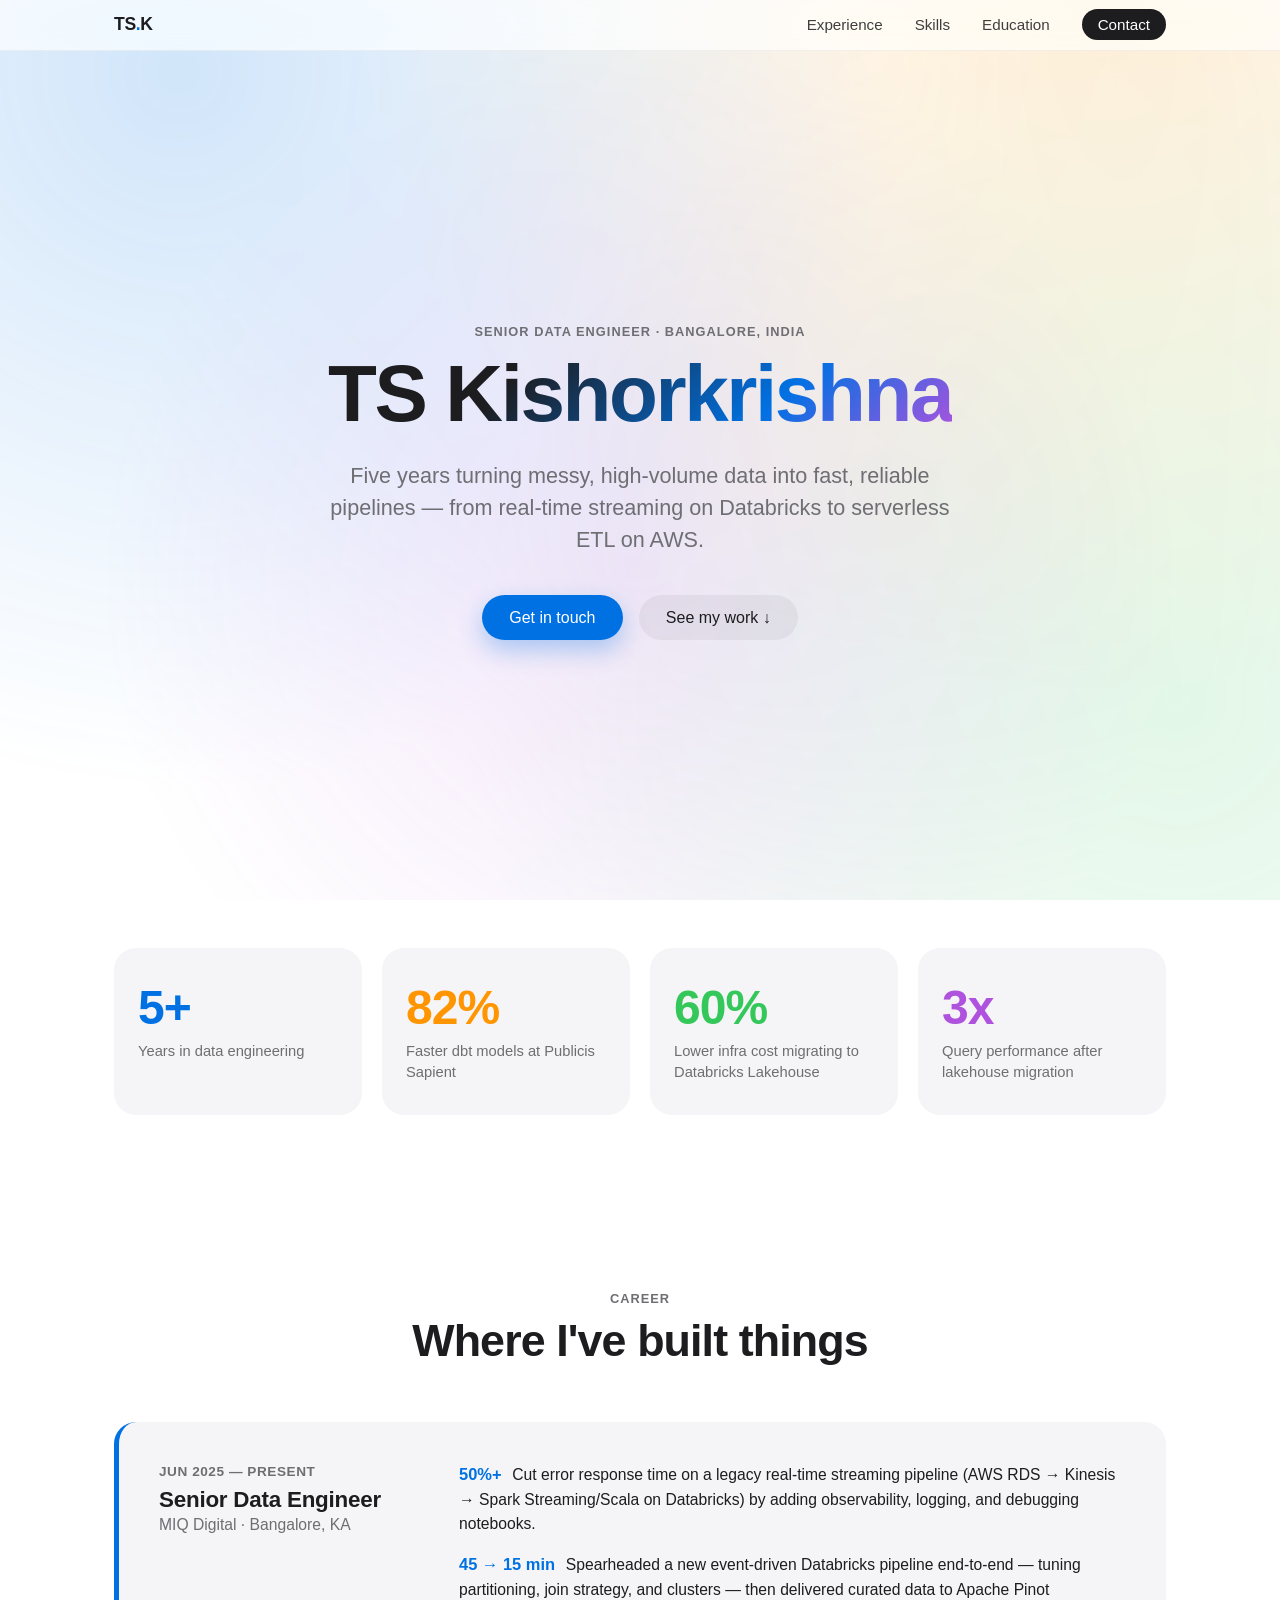
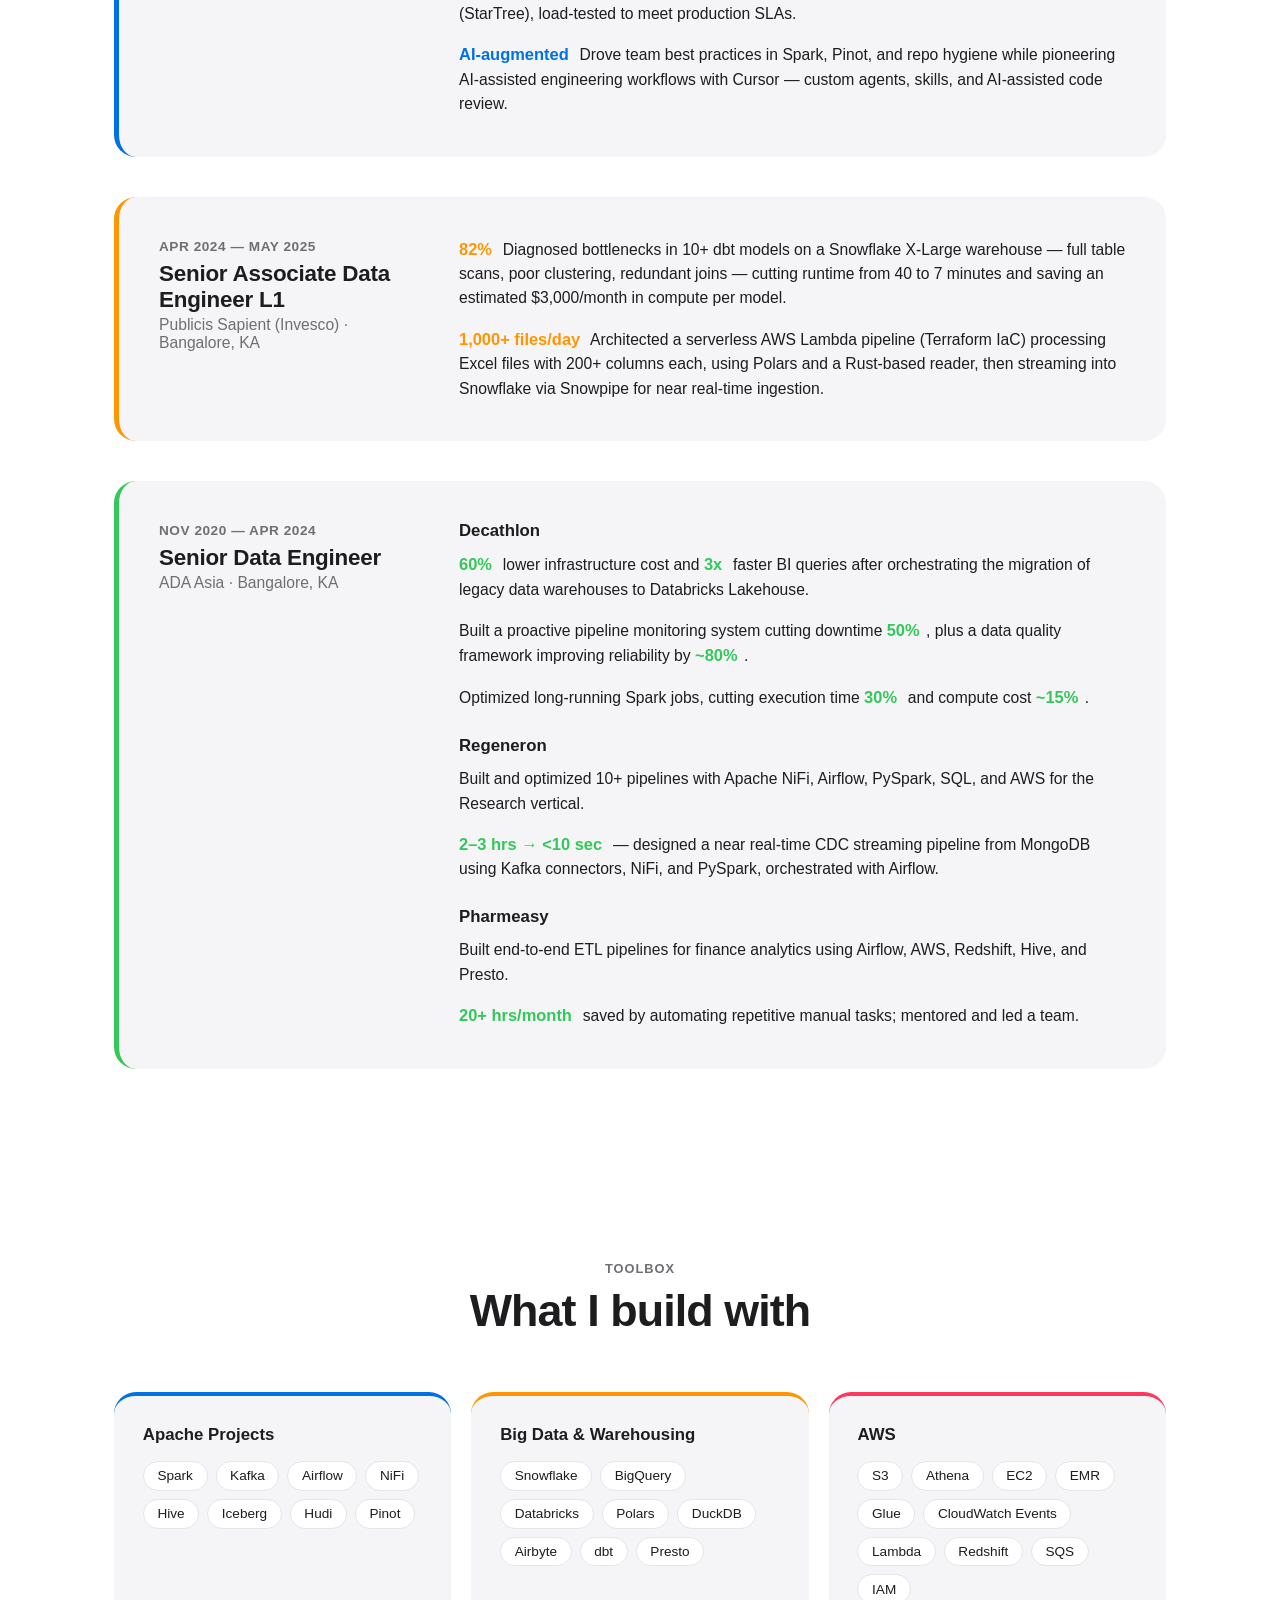
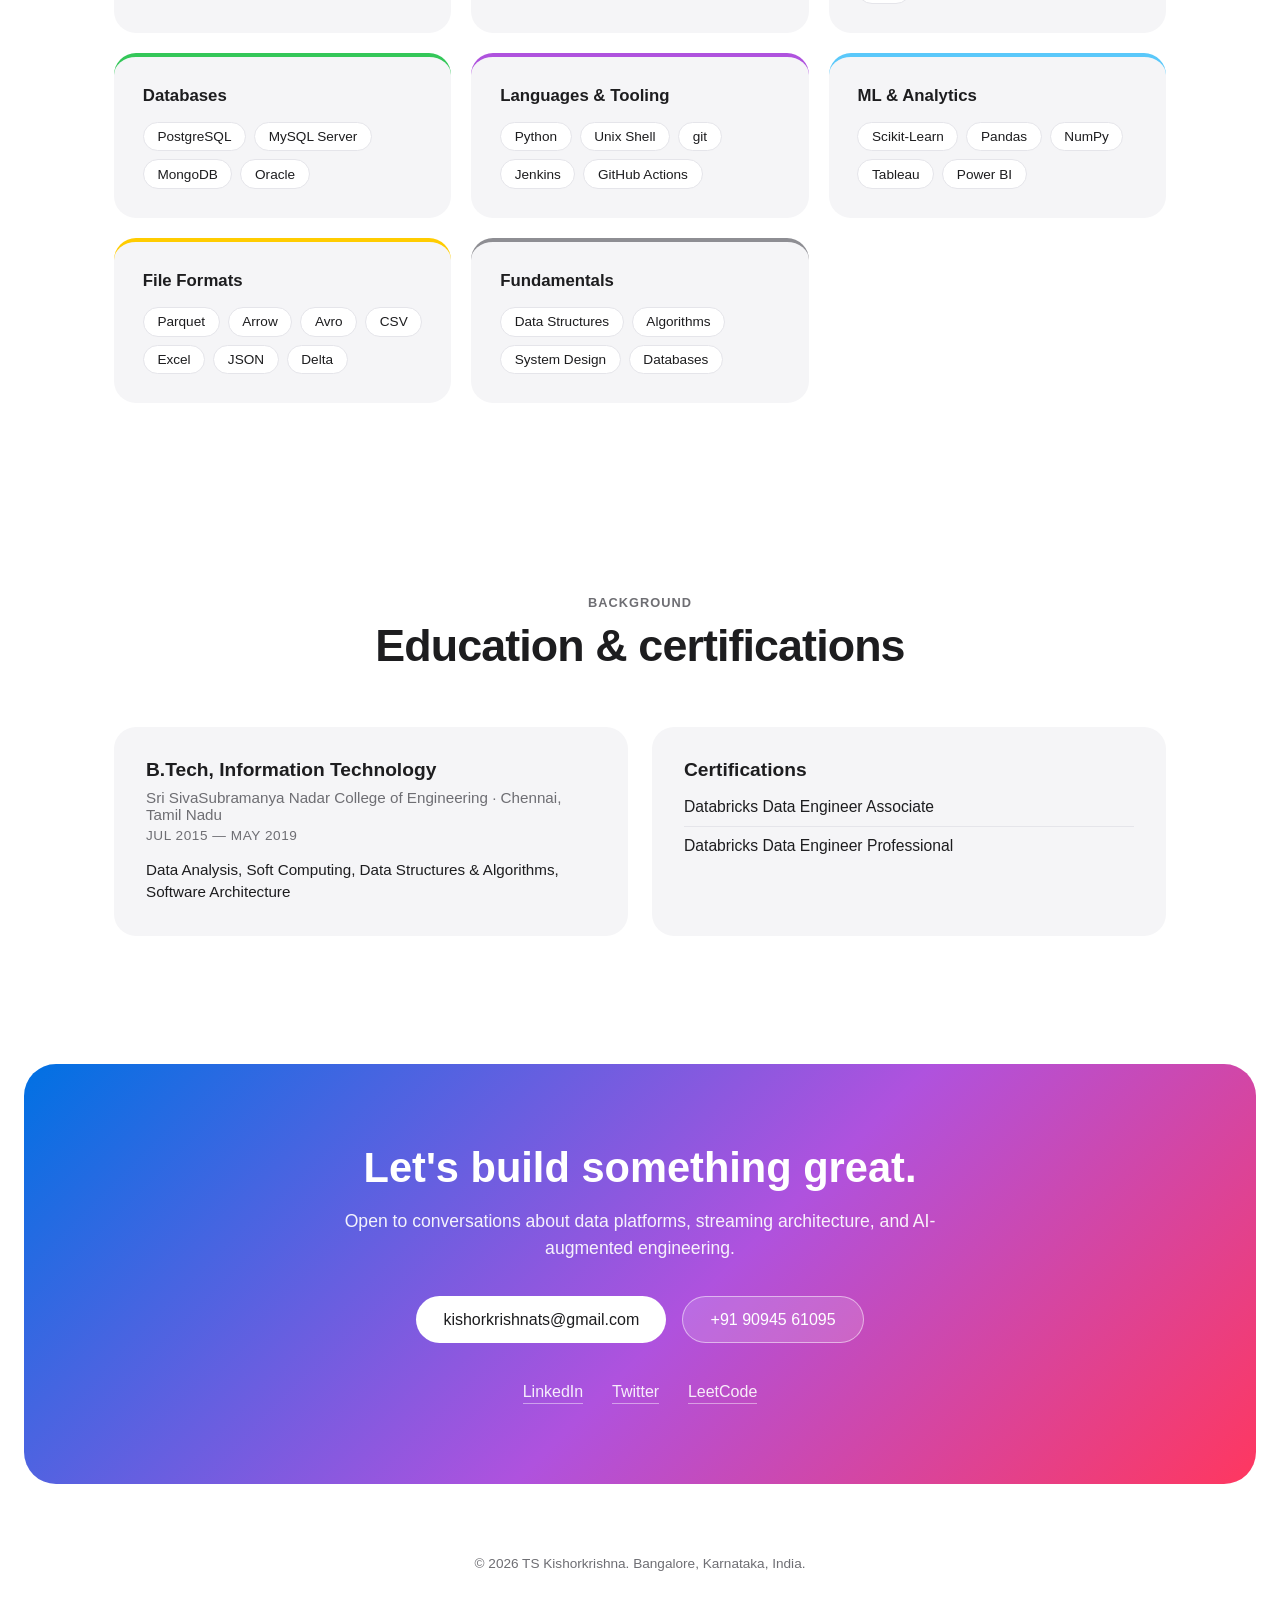
==== index.html @ c01c6fdd "Add Apple-inspired portfolio site built from resume" ====
<!DOCTYPE html>
<html lang="en">
<head>
<meta charset="UTF-8">
<meta name="viewport" content="width=device-width, initial-scale=1.0">
<title>TS Kishorkrishna — Senior Data Engineer</title>
<meta name="description" content="TS Kishorkrishna, Senior Data Engineer specializing in Spark, Databricks, Snowflake, and large-scale data pipelines.">
<link rel="icon" href="data:image/svg+xml,<svg xmlns=%22http://www.w3.org/2000/svg%22 viewBox=%220 0 100 100%22><text y=%22.9em%22 font-size=%2290%22>⚡</text></svg>">
<link rel="stylesheet" href="styles.css">
</head>
<body>

<nav id="navbar">
  <div class="nav-inner">
    <a href="#home" class="nav-logo">TS<span>.</span>K</a>
    <button id="navToggle" class="nav-toggle" aria-label="Toggle menu">
      <span></span><span></span><span></span>
    </button>
    <ul class="nav-links" id="navLinks">
      <li><a href="#experience">Experience</a></li>
      <li><a href="#skills">Skills</a></li>
      <li><a href="#education">Education</a></li>
      <li><a href="#contact" class="nav-cta">Contact</a></li>
    </ul>
  </div>
</nav>

<header id="home" class="hero">
  <div class="hero-blob"></div>
  <div class="hero-content reveal">
    <p class="eyebrow">Senior Data Engineer · Bangalore, India</p>
    <h1>TS Kishorkrishna</h1>
    <p class="hero-sub">Five years turning messy, high-volume data into fast, reliable pipelines —
      from real-time streaming on Databricks to serverless ETL on AWS.</p>
    <div class="hero-actions">
      <a href="mailto:kishorkrishnats@gmail.com" class="btn btn-primary">Get in touch</a>
      <a href="#experience" class="btn btn-ghost">See my work ↓</a>
    </div>
  </div>
</header>

<section class="stats reveal">
  <div class="stats-grid">
    <div class="stat-card stat-blue">
      <span class="stat-number" data-count="5" data-suffix="+">0</span>
      <span class="stat-label">Years in data engineering</span>
    </div>
    <div class="stat-card stat-orange">
      <span class="stat-number" data-count="82" data-suffix="%">0</span>
      <span class="stat-label">Faster dbt models at Publicis Sapient</span>
    </div>
    <div class="stat-card stat-green">
      <span class="stat-number" data-count="60" data-suffix="%">0</span>
      <span class="stat-label">Lower infra cost migrating to Databricks Lakehouse</span>
    </div>
    <div class="stat-card stat-purple">
      <span class="stat-number" data-count="3" data-suffix="x">0</span>
      <span class="stat-label">Query performance after lakehouse migration</span>
    </div>
  </div>
</section>

<section id="experience" class="experience">
  <div class="section-head reveal">
    <p class="eyebrow">Career</p>
    <h2>Where I've built things</h2>
  </div>

  <div class="timeline">

    <article class="job reveal job-blue">
      <div class="job-meta">
        <span class="job-dates">Jun 2025 — Present</span>
        <h3>Senior Data Engineer</h3>
        <p class="job-company">MIQ Digital · Bangalore, KA</p>
      </div>
      <div class="job-body">
        <ul>
          <li>
            <strong class="callout">50%+</strong>
            Cut error response time on a legacy real-time streaming pipeline (AWS RDS → Kinesis →
            Spark Streaming/Scala on Databricks) by adding observability, logging, and debugging notebooks.
          </li>
          <li>
            <strong class="callout">45 → 15 min</strong>
            Spearheaded a new event-driven Databricks pipeline end-to-end — tuning partitioning, join
            strategy, and clusters — then delivered curated data to Apache Pinot (StarTree), load-tested
            to meet production SLAs.
          </li>
          <li>
            <strong class="callout">AI-augmented</strong>
            Drove team best practices in Spark, Pinot, and repo hygiene while pioneering AI-assisted
            engineering workflows with Cursor — custom agents, skills, and AI-assisted code review.
          </li>
        </ul>
      </div>
    </article>

    <article class="job reveal job-orange">
      <div class="job-meta">
        <span class="job-dates">Apr 2024 — May 2025</span>
        <h3>Senior Associate Data Engineer L1</h3>
        <p class="job-company">Publicis Sapient (Invesco) · Bangalore, KA</p>
      </div>
      <div class="job-body">
        <ul>
          <li>
            <strong class="callout">82%</strong>
            Diagnosed bottlenecks in 10+ dbt models on a Snowflake X-Large warehouse — full table scans,
            poor clustering, redundant joins — cutting runtime from 40 to 7 minutes and saving an estimated
            $3,000/month in compute per model.
          </li>
          <li>
            <strong class="callout">1,000+ files/day</strong>
            Architected a serverless AWS Lambda pipeline (Terraform IaC) processing Excel files with
            200+ columns each, using Polars and a Rust-based reader, then streaming into Snowflake via
            Snowpipe for near real-time ingestion.
          </li>
        </ul>
      </div>
    </article>

    <article class="job reveal job-green">
      <div class="job-meta">
        <span class="job-dates">Nov 2020 — Apr 2024</span>
        <h3>Senior Data Engineer</h3>
        <p class="job-company">ADA Asia · Bangalore, KA</p>
      </div>
      <div class="job-body">
        <div class="client">
          <p class="client-name">Decathlon</p>
          <ul>
            <li><strong class="callout">60%</strong> lower infrastructure cost and <strong class="callout">3x</strong> faster BI queries after orchestrating the migration of legacy data warehouses to Databricks Lakehouse.</li>
            <li>Built a proactive pipeline monitoring system cutting downtime <strong class="callout">50%</strong>, plus a data quality framework improving reliability by <strong class="callout">~80%</strong>.</li>
            <li>Optimized long-running Spark jobs, cutting execution time <strong class="callout">30%</strong> and compute cost <strong class="callout">~15%</strong>.</li>
          </ul>
        </div>
        <div class="client">
          <p class="client-name">Regeneron</p>
          <ul>
            <li>Built and optimized 10+ pipelines with Apache NiFi, Airflow, PySpark, SQL, and AWS for the Research vertical.</li>
            <li><strong class="callout">2–3 hrs → &lt;10 sec</strong> — designed a near real-time CDC streaming pipeline from MongoDB using Kafka connectors, NiFi, and PySpark, orchestrated with Airflow.</li>
          </ul>
        </div>
        <div class="client">
          <p class="client-name">Pharmeasy</p>
          <ul>
            <li>Built end-to-end ETL pipelines for finance analytics using Airflow, AWS, Redshift, Hive, and Presto.</li>
            <li><strong class="callout">20+ hrs/month</strong> saved by automating repetitive manual tasks; mentored and led a team.</li>
          </ul>
        </div>
      </div>
    </article>

  </div>
</section>

<section id="skills" class="skills">
  <div class="section-head reveal">
    <p class="eyebrow">Toolbox</p>
    <h2>What I build with</h2>
  </div>
  <div class="skills-grid">

    <div class="skill-card reveal" style="--accent:#0071e3">
      <h3>Apache Projects</h3>
      <div class="pills">
        <span>Spark</span><span>Kafka</span><span>Airflow</span><span>NiFi</span>
        <span>Hive</span><span>Iceberg</span><span>Hudi</span><span>Pinot</span>
      </div>
    </div>

    <div class="skill-card reveal" style="--accent:#ff9500">
      <h3>Big Data & Warehousing</h3>
      <div class="pills">
        <span>Snowflake</span><span>BigQuery</span><span>Databricks</span><span>Polars</span>
        <span>DuckDB</span><span>Airbyte</span><span>dbt</span><span>Presto</span>
      </div>
    </div>

    <div class="skill-card reveal" style="--accent:#ff375f">
      <h3>AWS</h3>
      <div class="pills">
        <span>S3</span><span>Athena</span><span>EC2</span><span>EMR</span>
        <span>Glue</span><span>CloudWatch Events</span><span>Lambda</span><span>Redshift</span>
        <span>SQS</span><span>IAM</span>
      </div>
    </div>

    <div class="skill-card reveal" style="--accent:#34c759">
      <h3>Databases</h3>
      <div class="pills">
        <span>PostgreSQL</span><span>MySQL Server</span><span>MongoDB</span><span>Oracle</span>
      </div>
    </div>

    <div class="skill-card reveal" style="--accent:#af52de">
      <h3>Languages & Tooling</h3>
      <div class="pills">
        <span>Python</span><span>Unix Shell</span><span>git</span>
        <span>Jenkins</span><span>GitHub Actions</span>
      </div>
    </div>

    <div class="skill-card reveal" style="--accent:#5ac8fa">
      <h3>ML & Analytics</h3>
      <div class="pills">
        <span>Scikit-Learn</span><span>Pandas</span><span>NumPy</span>
        <span>Tableau</span><span>Power BI</span>
      </div>
    </div>

    <div class="skill-card reveal" style="--accent:#ffcc00">
      <h3>File Formats</h3>
      <div class="pills">
        <span>Parquet</span><span>Arrow</span><span>Avro</span><span>CSV</span>
        <span>Excel</span><span>JSON</span><span>Delta</span>
      </div>
    </div>

    <div class="skill-card reveal" style="--accent:#8e8e93">
      <h3>Fundamentals</h3>
      <div class="pills">
        <span>Data Structures</span><span>Algorithms</span><span>System Design</span><span>Databases</span>
      </div>
    </div>

  </div>
</section>

<section id="education" class="education">
  <div class="section-head reveal">
    <p class="eyebrow">Background</p>
    <h2>Education & certifications</h2>
  </div>
  <div class="edu-grid">
    <div class="edu-card reveal">
      <h3>B.Tech, Information Technology</h3>
      <p class="edu-sub">Sri SivaSubramanya Nadar College of Engineering · Chennai, Tamil Nadu</p>
      <p class="edu-dates">Jul 2015 — May 2019</p>
      <p class="edu-detail">Data Analysis, Soft Computing, Data Structures & Algorithms, Software Architecture</p>
    </div>
    <div class="edu-card reveal">
      <h3>Certifications</h3>
      <ul class="cert-list">
        <li>Databricks Data Engineer Associate</li>
        <li>Databricks Data Engineer Professional</li>
      </ul>
    </div>
  </div>
</section>

<section id="contact" class="contact">
  <div class="contact-inner reveal">
    <h2>Let's build something great.</h2>
    <p>Open to conversations about data platforms, streaming architecture, and AI-augmented engineering.</p>
    <div class="contact-actions">
      <a href="mailto:kishorkrishnats@gmail.com" class="btn btn-light">kishorkrishnats@gmail.com</a>
      <a href="tel:+919094561095" class="btn btn-outline-light">+91 90945 61095</a>
    </div>
    <div class="social-row">
      <a href="https://www.linkedin.com/in/ts-kishorkrishna/" target="_blank" rel="noopener">LinkedIn</a>
      <a href="#" target="_blank" rel="noopener" data-placeholder="twitter">Twitter</a>
      <a href="#" target="_blank" rel="noopener" data-placeholder="leetcode">LeetCode</a>
    </div>
  </div>
</section>

<footer class="site-footer">
  <p>© <span id="year"></span> TS Kishorkrishna. Bangalore, Karnataka, India.</p>
</footer>

<script src="script.js"></script>
</body>
</html>
---- styles.css ----
:root {
  --bg: #ffffff;
  --ink: #1d1d1f;
  --ink-soft: #6e6e73;
  --line: #e5e5ea;
  --surface: #f5f5f7;
  --blue: #0071e3;
  --orange: #ff9500;
  --green: #34c759;
  --purple: #af52de;
  --pink: #ff375f;
  --radius: 22px;
  font-size: 16px;
}

* { box-sizing: border-box; }

html { scroll-behavior: smooth; }

body {
  margin: 0;
  background: var(--bg);
  color: var(--ink);
  font-family: -apple-system, BlinkMacSystemFont, "SF Pro Display", "SF Pro Text",
    "Segoe UI", Roboto, Helvetica, Arial, sans-serif;
  -webkit-font-smoothing: antialiased;
  overflow-x: hidden;
}

a { color: inherit; text-decoration: none; }
ul { margin: 0; padding: 0; list-style: none; }
h1, h2, h3, p { margin: 0; }

.eyebrow {
  font-size: 0.8rem;
  font-weight: 600;
  letter-spacing: 0.08em;
  text-transform: uppercase;
  color: var(--ink-soft);
  margin-bottom: 0.6rem;
}

/* ---------- Nav ---------- */
#navbar {
  position: fixed;
  top: 0; left: 0; right: 0;
  z-index: 100;
  background: rgba(255, 255, 255, 0.7);
  backdrop-filter: saturate(180%) blur(20px);
  -webkit-backdrop-filter: saturate(180%) blur(20px);
  border-bottom: 1px solid rgba(0,0,0,0.05);
}

.nav-inner {
  max-width: 1100px;
  margin: 0 auto;
  padding: 0.9rem 1.5rem;
  display: flex;
  align-items: center;
  justify-content: space-between;
}

.nav-logo {
  font-weight: 700;
  font-size: 1.1rem;
  letter-spacing: -0.02em;
}
.nav-logo span { color: var(--blue); }

.nav-links {
  display: flex;
  align-items: center;
  gap: 2rem;
}
.nav-links a {
  font-size: 0.95rem;
  color: var(--ink);
  opacity: 0.85;
  transition: opacity 0.2s;
}
.nav-links a:hover { opacity: 1; }

.nav-cta {
  background: var(--ink);
  color: #fff !important;
  padding: 0.45rem 1rem;
  border-radius: 100px;
  opacity: 1 !important;
}

.nav-toggle {
  display: none;
  flex-direction: column;
  gap: 5px;
  background: none;
  border: none;
  cursor: pointer;
  padding: 8px;
}
.nav-toggle span {
  width: 22px; height: 2px;
  background: var(--ink);
  border-radius: 2px;
}

/* ---------- Hero ---------- */
.hero {
  position: relative;
  min-height: 100vh;
  display: flex;
  align-items: center;
  justify-content: center;
  text-align: center;
  padding: 8rem 1.5rem 4rem;
  overflow: hidden;
}

.hero-blob {
  position: absolute;
  inset: -20% -10% auto -10%;
  height: 140%;
  background:
    radial-gradient(circle at 20% 20%, rgba(0,113,227,0.18), transparent 45%),
    radial-gradient(circle at 80% 10%, rgba(255,149,0,0.16), transparent 45%),
    radial-gradient(circle at 50% 60%, rgba(175,82,222,0.14), transparent 50%),
    radial-gradient(circle at 85% 70%, rgba(52,199,89,0.14), transparent 45%);
  filter: blur(10px);
  z-index: 0;
  animation: drift 18s ease-in-out infinite alternate;
}

@keyframes drift {
  0% { transform: translateY(0) scale(1); }
  100% { transform: translateY(20px) scale(1.05); }
}

.hero-content {
  position: relative;
  z-index: 1;
  max-width: 780px;
}

.hero h1 {
  font-size: clamp(2.8rem, 7vw, 5rem);
  font-weight: 700;
  letter-spacing: -0.03em;
  margin: 0.2rem 0 1.2rem;
  background: linear-gradient(135deg, #1d1d1f 30%, #0071e3 70%, #af52de 100%);
  -webkit-background-clip: text;
  background-clip: text;
  color: transparent;
}

.hero-sub {
  font-size: clamp(1.05rem, 2vw, 1.35rem);
  color: var(--ink-soft);
  line-height: 1.5;
  max-width: 620px;
  margin: 0 auto;
}

.hero-actions {
  margin-top: 2.4rem;
  display: flex;
  gap: 1rem;
  justify-content: center;
  flex-wrap: wrap;
}

.btn {
  display: inline-flex;
  align-items: center;
  padding: 0.85rem 1.7rem;
  border-radius: 100px;
  font-size: 1rem;
  font-weight: 500;
  transition: transform 0.25s ease, box-shadow 0.25s ease, opacity 0.25s ease;
}
.btn:hover { transform: translateY(-2px); }

.btn-primary {
  background: var(--blue);
  color: #fff;
  box-shadow: 0 10px 25px rgba(0,113,227,0.3);
}
.btn-ghost {
  background: rgba(0,0,0,0.05);
  color: var(--ink);
}

/* ---------- Stats ---------- */
.stats {
  padding: 3rem 1.5rem 5rem;
  max-width: 1100px;
  margin: 0 auto;
}
.stats-grid {
  display: grid;
  grid-template-columns: repeat(4, 1fr);
  gap: 1.25rem;
}
.stat-card {
  padding: 2rem 1.5rem;
  border-radius: var(--radius);
  background: var(--surface);
  display: flex;
  flex-direction: column;
  gap: 0.4rem;
}
.stat-number {
  font-size: clamp(2.2rem, 4vw, 3rem);
  font-weight: 700;
  letter-spacing: -0.02em;
}
.stat-label {
  font-size: 0.92rem;
  color: var(--ink-soft);
  line-height: 1.4;
}
.stat-blue .stat-number { color: var(--blue); }
.stat-orange .stat-number { color: var(--orange); }
.stat-green .stat-number { color: var(--green); }
.stat-purple .stat-number { color: var(--purple); }

/* ---------- Section shells ---------- */
section {
  padding: 6rem 1.5rem;
  max-width: 1100px;
  margin: 0 auto;
}
.section-head {
  text-align: center;
  margin-bottom: 3.5rem;
}
.section-head h2 {
  font-size: clamp(2rem, 4vw, 2.8rem);
  font-weight: 700;
  letter-spacing: -0.02em;
}

/* ---------- Experience timeline ---------- */
.timeline {
  display: flex;
  flex-direction: column;
  gap: 2.5rem;
}

.job {
  display: grid;
  grid-template-columns: 260px 1fr;
  gap: 2.5rem;
  padding: 2.5rem;
  border-radius: var(--radius);
  background: var(--surface);
  border-left: 5px solid transparent;
}
.job-blue { border-left-color: var(--blue); }
.job-orange { border-left-color: var(--orange); }
.job-green { border-left-color: var(--green); }

.job-dates {
  font-size: 0.85rem;
  font-weight: 600;
  color: var(--ink-soft);
  text-transform: uppercase;
  letter-spacing: 0.04em;
}
.job-meta h3 {
  font-size: 1.4rem;
  font-weight: 700;
  margin: 0.4rem 0 0.2rem;
  letter-spacing: -0.01em;
}
.job-company {
  color: var(--ink-soft);
  font-size: 0.98rem;
}

.job-body ul {
  display: flex;
  flex-direction: column;
  gap: 1rem;
}
.job-body li {
  line-height: 1.55;
  color: var(--ink);
  font-size: 0.98rem;
}
.callout {
  display: inline-block;
  font-weight: 700;
  font-size: 1.05em;
  margin-right: 0.4rem;
}
.job-blue .callout { color: var(--blue); }
.job-orange .callout { color: var(--orange); }
.job-green .callout { color: var(--green); }

.client { margin-bottom: 1.6rem; }
.client:last-child { margin-bottom: 0; }
.client-name {
  font-weight: 700;
  font-size: 1.05rem;
  margin-bottom: 0.7rem;
  color: var(--ink);
}

/* ---------- Skills ---------- */
.skills-grid {
  display: grid;
  grid-template-columns: repeat(auto-fit, minmax(260px, 1fr));
  gap: 1.25rem;
}
.skill-card {
  padding: 1.8rem;
  border-radius: var(--radius);
  background: var(--surface);
  border-top: 4px solid var(--accent);
}
.skill-card h3 {
  font-size: 1.05rem;
  font-weight: 700;
  margin-bottom: 1rem;
}
.pills {
  display: flex;
  flex-wrap: wrap;
  gap: 0.5rem;
}
.pills span {
  font-size: 0.85rem;
  padding: 0.4rem 0.85rem;
  border-radius: 100px;
  background: #fff;
  color: var(--ink);
  border: 1px solid var(--line);
}

/* ---------- Education ---------- */
.edu-grid {
  display: grid;
  grid-template-columns: repeat(2, 1fr);
  gap: 1.5rem;
}
.edu-card {
  padding: 2rem;
  border-radius: var(--radius);
  background: var(--surface);
}
.edu-card h3 {
  font-size: 1.2rem;
  font-weight: 700;
  margin-bottom: 0.5rem;
}
.edu-sub { color: var(--ink-soft); font-size: 0.95rem; }
.edu-dates {
  font-size: 0.85rem;
  color: var(--ink-soft);
  margin-top: 0.3rem;
  text-transform: uppercase;
  letter-spacing: 0.04em;
}
.edu-detail {
  margin-top: 1rem;
  font-size: 0.95rem;
  line-height: 1.5;
  color: var(--ink);
}
.cert-list li {
  padding: 0.6rem 0;
  border-bottom: 1px solid var(--line);
  font-size: 0.98rem;
}
.cert-list li:last-child { border-bottom: none; }

/* ---------- Contact ---------- */
.contact {
  max-width: none;
  margin: 2rem 1.5rem;
  border-radius: 32px;
  background: linear-gradient(135deg, #0071e3 0%, #af52de 55%, #ff375f 100%);
  color: #fff;
  text-align: center;
  padding: 5rem 2rem;
}
.contact-inner { max-width: 640px; margin: 0 auto; }
.contact h2 {
  font-size: clamp(2rem, 4vw, 2.6rem);
  font-weight: 700;
  margin-bottom: 1rem;
}
.contact p {
  font-size: 1.1rem;
  opacity: 0.92;
  line-height: 1.5;
}
.contact-actions {
  margin-top: 2.2rem;
  display: flex;
  gap: 1rem;
  justify-content: center;
  flex-wrap: wrap;
}
.btn-light {
  background: #fff;
  color: var(--ink);
}
.btn-outline-light {
  background: rgba(255,255,255,0.15);
  color: #fff;
  border: 1px solid rgba(255,255,255,0.5);
}
.social-row {
  margin-top: 2.5rem;
  display: flex;
  gap: 1.8rem;
  justify-content: center;
  font-weight: 500;
}
.social-row a {
  opacity: 0.9;
  border-bottom: 1px solid rgba(255,255,255,0.5);
  padding-bottom: 2px;
}
.social-row a:hover { opacity: 1; }

/* ---------- Footer ---------- */
.site-footer {
  text-align: center;
  padding: 2.5rem 1.5rem 3rem;
  color: var(--ink-soft);
  font-size: 0.85rem;
}

/* ---------- Reveal animation ---------- */
.reveal {
  opacity: 0;
  transform: translateY(28px);
  transition: opacity 0.7s cubic-bezier(0.16, 1, 0.3, 1), transform 0.7s cubic-bezier(0.16, 1, 0.3, 1);
}
.reveal.in-view {
  opacity: 1;
  transform: translateY(0);
}

/* ---------- Responsive ---------- */
@media (max-width: 860px) {
  .stats-grid { grid-template-columns: repeat(2, 1fr); }
  .job { grid-template-columns: 1fr; gap: 1.2rem; }
  .edu-grid { grid-template-columns: 1fr; }
}

@media (max-width: 680px) {
  .nav-links {
    position: fixed;
    top: 58px; left: 0; right: 0;
    background: rgba(255,255,255,0.96);
    backdrop-filter: blur(20px);
    flex-direction: column;
    padding: 1.5rem;
    gap: 1.2rem;
    transform: translateY(-150%);
    transition: transform 0.3s ease;
    border-bottom: 1px solid var(--line);
  }
  .nav-links.open { transform: translateY(0); }
  .nav-toggle { display: flex; }
  .stats-grid { grid-template-columns: 1fr 1fr; }
  section { padding: 4rem 1.25rem; }
  .contact { margin: 1.5rem 1rem; padding: 3.5rem 1.5rem; }
}

/* ---------- Dark mode ---------- */
@media (prefers-color-scheme: dark) {
  :root {
    --bg: #000000;
    --ink: #f5f5f7;
    --ink-soft: #a1a1a6;
    --line: #2c2c2e;
    --surface: #1c1c1e;
  }
  #navbar { background: rgba(0,0,0,0.6); border-bottom-color: rgba(255,255,255,0.08); }
  .nav-links { background: rgba(0,0,0,0.96); }
  .nav-cta { background: #fff; color: #000 !important; }
  .btn-ghost { background: rgba(255,255,255,0.08); }
  .pills span { background: #2c2c2e; border-color: #3a3a3c; color: var(--ink); }
  .hero h1 { background: linear-gradient(135deg, #f5f5f7 30%, #4da3ff 70%, #cb7ce8 100%); -webkit-background-clip: text; background-clip: text; }
}
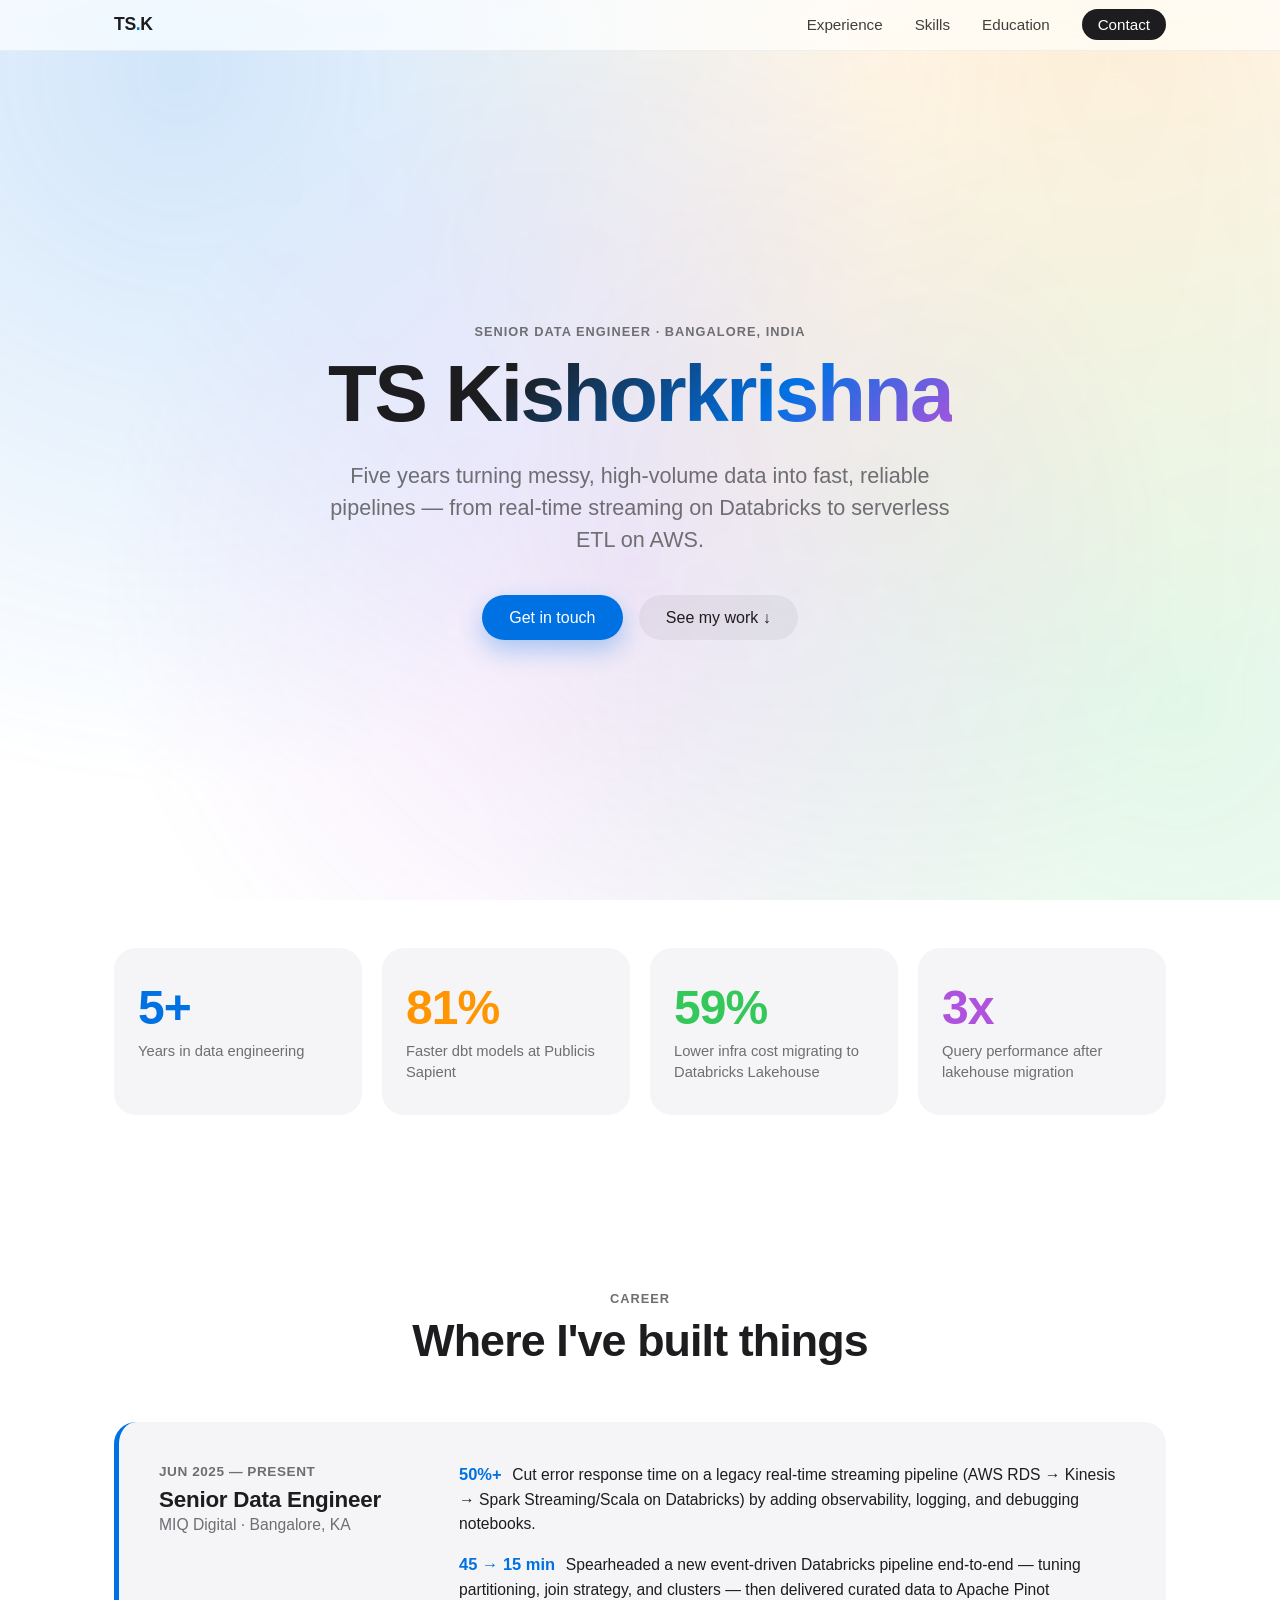
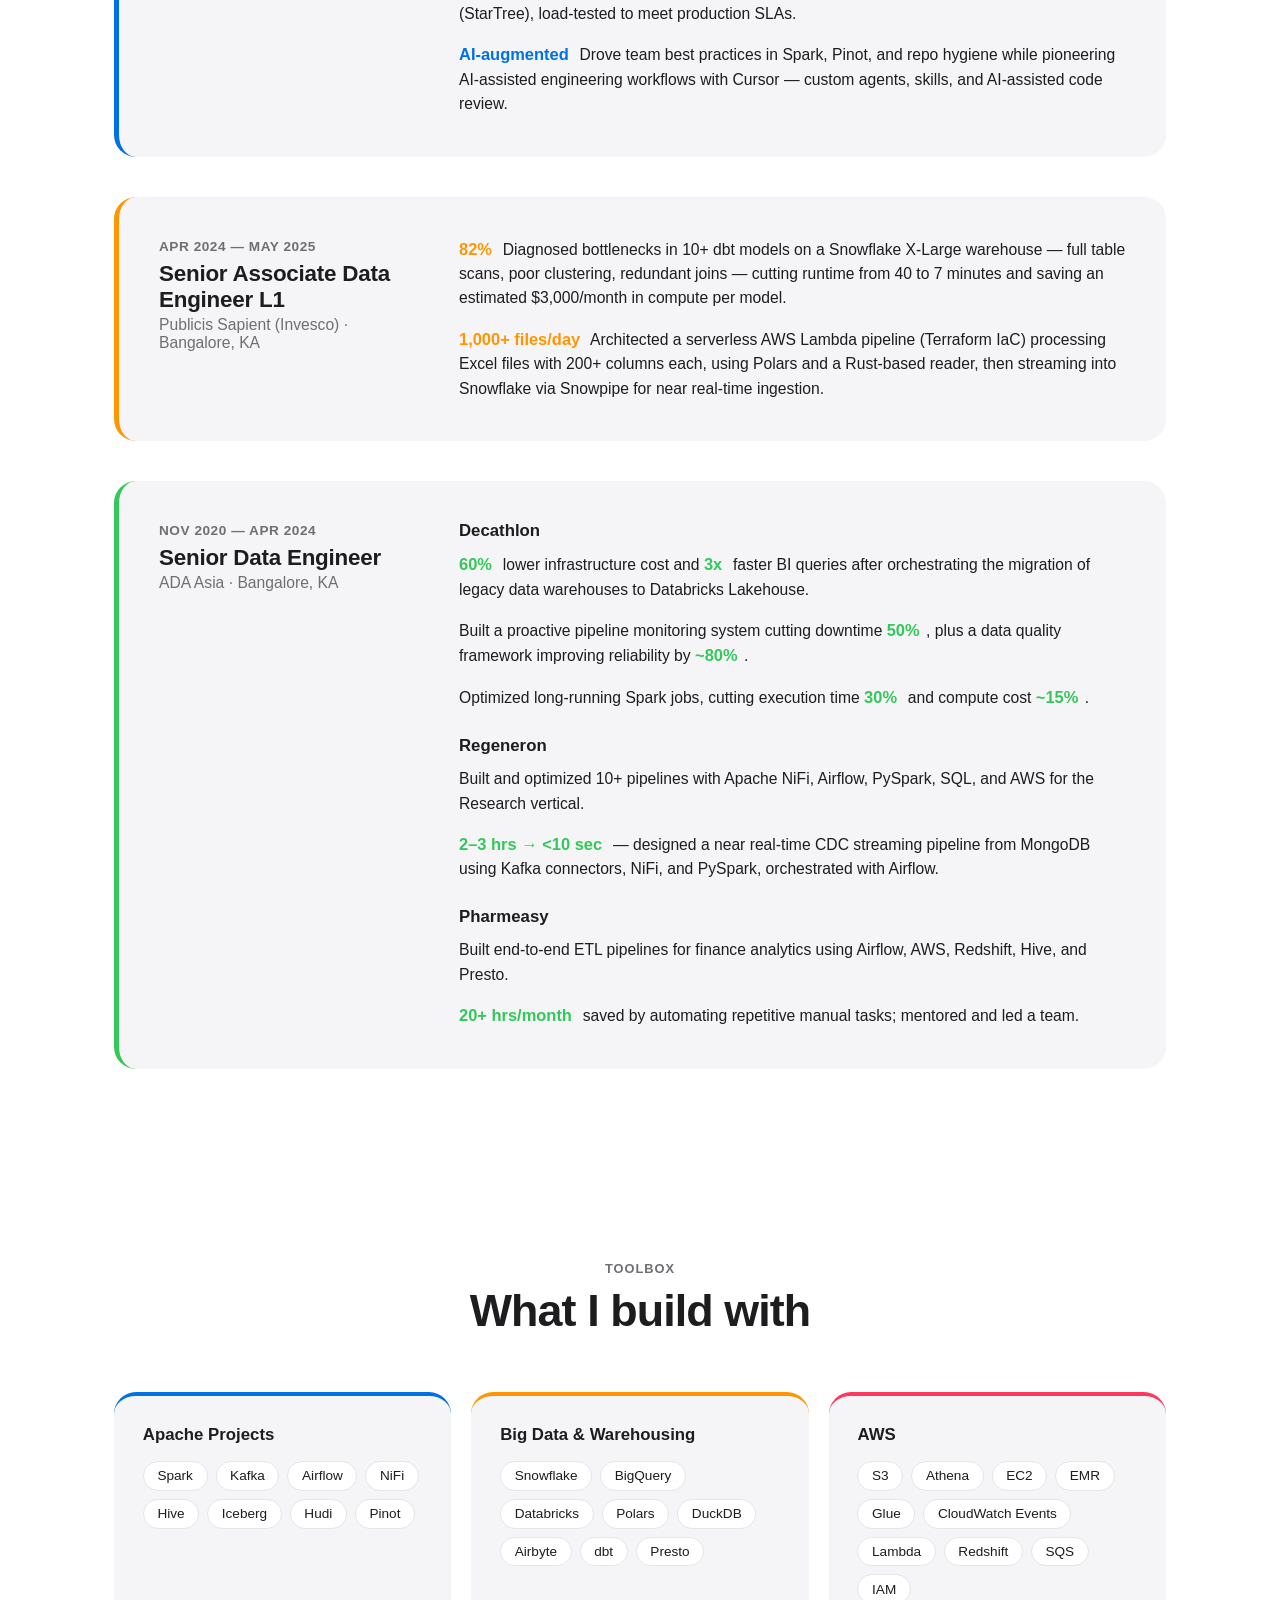
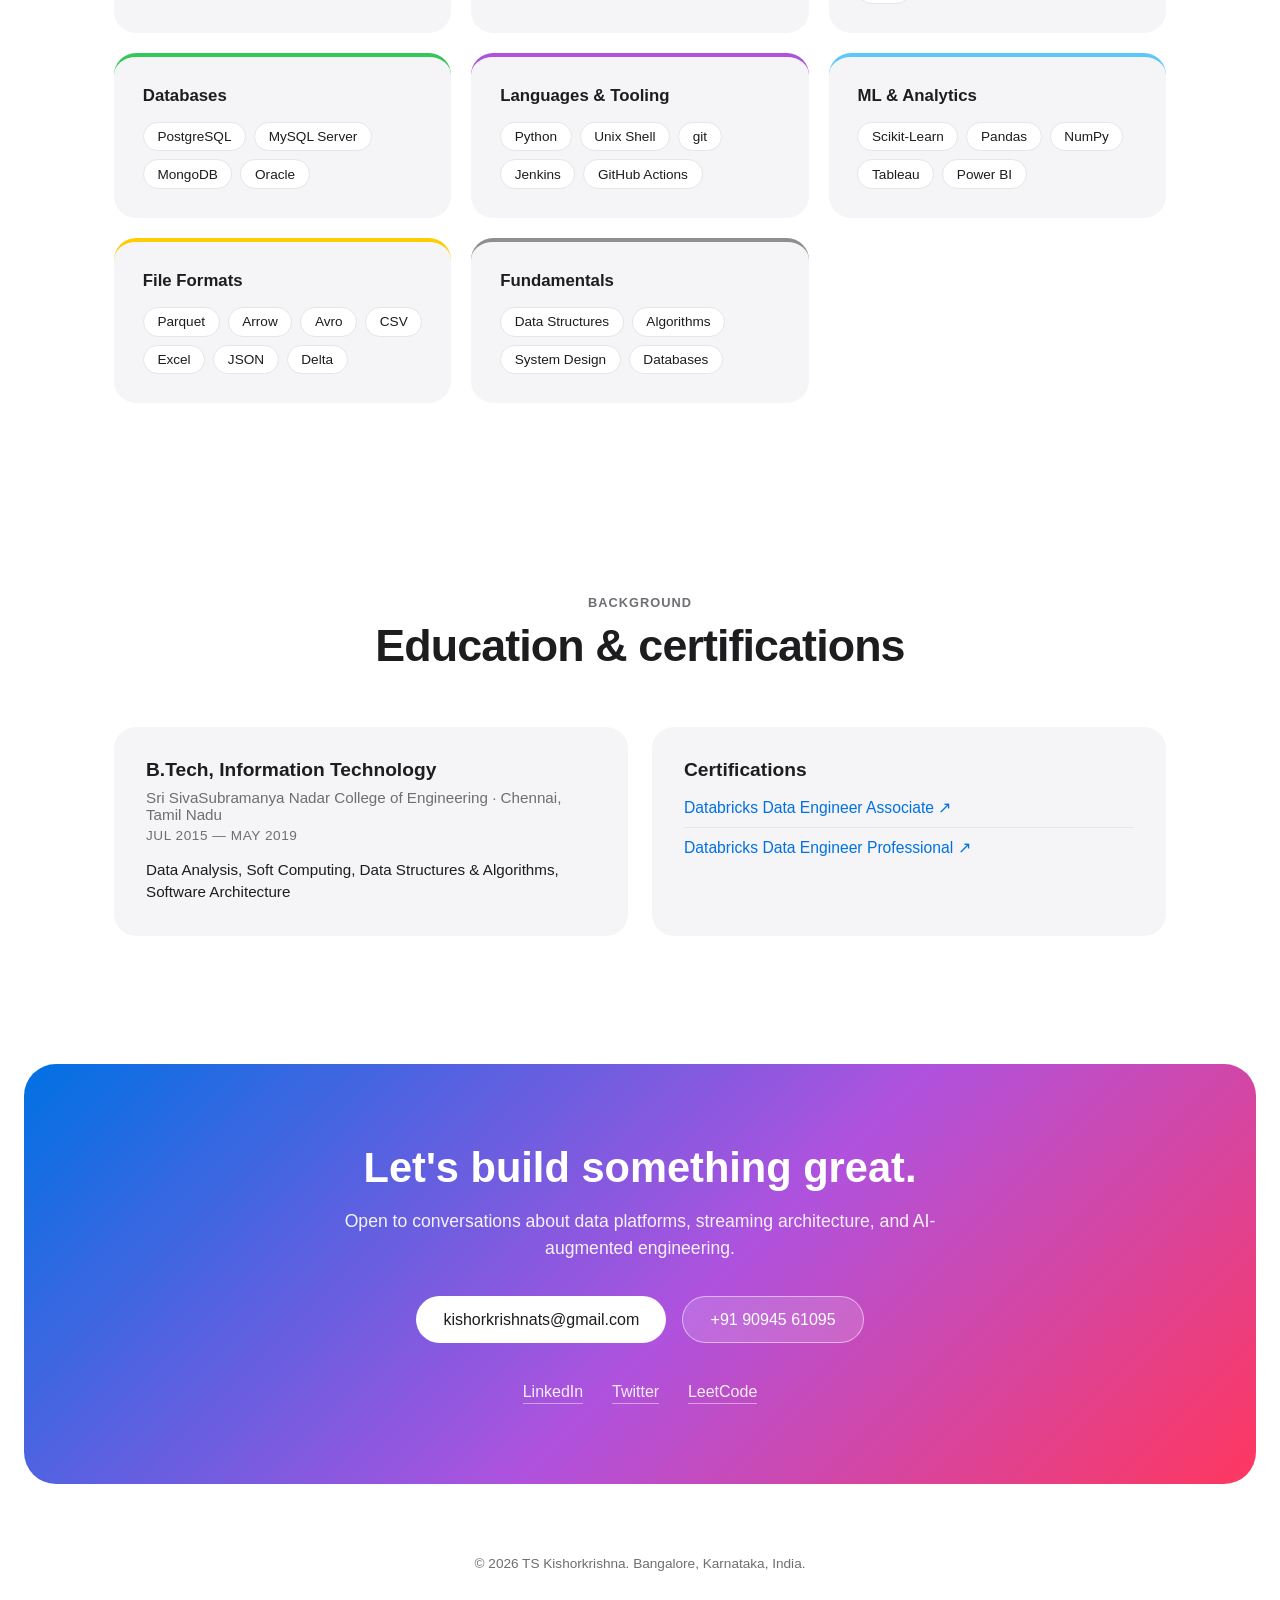
==== commit 270810cf: "Link Databricks certifications to verification credentials" ====
--- a/index.html
+++ b/index.html
@@ -243,8 +243,8 @@
     <div class="edu-card reveal">
       <h3>Certifications</h3>
       <ul class="cert-list">
-        <li>Databricks Data Engineer Associate</li>
-        <li>Databricks Data Engineer Professional</li>
+        <li><a href="https://credentials.databricks.com/eab4e8f3-6b65-49be-a43e-af52ffc12a25#acc.SrtfqVRw" target="_blank" rel="noopener">Databricks Data Engineer Associate ↗</a></li>
+        <li><a href="https://credentials.databricks.com/578bdc34-859d-483c-80a3-eb2ac8b53243" target="_blank" rel="noopener">Databricks Data Engineer Professional ↗</a></li>
       </ul>
     </div>
   </div>
--- a/styles.css
+++ b/styles.css
@@ -372,6 +372,12 @@
   font-size: 0.98rem;
 }
 .cert-list li:last-child { border-bottom: none; }
+.cert-list a {
+  color: var(--blue);
+  font-weight: 500;
+  transition: opacity 0.2s;
+}
+.cert-list a:hover { opacity: 0.7; text-decoration: underline; }
 
 /* ---------- Contact ---------- */
 .contact {
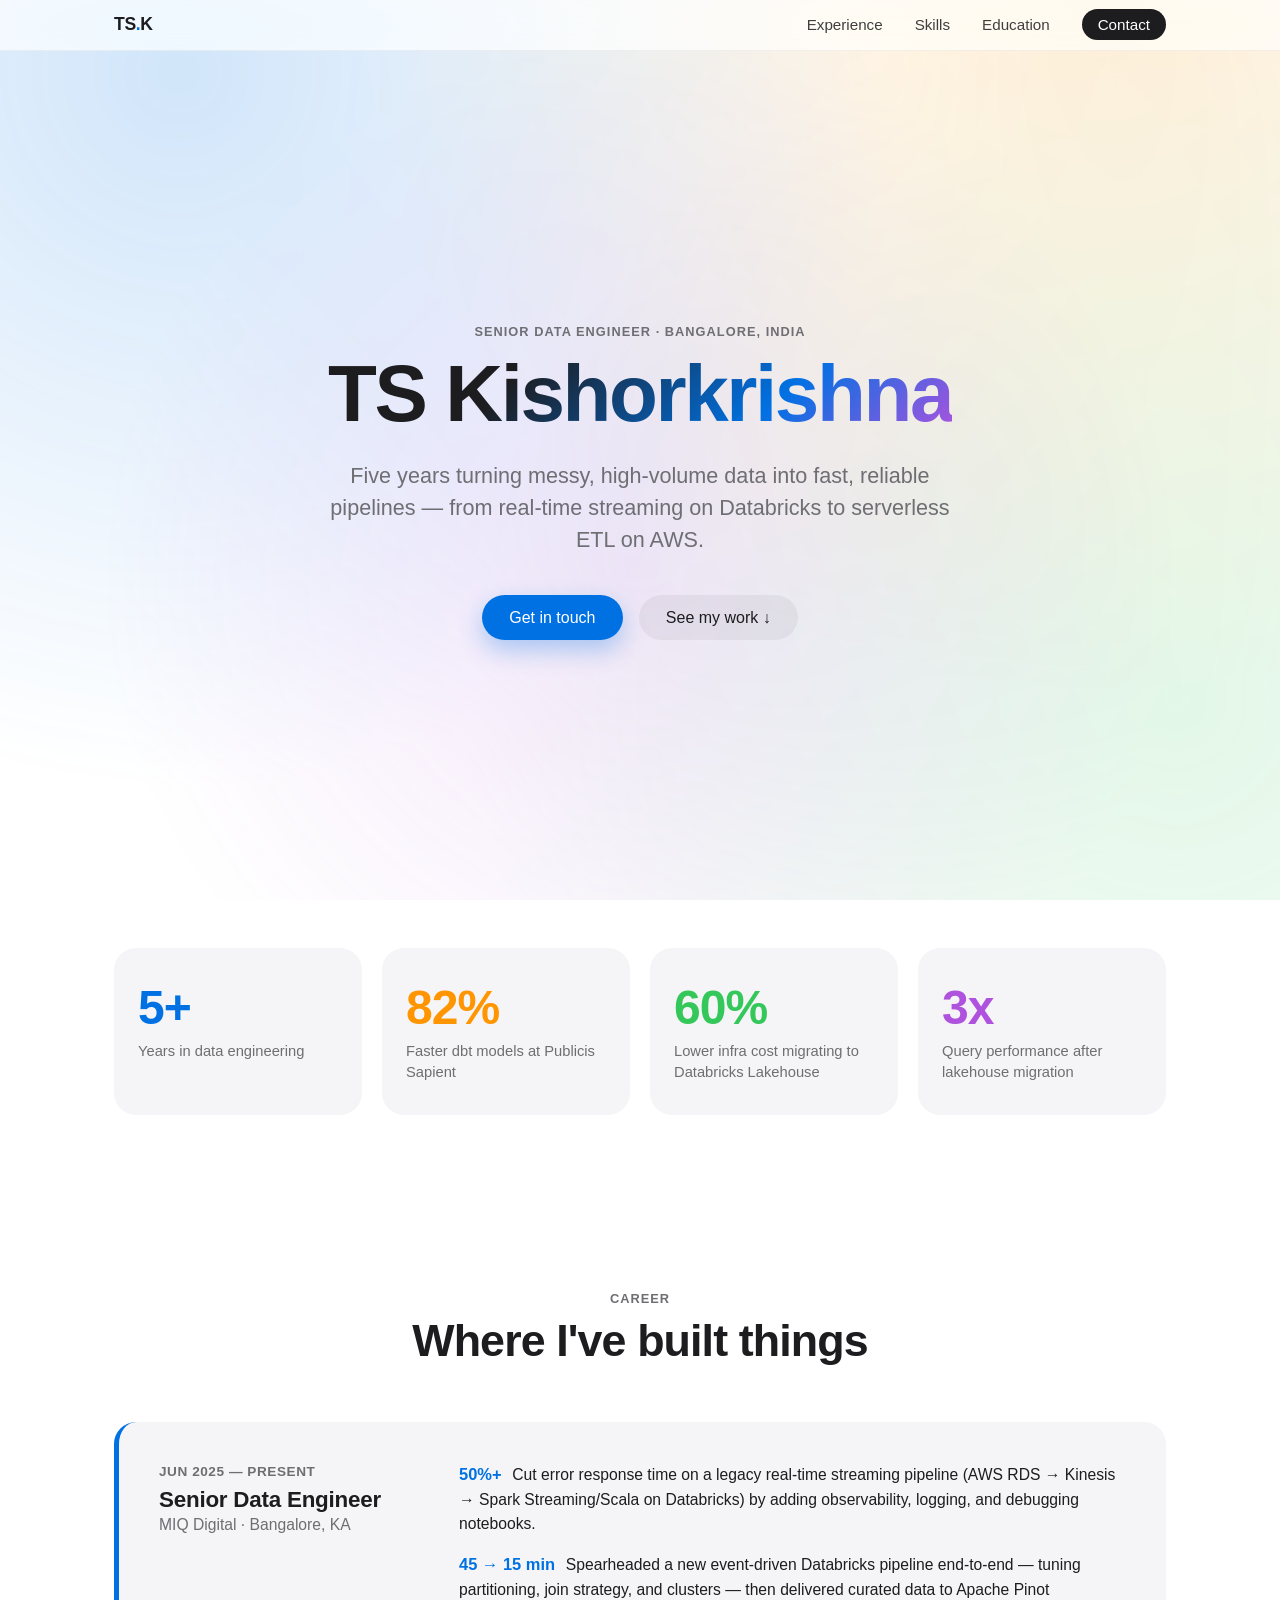
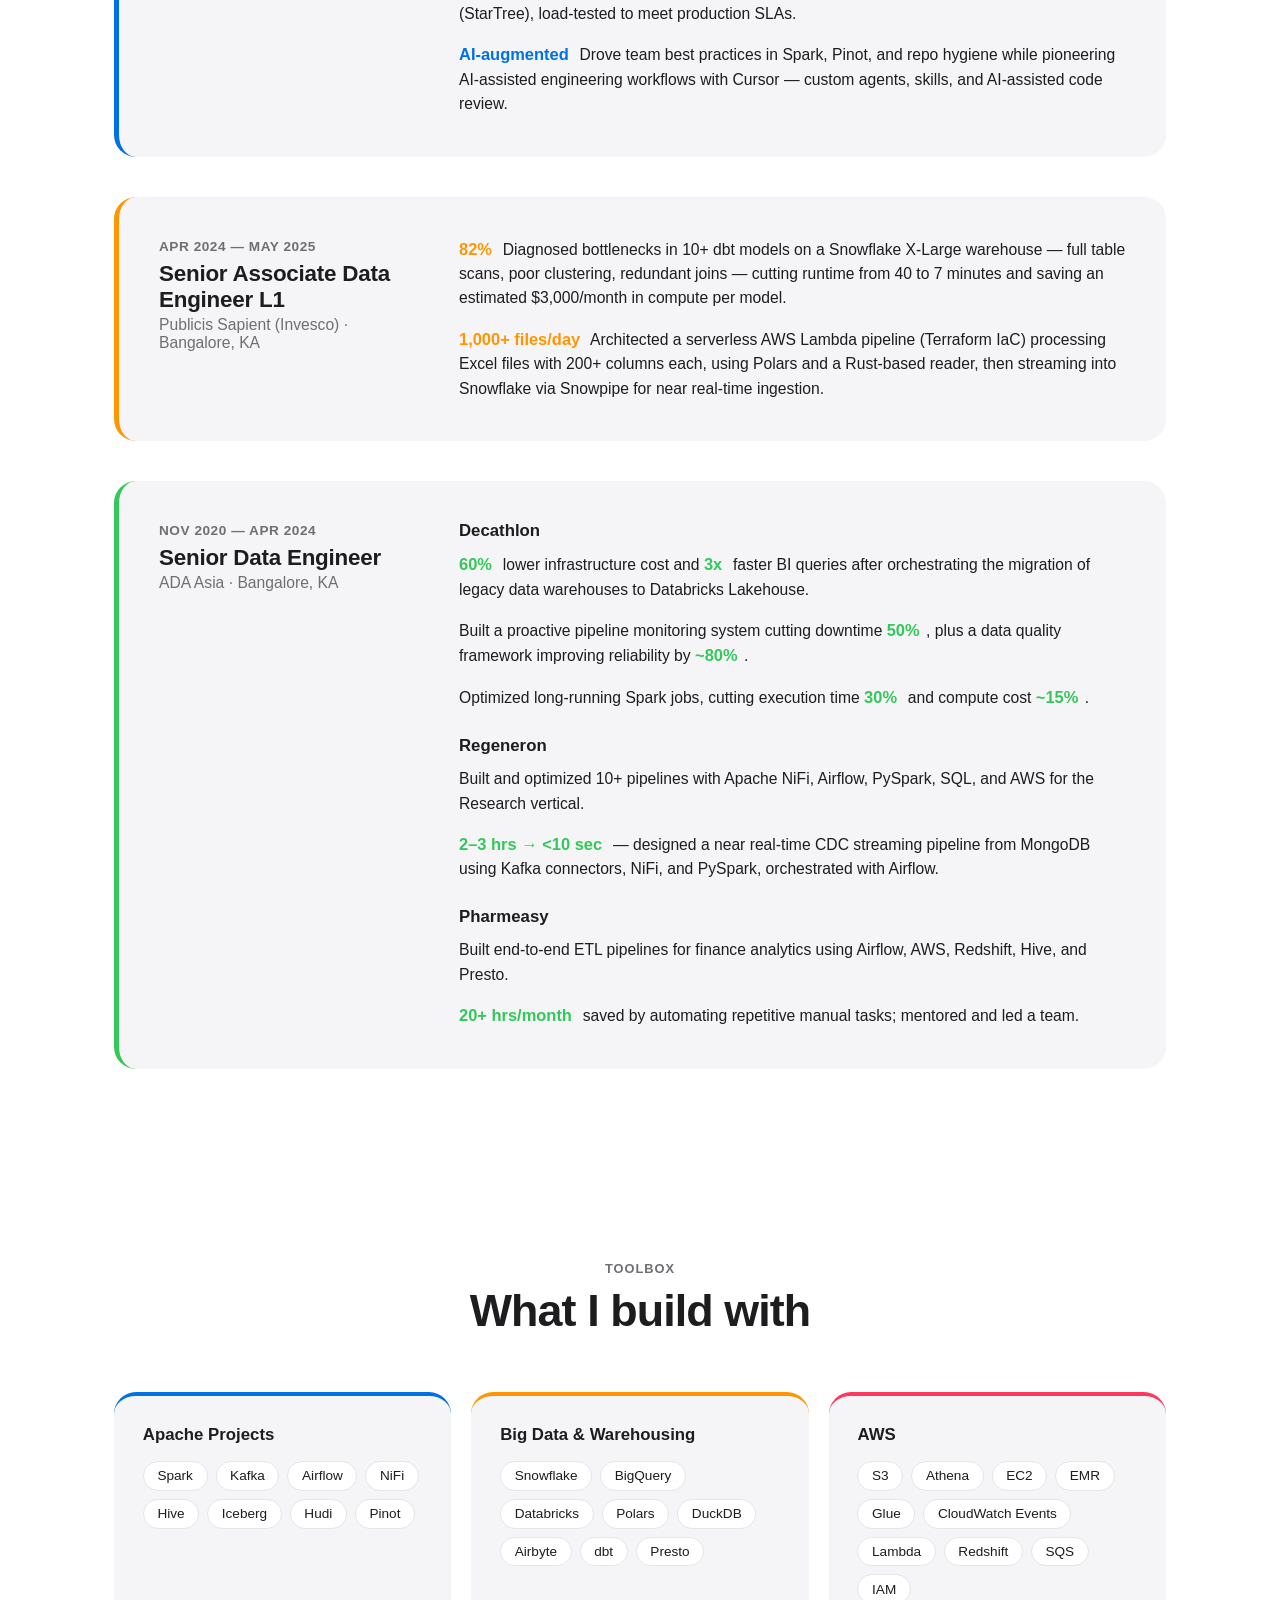
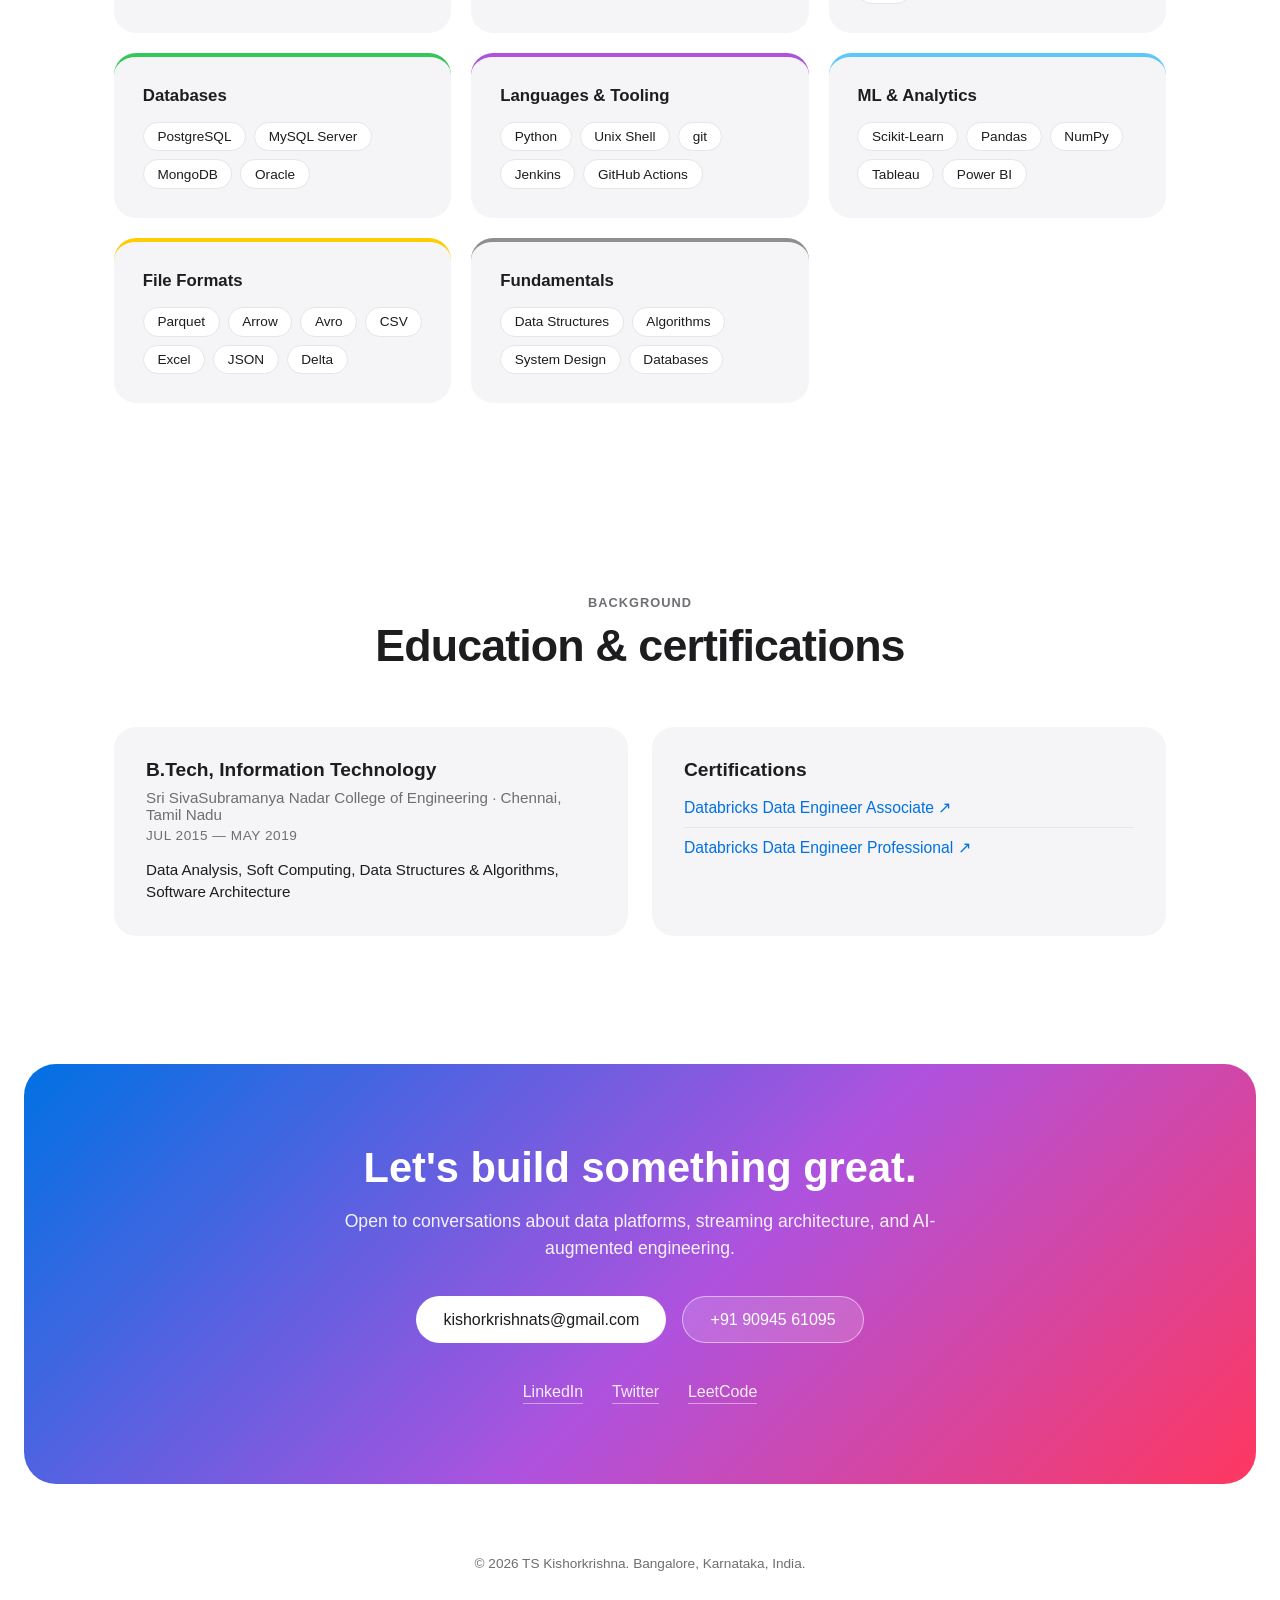
==== commit 631496c3: "Wire up Twitter and LeetCode profile links" ====
--- a/index.html
+++ b/index.html
@@ -260,8 +260,8 @@
     </div>
     <div class="social-row">
       <a href="https://www.linkedin.com/in/ts-kishorkrishna/" target="_blank" rel="noopener">LinkedIn</a>
-      <a href="#" target="_blank" rel="noopener" data-placeholder="twitter">Twitter</a>
-      <a href="#" target="_blank" rel="noopener" data-placeholder="leetcode">LeetCode</a>
+      <a href="https://x.com/kishorets1" target="_blank" rel="noopener">Twitter</a>
+      <a href="https://leetcode.com/u/boss_man/" target="_blank" rel="noopener">LeetCode</a>
     </div>
   </div>
 </section>
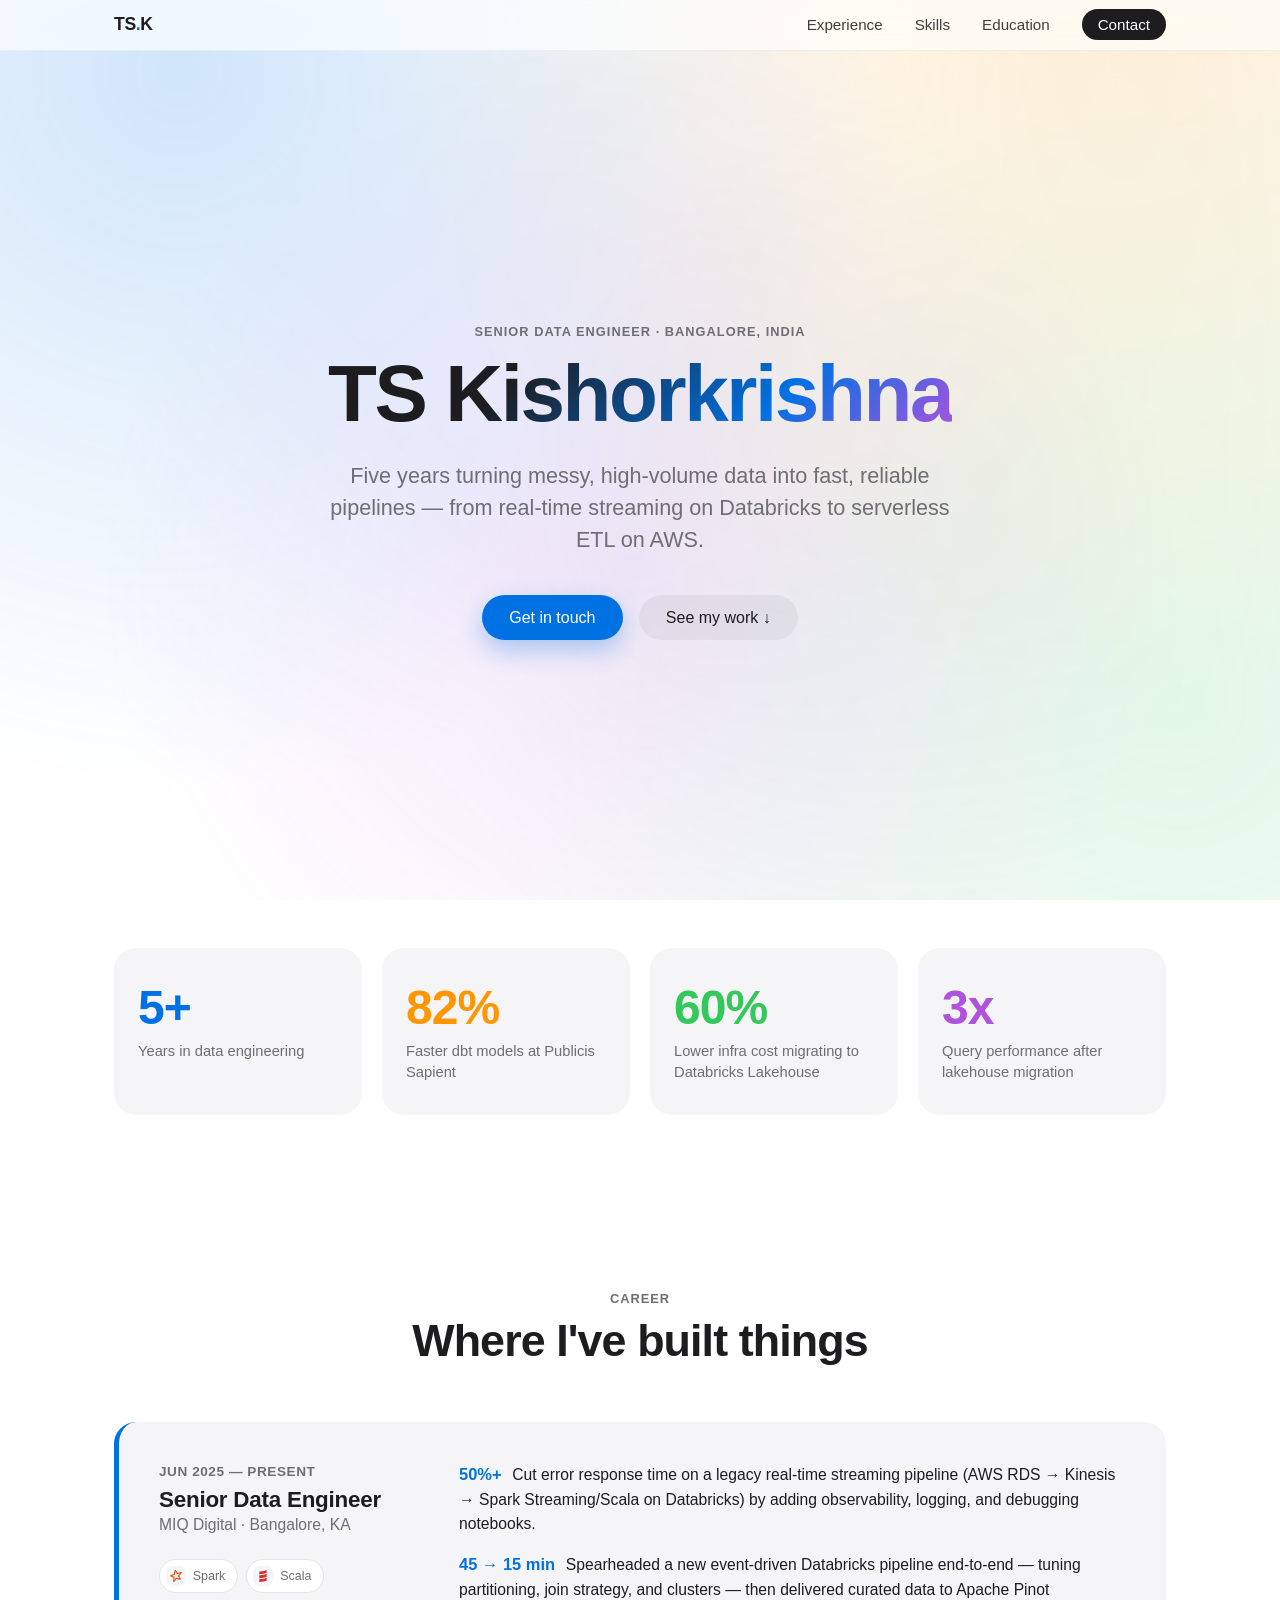
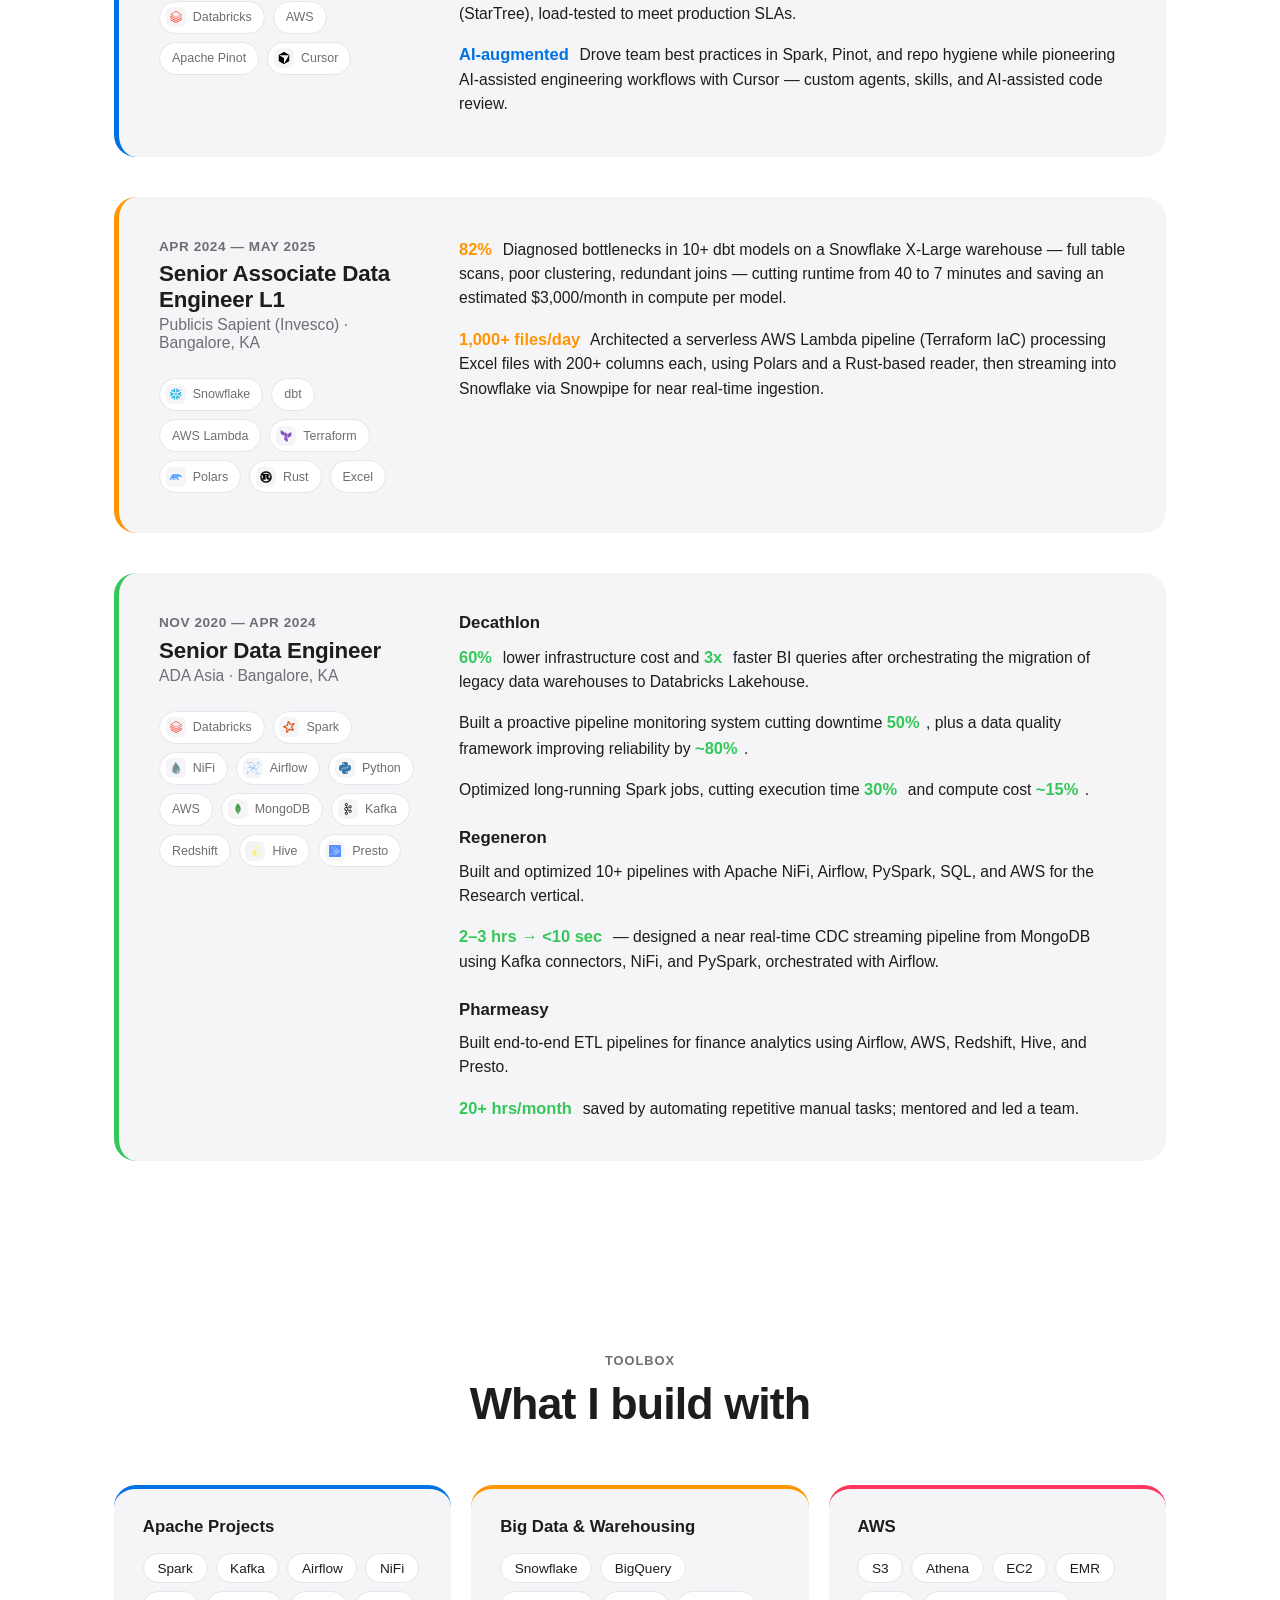
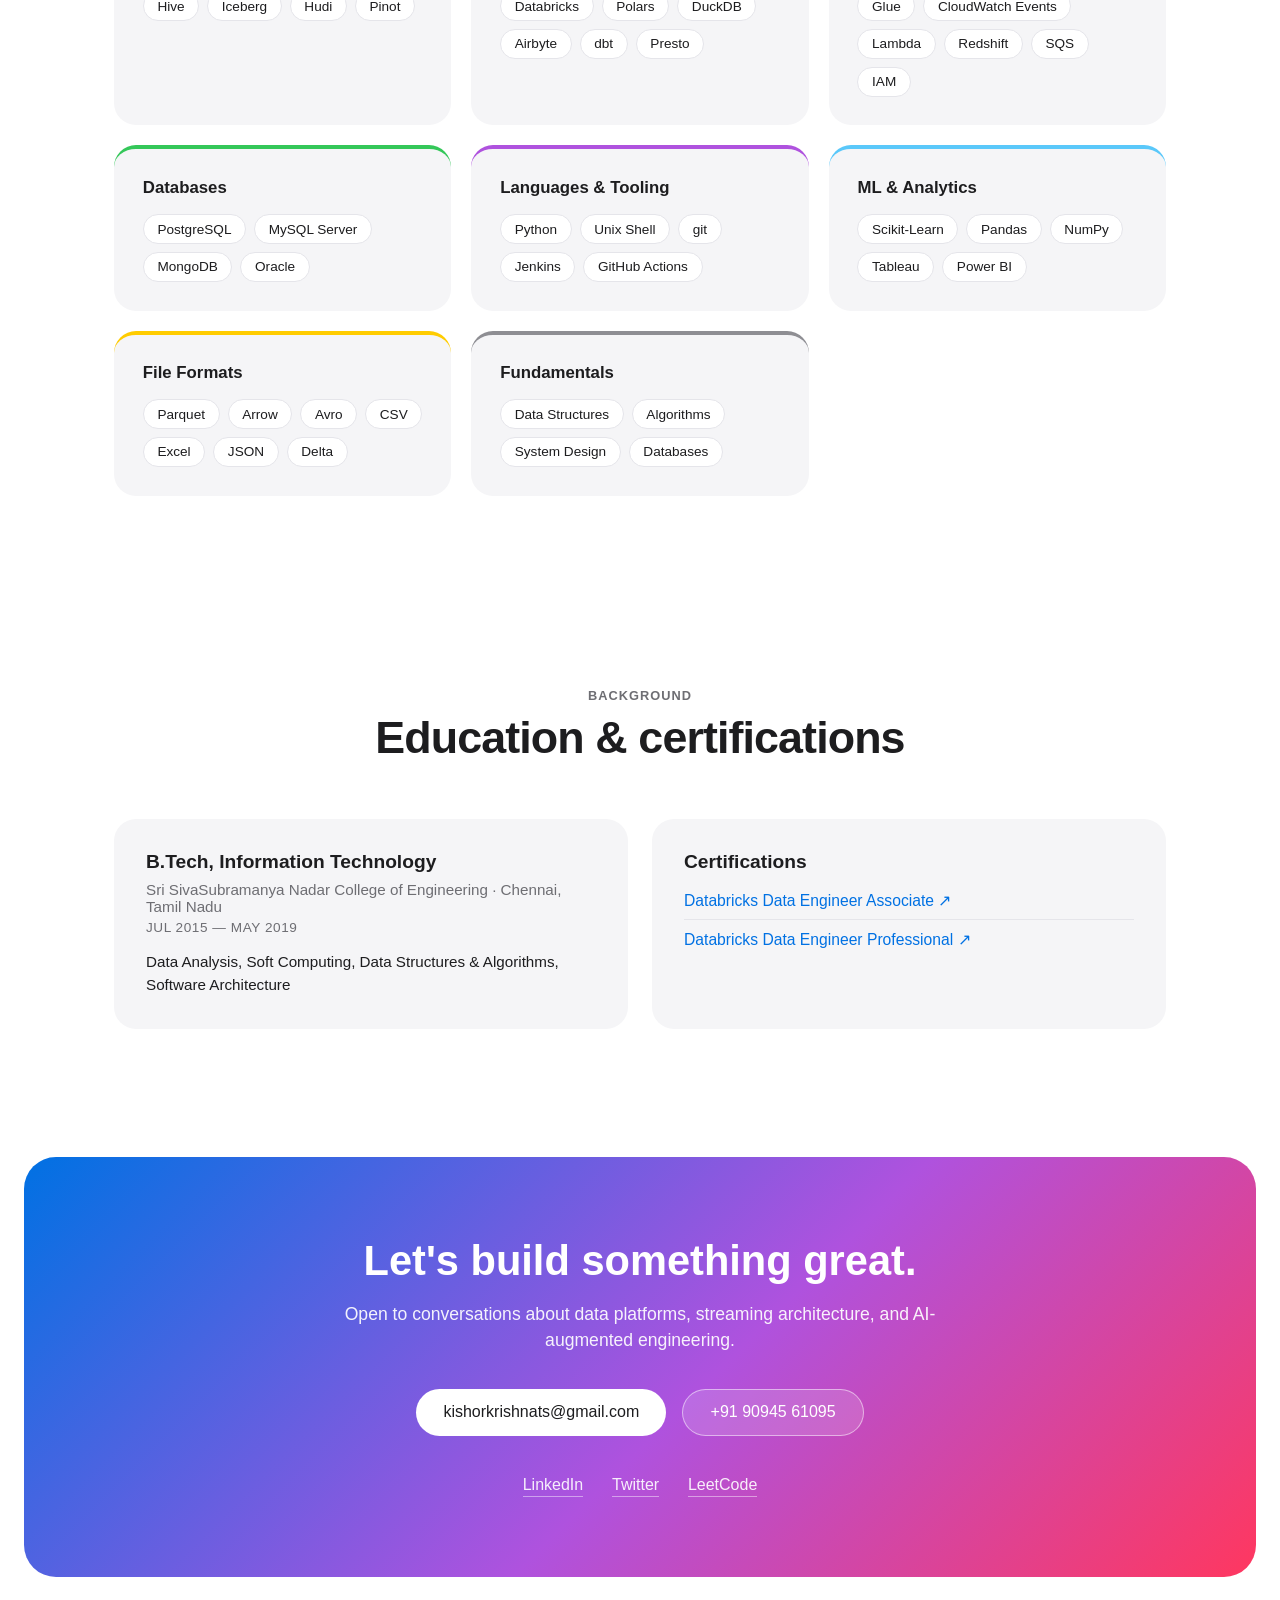
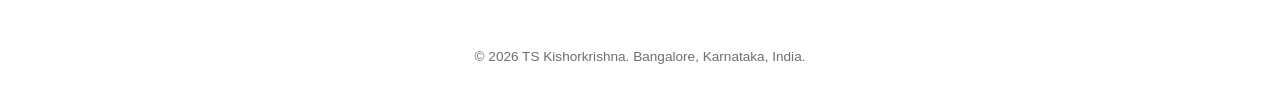
==== commit b57e175f: "Add tech-stack logo chips to each experience entry" ====
--- a/index.html
+++ b/index.html
@@ -73,6 +73,14 @@
         <span class="job-dates">Jun 2025 — Present</span>
         <h3>Senior Data Engineer</h3>
         <p class="job-company">MIQ Digital · Bangalore, KA</p>
+        <div class="tech-logos">
+        <span class="tech-chip"><span class="icon-tile"><svg viewBox="0 0 24 24" style="fill:#E25A1C"><path d="M10.812 0c-.425.013-.845.215-1.196.605a3.593 3.593 0 00-.493.722c-.355.667-.425 1.415-.556 2.143a551.9 551.9 0 00-.726 4.087c-.027.16-.096.227-.244.273C5.83 8.386 4.06 8.94 2.3 9.514c-.387.125-.773.289-1.114.506-1.042.665-1.196 1.753-.415 2.71.346.422.79.715 1.284.936 1.1.49 2.202.976 3.3 1.47.019.01.036.013.053.019h-.004l1.306.535c0 .023.002.045 0 .073-.2 2.03-.39 4.063-.58 6.095-.04.419-.012.831.134 1.23.317.87 1.065 1.148 1.881.701.372-.204.666-.497.937-.818 1.372-1.623 2.746-3.244 4.113-4.872.111-.133.205-.15.363-.098.349.117.697.231 1.045.347h.001c.02.012.045.02.073.03l.142.042c1.248.416 2.68.775 3.929 1.19.4.132.622.164 1.045.098.311-.048.592-.062.828-.236.602-.33.995-.957.988-1.682-.005-.427-.154-.813-.35-1.186-.82-1.556-1.637-3.113-2.461-4.666-.078-.148-.076-.243.037-.375 1.381-1.615 2.756-3.236 4.133-4.855.272-.32.513-.658.653-1.058.308-.878-.09-1.57-1-1.741a2.783 2.783 0 00-1.235.069c-1.974.521-3.947 1.041-5.918 1.57-.175.047-.26.015-.355-.144a353.08 353.08 0 00-2.421-4.018 4.61 4.61 0 00-.652-.849c-.371-.37-.802-.549-1.227-.536zm.172 3.703a.592.592 0 01.189.211c.87 1.446 1.742 2.89 2.609 4.338.07.118.135.16.277.121 1.525-.41 3.052-.813 4.579-1.217.367-.098.735-.193 1.103-.289a.399.399 0 01-.1.2c-1.259 1.48-2.516 2.962-3.779 4.438-.11.13-.12.22-.04.37.937 1.803 1.768 3.309 2.498 4.76l-3.696-1.019c-.538-.18-1.077-.358-1.615-.539-.163-.055-.25-.03-.36.1-1.248 1.488-2.504 2.97-3.759 4.454a.398.398 0 01-.18.132c.035-.378.068-.757.104-1.136.149-1.572.297-3.144.451-4.716-.03-.318.117-.405-.322-.545-1.493-.593-3.346-1.321-4.816-1.905a.595.595 0 01.24-.134c1.797-.57 3.595-1.14 5.394-1.705.127-.04.199-.092.211-.233.013-.148.05-.294.076-.441.241-1.363.483-2.726.726-4.088.068-.386.14-.771.21-1.157z"/></svg></span>Spark</span>
+        <span class="tech-chip"><span class="icon-tile"><svg viewBox="0 0 24 24" style="fill:#DC322F"><path d="M4.589 24c4.537 0 13.81-1.516 14.821-3v-5.729c-.957 1.408-10.284 2.912-14.821 2.912V24zM4.589 16.365c4.537 0 13.81-1.516 14.821-3V7.636c-.957 1.408-10.284 2.912-14.821 2.912v5.817zM4.589 8.729c4.537 0 13.81-1.516 14.821-3V0C18.453 1.408 9.126 2.912 4.589 2.912v5.817z"/></svg></span>Scala</span>
+        <span class="tech-chip"><span class="icon-tile"><svg viewBox="0 0 24 24" style="fill:#FF3621"><path d="M.95 14.184L12 20.403l9.919-5.55v2.21L12 22.662l-10.484-5.96-.565.308v.77L12 24l11.05-6.218v-4.317l-.515-.309L12 19.118l-9.867-5.653v-2.21L12 16.805l11.05-6.218V6.32l-.515-.308L12 11.974 2.647 6.681 12 1.388l7.76 4.368.668-.411v-.566L12 0 .95 6.27v.72L12 13.207l9.919-5.55v2.26L12 15.52 1.516 9.56l-.565.308Z"/></svg></span>Databricks</span>
+        <span class="tech-chip tech-chip-text">AWS</span>
+        <span class="tech-chip tech-chip-text">Apache Pinot</span>
+        <span class="tech-chip"><span class="icon-tile"><svg viewBox="0 0 24 24" class="icon-invert" style="fill:#000000"><path d="M11.503.131 1.891 5.678a.84.84 0 0 0-.42.726v11.188c0 .3.162.575.42.724l9.609 5.55a1 1 0 0 0 .998 0l9.61-5.55a.84.84 0 0 0 .42-.724V6.404a.84.84 0 0 0-.42-.726L12.497.131a1.01 1.01 0 0 0-.996 0M2.657 6.338h18.55c.263 0 .43.287.297.515L12.23 22.918c-.062.107-.229.064-.229-.06V12.335a.59.59 0 0 0-.295-.51l-9.11-5.257c-.109-.063-.064-.23.061-.23"/></svg></span>Cursor</span>
+      </div>
       </div>
       <div class="job-body">
         <ul>
@@ -101,6 +109,15 @@
         <span class="job-dates">Apr 2024 — May 2025</span>
         <h3>Senior Associate Data Engineer L1</h3>
         <p class="job-company">Publicis Sapient (Invesco) · Bangalore, KA</p>
+        <div class="tech-logos">
+        <span class="tech-chip"><span class="icon-tile"><svg viewBox="0 0 24 24" style="fill:#29B5E8"><path d="M24 3.459c0 .646-.418 1.18-1.141 1.18-.723 0-1.142-.534-1.142-1.18 0-.647.419-1.18 1.142-1.18.723 0 1.141.533 1.141 1.18zm-.228 0c0-.533-.38-.951-.913-.951s-.913.38-.913.95c0 .533.38.952.913.952.57 0 .913-.419.913-.951zm-1.37-.533h.495c.266 0 .456.152.456.38 0 .153-.076.229-.19.305l.19.266v.038h-.266l-.19-.266h-.229v.266h-.266zm.495.228h-.229v.267h.229c.114 0 .152-.038.152-.114.038-.077-.038-.153-.152-.153zM7.602 12.4c.038-.151.076-.304.076-.456 0-.114-.038-.228-.038-.342-.114-.343-.304-.647-.646-.838l-4.87-2.777c-.685-.38-1.56-.152-1.94.533-.381.685-.153 1.56.532 1.94l2.701 1.56-2.701 1.56c-.685.38-.913 1.256-.533 1.94.38.685 1.256.914 1.94.533l4.832-2.777c.343-.267.571-.533.647-.876zm1.332 2.626c-.266-.038-.57.038-.837.19l-4.832 2.777c-.685.38-.913 1.256-.532 1.94.38.686 1.255.914 1.94.533l2.701-1.56v3.12c0 .8.647 1.408 1.446 1.408.799 0 1.407-.647 1.407-1.408v-5.592c0-.761-.57-1.37-1.293-1.408zm4.946-6.088c.266.038.57-.038.837-.19l4.832-2.777c.685-.38.913-1.256.532-1.94-.38-.686-1.255-.914-1.94-.533l-2.701 1.56V1.975c0-.799-.647-1.408-1.446-1.408-.799 0-1.446.609-1.446 1.408V7.53c0 .76.609 1.37 1.332 1.407zM3.265 5.97l4.832 2.777c.266.152.533.19.837.19.723-.038 1.331-.684 1.331-1.407V1.975c0-.799-.646-1.408-1.407-1.408-.799 0-1.446.647-1.446 1.408v3.12l-2.701-1.56c-.685-.38-1.56-.152-1.94.533-.419.646-.19 1.521.494 1.902zm9.093 6.011a.412.412 0 00-.114-.266l-.57-.571a.346.346 0 00-.267-.114.412.412 0 00-.266.114l-.571.57a.411.411 0 00-.114.267c0 .076.038.19.114.267l.57.57a.345.345 0 00.267.114c.076 0 .19-.038.266-.114l.571-.57a.412.412 0 00.114-.267zm1.598.533L11.94 14.53c-.039.038-.153.114-.229.114h-.608a.411.411 0 01-.267-.114L8.82 12.514a.408.408 0 01-.076-.229v-.608c0-.076.038-.19.114-.267l2.016-2.016a.41.41 0 01.267-.114h.608a.41.41 0 01.267.114l2.016 2.016a.347.347 0 01.114.267v.608c-.076.077-.114.19-.19.229zm5.593 5.44l-4.832-2.777c-.266-.152-.57-.19-.837-.152-.723.038-1.332.684-1.332 1.408v5.554c0 .8.647 1.408 1.408 1.408.799 0 1.446-.647 1.446-1.408v-3.12l2.7 1.56c.686.38 1.561.152 1.941-.533.419-.646.19-1.521-.494-1.94zm2.549-7.533l-2.701 1.56 2.7 1.56c.686.38.914 1.256.533 1.94-.38.685-1.255.913-1.94.533l-4.832-2.778a1.644 1.644 0 01-.647-.798c-.037-.153-.076-.305-.076-.457 0-.114.039-.228.039-.342.114-.343.342-.647.646-.837l4.832-2.778c.685-.38 1.56-.152 1.94.533.457.609.19 1.484-.494 1.864"/></svg></span>Snowflake</span>
+        <span class="tech-chip tech-chip-text">dbt</span>
+        <span class="tech-chip tech-chip-text">AWS Lambda</span>
+        <span class="tech-chip"><span class="icon-tile"><svg viewBox="0 0 24 24" style="fill:#844FBA"><path d="M1.44 0v7.575l6.561 3.79V3.787zm21.12 4.227l-6.561 3.791v7.574l6.56-3.787zM8.72 4.23v7.575l6.561 3.787V8.018zm0 8.405v7.575L15.28 24v-7.578z"/></svg></span>Terraform</span>
+        <span class="tech-chip"><span class="icon-tile"><svg viewBox="0 0 24 24" style="fill:#0075FF"><path d="M20.954 7.714h.434c.106 0 .193.087.193.197v3.726a.197.197 0 0 1-.193.193h-.434a.197.197 0 0 1-.197-.193V7.911c0-.11.087-.197.197-.197zm1.213 1.085h.435c.105 0 .192.087.192.196v2.521a.197.197 0 0 1-.192.193h-.435a.197.197 0 0 1-.197-.193v-2.52c0-.114.087-.197.197-.197zm1.206 1.383h.43c.11 0 .197.087.197.197v.718a.197.197 0 0 1-.197.192h-.43a.197.197 0 0 1-.197-.196v-.718a.189.189 0 0 1 .197-.19zm-3.629-2.827h.431a.197.197 0 0 1 .197.196v.719a.197.197 0 0 1-.197.189h-.435a.197.197 0 0 1-.196-.19v-.718a.197.197 0 0 1 .196-.196Zm0 1.444h.431a.197.197 0 0 1 .197.196v.658a.197.197 0 0 1-.197.193h-.435a.197.197 0 0 1-.196-.193v-.658a.197.197 0 0 1 .196-.196zm0 1.387h.431a.197.197 0 0 1 .197.193v1.08a.197.197 0 0 1-.197.193h-.435a.197.197 0 0 1-.196-.192v-1.081a.197.197 0 0 1 .196-.193zm-1.24-3.133h.435a.197.197 0 0 1 .193.196v1.138a.197.197 0 0 1-.193.196h-.434a.197.197 0 0 1-.197-.196V7.249a.197.197 0 0 1 .197-.196Zm0 1.927h.435a.197.197 0 0 1 .193.197v2.162a.197.197 0 0 1-.193.192h-.434a.197.197 0 0 1-.197-.192V9.177a.197.197 0 0 1 .197-.197ZM17.3 6.694h.435a.197.197 0 0 1 .196.192v4.574a.197.197 0 0 1-.196.192H17.3a.197.197 0 0 1-.197-.192V6.886a.197.197 0 0 1 .197-.192zm0 10.174h.435a.197.197 0 0 1 .196.197v.718a.197.197 0 0 1-.196.192H17.3a.197.197 0 0 1-.197-.196v-.718a.197.197 0 0 1 .197-.19zm-1.24-.964h.435a.197.197 0 0 1 .196.197v1.678a.197.197 0 0 1-.196.196h-.431a.197.197 0 0 1-.193-.196V16.1a.197.197 0 0 1 .193-.197zm0-5.117h.435a.197.197 0 0 1 .196.196v1.134a.197.197 0 0 1-.196.2h-.431a.197.197 0 0 1-.193-.196v-1.138a.197.197 0 0 1 .193-.196zm0-4.396h.435a.197.197 0 0 1 .196.197v3.605a.197.197 0 0 1-.196.197h-.431a.197.197 0 0 1-.193-.197V6.588a.197.197 0 0 1 .193-.197zm-1.22.06h.434a.197.197 0 0 1 .197.197V8.75a.197.197 0 0 1-.197.192h-.435a.197.197 0 0 1-.192-.192V6.648a.197.197 0 0 1 .192-.196zm0 2.892h.434a.197.197 0 0 1 .197.193v6.138a.197.197 0 0 1-.197.196h-.435a.197.197 0 0 1-.192-.196V9.536a.197.197 0 0 1 .192-.193Zm0 6.924h.434a.197.197 0 0 1 .197.193v1.14a.197.197 0 0 1-.197.193h-.435a.197.197 0 0 1-.192-.193v-1.14a.197.197 0 0 1 .192-.193zm-1.21-9.638h.43a.197.197 0 0 1 .197.2v4.925a.197.197 0 0 1-.196.197h-.435a.197.197 0 0 1-.193-.197V6.83a.197.197 0 0 1 .193-.197Zm0 5.722h.43a.197.197 0 0 1 .197.197v3.908a.197.197 0 0 1-.196.197h-.435a.197.197 0 0 1-.193-.197v-3.908a.197.197 0 0 1 .193-.197Zm-1.217-5.9h.435a.197.197 0 0 1 .192.197v3.179a.197.197 0 0 1-.192.196h-.435a.197.197 0 0 1-.197-.196V6.652a.197.197 0 0 1 .197-.197zm0 3.977h.435a.197.197 0 0 1 .192.192v2.646a.197.197 0 0 1-.192.193h-.435a.197.197 0 0 1-.197-.193V10.62a.197.197 0 0 1 .197-.192zm0 3.428h.435a.197.197 0 0 1 .192.196v1.198a.197.197 0 0 1-.192.197h-.435a.197.197 0 0 1-.197-.197v-1.198a.197.197 0 0 1 .197-.196zm-1.22-7.522h.434a.197.197 0 0 1 .196.19v1.443a.197.197 0 0 1-.196.193h-.439a.197.197 0 0 1-.196-.193v-1.44a.197.197 0 0 1 .196-.196zm0 2.227h.434a.197.197 0 0 1 .196.192v5.534a.197.197 0 0 1-.196.196h-.439a.197.197 0 0 1-.196-.196V8.753a.197.197 0 0 1 .196-.192Zm-1.225 8.182h.434a.197.197 0 0 1 .197.197v.835a.197.197 0 0 1-.197.197h-.434a.197.197 0 0 1-.193-.197v-.835a.197.197 0 0 1 .193-.197zm0-10.658h.434a.197.197 0 0 1 .197.197v5.113a.197.197 0 0 1-.197.193h-.434a.197.197 0 0 1-.193-.193v-5.11a.197.197 0 0 1 .193-.196Zm0 5.904h.434a.197.197 0 0 1 .197.192v2.102a.197.197 0 0 1-.197.196h-.434a.197.197 0 0 1-.193-.196V12.18a.197.197 0 0 1 .193-.192zm-1.221 3.855h.434a.197.197 0 0 1 .193.189v1.742a.197.197 0 0 1-.193.197h-.434a.197.197 0 0 1-.197-.197v-1.738a.197.197 0 0 1 .197-.197zm0-6.025h.434a.197.197 0 0 1 .193.197v4.27a.197.197 0 0 1-.193.193h-.434a.197.197 0 0 1-.197-.196v-4.267a.197.197 0 0 1 .197-.19Zm0-3.794h.434a.197.197 0 0 1 .193.196v3.005a.197.197 0 0 1-.193.196h-.434a.197.197 0 0 1-.197-.196V6.22a.197.197 0 0 1 .197-.196Zm-1.221.06h.435a.197.197 0 0 1 .196.197V7a.197.197 0 0 1-.196.192h-.435A.197.197 0 0 1 7.332 7v-.718a.197.197 0 0 1 .193-.197Zm0 1.448h.435a.197.197 0 0 1 .196.192v5.541a.197.197 0 0 1-.196.193h-.435a.197.197 0 0 1-.193-.193V7.73a.197.197 0 0 1 .193-.193Zm0 6.323h.435a.197.197 0 0 1 .196.193v1.5a.197.197 0 0 1-.196.197h-.435a.197.197 0 0 1-.193-.197v-1.5a.197.197 0 0 1 .193-.193zm0 2.286h.435a.197.197 0 0 1 .196.197v.956a.197.197 0 0 1-.196.197h-.435a.197.197 0 0 1-.193-.197v-.956a.197.197 0 0 1 .193-.197ZM6.305 6.57h.434a.197.197 0 0 1 .193.196v3.606a.197.197 0 0 1-.193.193h-.435a.197.197 0 0 1-.196-.193V6.765a.197.197 0 0 1 .196-.196Zm0 4.395h.434a.197.197 0 0 1 .193.193v.84a.197.197 0 0 1-.193.196h-.435a.197.197 0 0 1-.196-.197v-.839a.197.197 0 0 1 .196-.193Zm0 1.505h.43a.197.197 0 0 1 .197.196v3.727a.197.197 0 0 1-.197.196h-.43a.197.197 0 0 1-.197-.196v-3.727a.197.197 0 0 1 .196-.196ZM5.018 9.577h.56a.136.136 0 0 1 .132.136v2.763a.136.136 0 0 1-.132.136h-.556a.136.136 0 0 1-.136-.136V9.717a.136.136 0 0 1 .136-.14zm0 3.432h.56a.136.136 0 0 1 .132.136v2.483a.136.136 0 0 1-.132.136h-.556a.136.136 0 0 1-.136-.136v-2.475a.136.136 0 0 1 .136-.136zm0-5.96h.56a.136.136 0 0 1 .132.136v1.92a.136.136 0 0 1-.132.136h-.556a.136.136 0 0 1-.136-.136v-1.92a.136.136 0 0 1 .136-.136Zm-1.217.597h.552a.136.136 0 0 1 .136.132v2.884a.136.136 0 0 1-.136.132h-.552a.136.136 0 0 1-.136-.132V7.778a.136.136 0 0 1 .136-.132Zm0 3.5h.552a.136.136 0 0 1 .136.136v3.904a.136.136 0 0 1-.136.136h-.556a.136.136 0 0 1-.132-.136v-3.9a.136.136 0 0 1 .132-.136Zm-1.168 5.722h.435a.197.197 0 0 1 .197.197v.718a.197.197 0 0 1-.197.192h-.43a.197.197 0 0 1-.194-.196v-.718a.197.197 0 0 1 .193-.19zm-.06-2.562h.563a.136.136 0 0 1 .136.136v1.262a.136.136 0 0 1-.136.136h-.56a.136.136 0 0 1-.132-.136v-1.262a.136.136 0 0 1 .133-.136zm0-4.725h.563a.136.136 0 0 1 .136.132v4.075a.136.136 0 0 1-.136.136h-.56a.136.136 0 0 1-.132-.136V9.713a.136.136 0 0 1 .133-.132Zm-1.213 5.95h.555a.136.136 0 0 1 .136.135v2.173a.136.136 0 0 1-.136.136h-.56a.136.136 0 0 1-.135-.136v-2.173a.136.136 0 0 1 .136-.136zm.06-3.225h.431a.197.197 0 0 1 .197.193v2.506a.197.197 0 0 1-.197.196h-.435a.197.197 0 0 1-.196-.196v-2.506a.197.197 0 0 1 .196-.193ZM.14 15.001h.552c.075 0 .136.06.136.136v2.052c0 .076-.06.136-.136.136H.136A.136.136 0 0 1 0 17.19v-2.052c0-.076.06-.136.136-.136z"/></svg></span>Polars</span>
+        <span class="tech-chip"><span class="icon-tile"><svg viewBox="0 0 24 24" class="icon-invert" style="fill:#000000"><path d="M23.8346 11.7033l-1.0073-.6236a13.7268 13.7268 0 00-.0283-.2936l.8656-.8069a.3483.3483 0 00-.1154-.578l-1.1066-.414a8.4958 8.4958 0 00-.087-.2856l.6904-.9587a.3462.3462 0 00-.2257-.5446l-1.1663-.1894a9.3574 9.3574 0 00-.1407-.2622l.49-1.0761a.3437.3437 0 00-.0274-.3361.3486.3486 0 00-.3006-.154l-1.1845.0416a6.7444 6.7444 0 00-.1873-.2268l.2723-1.153a.3472.3472 0 00-.417-.4172l-1.1532.2724a14.0183 14.0183 0 00-.2278-.1873l.0415-1.1845a.3442.3442 0 00-.49-.328l-1.076.491c-.0872-.0476-.1742-.0952-.2623-.1407l-.1903-1.1673A.3483.3483 0 0016.256.955l-.9597.6905a8.4867 8.4867 0 00-.2855-.086l-.414-1.1066a.3483.3483 0 00-.5781-.1154l-.8069.8666a9.2936 9.2936 0 00-.2936-.0284L12.2946.1683a.3462.3462 0 00-.5892 0l-.6236 1.0073a13.7383 13.7383 0 00-.2936.0284L9.9803.3374a.3462.3462 0 00-.578.1154l-.4141 1.1065c-.0962.0274-.1903.0567-.2855.086L7.744.955a.3483.3483 0 00-.5447.2258L7.009 2.348a9.3574 9.3574 0 00-.2622.1407l-1.0762-.491a.3462.3462 0 00-.49.328l.0416 1.1845a7.9826 7.9826 0 00-.2278.1873L3.8413 3.425a.3472.3472 0 00-.4171.4171l.2713 1.1531c-.0628.075-.1255.1509-.1863.2268l-1.1845-.0415a.3462.3462 0 00-.328.49l.491 1.0761a9.167 9.167 0 00-.1407.2622l-1.1662.1894a.3483.3483 0 00-.2258.5446l.6904.9587a13.303 13.303 0 00-.087.2855l-1.1065.414a.3483.3483 0 00-.1155.5781l.8656.807a9.2936 9.2936 0 00-.0283.2935l-1.0073.6236a.3442.3442 0 000 .5892l1.0073.6236c.008.0982.0182.1964.0283.2936l-.8656.8079a.3462.3462 0 00.1155.578l1.1065.4141c.0273.0962.0567.1914.087.2855l-.6904.9587a.3452.3452 0 00.2268.5447l1.1662.1893c.0456.088.0922.1751.1408.2622l-.491 1.0762a.3462.3462 0 00.328.49l1.1834-.0415c.0618.0769.1235.1528.1873.2277l-.2713 1.1541a.3462.3462 0 00.4171.4161l1.153-.2713c.075.0638.151.1255.2279.1863l-.0415 1.1845a.3442.3442 0 00.49.327l1.0761-.49c.087.0486.1741.0951.2622.1407l.1903 1.1662a.3483.3483 0 00.5447.2268l.9587-.6904a9.299 9.299 0 00.2855.087l.414 1.1066a.3452.3452 0 00.5781.1154l.8079-.8656c.0972.0111.1954.0203.2936.0294l.6236 1.0073a.3472.3472 0 00.5892 0l.6236-1.0073c.0982-.0091.1964-.0183.2936-.0294l.8069.8656a.3483.3483 0 00.578-.1154l.4141-1.1066a8.4626 8.4626 0 00.2855-.087l.9587.6904a.3452.3452 0 00.5447-.2268l.1903-1.1662c.088-.0456.1751-.0931.2622-.1407l1.0762.49a.3472.3472 0 00.49-.327l-.0415-1.1845a6.7267 6.7267 0 00.2267-.1863l1.1531.2713a.3472.3472 0 00.4171-.416l-.2713-1.1542c.0628-.0749.1255-.1508.1863-.2278l1.1845.0415a.3442.3442 0 00.328-.49l-.49-1.076c.0475-.0872.0951-.1742.1407-.2623l1.1662-.1893a.3483.3483 0 00.2258-.5447l-.6904-.9587.087-.2855 1.1066-.414a.3462.3462 0 00.1154-.5781l-.8656-.8079c.0101-.0972.0202-.1954.0283-.2936l1.0073-.6236a.3442.3442 0 000-.5892zm-6.7413 8.3551a.7138.7138 0 01.2986-1.396.714.714 0 11-.2997 1.396zm-.3422-2.3142a.649.649 0 00-.7715.5l-.3573 1.6685c-1.1035.501-2.3285.7795-3.6193.7795a8.7368 8.7368 0 01-3.6951-.814l-.3574-1.6684a.648.648 0 00-.7714-.499l-1.473.3158a8.7216 8.7216 0 01-.7613-.898h7.1676c.081 0 .1356-.0141.1356-.088v-2.536c0-.074-.0536-.0881-.1356-.0881h-2.0966v-1.6077h2.2677c.2065 0 1.1065.0587 1.394 1.2088.0901.3533.2875 1.5044.4232 1.8729.1346.413.6833 1.2381 1.2685 1.2381h3.5716a.7492.7492 0 00.1296-.0131 8.7874 8.7874 0 01-.8119.9526zM6.8369 20.024a.714.714 0 11-.2997-1.396.714.714 0 01.2997 1.396zM4.1177 8.9972a.7137.7137 0 11-1.304.5791.7137.7137 0 011.304-.579zm-.8352 1.9813l1.5347-.6824a.65.65 0 00.33-.8585l-.3158-.7147h1.2432v5.6025H3.5669a8.7753 8.7753 0 01-.2834-3.348zm6.7343-.5437V8.7836h2.9601c.153 0 1.0792.1772 1.0792.8697 0 .575-.7107.7815-1.2948.7815zm10.7574 1.4862c0 .2187-.008.4363-.0243.651h-.9c-.09 0-.1265.0586-.1265.1477v.413c0 .973-.5487 1.1846-1.0296 1.2382-.4576.0517-.9648-.1913-1.0275-.4717-.2704-1.5186-.7198-1.8436-1.4305-2.4034.8817-.5599 1.799-1.386 1.799-2.4915 0-1.1936-.819-1.9458-1.3769-2.3153-.7825-.5163-1.6491-.6195-1.883-.6195H5.4682a8.7651 8.7651 0 014.907-2.7699l1.0974 1.151a.648.648 0 00.9182.0213l1.227-1.1743a8.7753 8.7753 0 016.0044 4.2762l-.8403 1.8982a.652.652 0 00.33.8585l1.6178.7188c.0283.2875.0425.577.0425.8717zm-9.3006-9.5993a.7128.7128 0 11.984 1.0316.7137.7137 0 01-.984-1.0316zm8.3389 6.71a.7107.7107 0 01.9395-.3625.7137.7137 0 11-.9405.3635z"/></svg></span>Rust</span>
+        <span class="tech-chip tech-chip-text">Excel</span>
+      </div>
       </div>
       <div class="job-body">
         <ul>
@@ -125,6 +142,19 @@
         <span class="job-dates">Nov 2020 — Apr 2024</span>
         <h3>Senior Data Engineer</h3>
         <p class="job-company">ADA Asia · Bangalore, KA</p>
+        <div class="tech-logos">
+        <span class="tech-chip"><span class="icon-tile"><svg viewBox="0 0 24 24" style="fill:#FF3621"><path d="M.95 14.184L12 20.403l9.919-5.55v2.21L12 22.662l-10.484-5.96-.565.308v.77L12 24l11.05-6.218v-4.317l-.515-.309L12 19.118l-9.867-5.653v-2.21L12 16.805l11.05-6.218V6.32l-.515-.308L12 11.974 2.647 6.681 12 1.388l7.76 4.368.668-.411v-.566L12 0 .95 6.27v.72L12 13.207l9.919-5.55v2.26L12 15.52 1.516 9.56l-.565.308Z"/></svg></span>Databricks</span>
+        <span class="tech-chip"><span class="icon-tile"><svg viewBox="0 0 24 24" style="fill:#E25A1C"><path d="M10.812 0c-.425.013-.845.215-1.196.605a3.593 3.593 0 00-.493.722c-.355.667-.425 1.415-.556 2.143a551.9 551.9 0 00-.726 4.087c-.027.16-.096.227-.244.273C5.83 8.386 4.06 8.94 2.3 9.514c-.387.125-.773.289-1.114.506-1.042.665-1.196 1.753-.415 2.71.346.422.79.715 1.284.936 1.1.49 2.202.976 3.3 1.47.019.01.036.013.053.019h-.004l1.306.535c0 .023.002.045 0 .073-.2 2.03-.39 4.063-.58 6.095-.04.419-.012.831.134 1.23.317.87 1.065 1.148 1.881.701.372-.204.666-.497.937-.818 1.372-1.623 2.746-3.244 4.113-4.872.111-.133.205-.15.363-.098.349.117.697.231 1.045.347h.001c.02.012.045.02.073.03l.142.042c1.248.416 2.68.775 3.929 1.19.4.132.622.164 1.045.098.311-.048.592-.062.828-.236.602-.33.995-.957.988-1.682-.005-.427-.154-.813-.35-1.186-.82-1.556-1.637-3.113-2.461-4.666-.078-.148-.076-.243.037-.375 1.381-1.615 2.756-3.236 4.133-4.855.272-.32.513-.658.653-1.058.308-.878-.09-1.57-1-1.741a2.783 2.783 0 00-1.235.069c-1.974.521-3.947 1.041-5.918 1.57-.175.047-.26.015-.355-.144a353.08 353.08 0 00-2.421-4.018 4.61 4.61 0 00-.652-.849c-.371-.37-.802-.549-1.227-.536zm.172 3.703a.592.592 0 01.189.211c.87 1.446 1.742 2.89 2.609 4.338.07.118.135.16.277.121 1.525-.41 3.052-.813 4.579-1.217.367-.098.735-.193 1.103-.289a.399.399 0 01-.1.2c-1.259 1.48-2.516 2.962-3.779 4.438-.11.13-.12.22-.04.37.937 1.803 1.768 3.309 2.498 4.76l-3.696-1.019c-.538-.18-1.077-.358-1.615-.539-.163-.055-.25-.03-.36.1-1.248 1.488-2.504 2.97-3.759 4.454a.398.398 0 01-.18.132c.035-.378.068-.757.104-1.136.149-1.572.297-3.144.451-4.716-.03-.318.117-.405-.322-.545-1.493-.593-3.346-1.321-4.816-1.905a.595.595 0 01.24-.134c1.797-.57 3.595-1.14 5.394-1.705.127-.04.199-.092.211-.233.013-.148.05-.294.076-.441.241-1.363.483-2.726.726-4.088.068-.386.14-.771.21-1.157z"/></svg></span>Spark</span>
+        <span class="tech-chip"><span class="icon-tile"><svg viewBox="0 0 24 24" style="fill:#728E9B"><path d="M11.648 0a.093.093 0 0 0-.084.053A30.71 30.71 0 0 1 8.592 4.73c-2.09 2.728-5.145 6.466-5.145 10.364a8.201 8.201 0 0 0 8.201 8.2v-5.003c0-.106.087-.193.194-.193h2.81v-2.813c0-.106.087-.191.194-.191h5.004c0-3.9-3.056-7.636-5.145-10.364A30.712 30.712 0 0 1 11.732.053.094.094 0 0 0 11.648 0zm-1.632 3.867c.05 0 .08.034.037.112-.11.197-.218.397-.328.593-.396.702-.819 1.389-1.23 2.08-.196-.032-.39-.06-.585-.088.495-.651 1-1.296 1.48-1.959.153-.209.302-.423.454-.634a.24.24 0 0 1 .172-.104zM7.44 7.186c.221.035.444.076.666.119-.073.129-.15.256-.223.383a29.073 29.073 0 0 0-1.625 3.261c-.874 2.123-1.383 4.444-.77 6.707a8.222 8.222 0 0 0 2.217 3.74c.083.083-.02.216-.119.155a7.568 7.568 0 0 1-.93-.686A7.674 7.674 0 0 1 4.1 16.248c-.329-2.156.387-4.246 1.418-6.115a27.44 27.44 0 0 1 1.92-2.947zm7.931 8.435a.193.193 0 0 0-.191.191V18.3h2.677V15.62zm3.299 0V18.3h1.348a7.975 7.975 0 0 0 .515-2.678zm-6.303 3.004a.193.193 0 0 0-.191.193v2.485h2.678v-2.678Zm3.295.484v2.68h2.115a.562.562 0 0 0 .399-.162v-.004a.562.562 0 0 0 .16-.397V19.11zm3.674.182v1.98a7.999 7.999 0 0 0 1.217-1.98zm-6.969 2.824a.193.193 0 0 0-.191.192v1.672a7.997 7.997 0 0 0 2.678-.516v-1.348zm3.48.668V24a8.008 8.008 0 0 0 1.98-1.217z"/></svg></span>NiFi</span>
+        <span class="tech-chip"><span class="icon-tile"><svg viewBox="0 0 24 24" style="fill:#017CEE"><path d="M17.195 16.822l4.002-4.102C23.55 10.308 23.934 5.154 24 .43a.396.396 0 0 0-.246-.373.392.392 0 0 0-.437.09l-6.495 6.658-4.102-4.003C10.309.45 5.154.066.43 0H.423a.397.397 0 0 0-.277.683l6.658 6.494-4.003 4.103C.45 13.692.065 18.846 0 23.57a.398.398 0 0 0 .683.282l6.494-6.657 3.934 3.837.17.165c2.41 2.353 7.565 2.737 12.288 2.803h.006a.397.397 0 0 0 .277-.683l-6.657-6.495zm-.409-9.476c.04.115.05.24.031.344-.17.96-1.593 2.538-4.304 3.87a.597.597 0 0 0-.08-.079c1.432-3.155 1.828-5.61 1.175-7.322l3.058 2.984.12.203zm-.131 9.44a.73.73 0 0 1-.347.031c-.96-.171-2.537-1.594-3.87-4.307a.656.656 0 0 0 .08-.078l-.001.001c3.155 1.432 5.61 1.83 7.324 1.174l-2.969 3.043M23.568.392a.05.05 0 0 1 .052-.011c.018.006.03.024.029.043-.065 4.655-.437 9.726-2.703 12.05-1.53 1.565-4.326 1.419-8.283-.377.006-.037.021-.07.02-.108 0-.044-.017-.082-.026-.123 2.83-1.39 4.315-3.037 4.506-4.115.057-.322-.009-.542-.102-.688l6.507-6.67V.392zM.393.43A.045.045 0 0 1 .382.38C.39.36.403.343.425.35c4.655.065 9.727.438 12.05 2.703l.002.002c1.56 1.527 1.415 4.323-.379 8.28-.033-.005-.062-.02-.097-.02h-.008c-.045.001-.084.019-.126.027-1.39-2.83-3.037-4.314-4.115-4.506-.323-.057-.542.01-.688.103L.393.43zm11.94 11.563a.331.331 0 0 1-.327.335H12a.332.332 0 0 1-.004-.661c.172.016.333.144.335.326h.002zm-5.12 4.661a.722.722 0 0 1-.03-.345c.17-.96 1.595-2.54 4.309-3.873.013.016.019.035.033.05.013.012.03.017.044.028-1.434 3.158-1.83 5.613-1.177 7.326l-3.041-2.967m-.006-9.659a.735.735 0 0 1 .345-.031c.961.17 2.54 1.594 3.871 4.306a.597.597 0 0 0-.079.08c-2.167-.983-4.007-1.484-5.498-1.484-.68 0-1.289.103-1.825.308L7.128 7.35M.43 23.607c-.018.018-.038.015-.052.01-.019-.007-.028-.021-.028-.043.065-4.654.437-9.725 2.703-12.049 1.527-1.565 4.325-1.419 8.286.378-.006.035-.02.067-.02.104 0 .043.018.083.026.124-2.831 1.391-4.317 3.04-4.51 4.117-.057.322.01.542.103.688L.43 23.607zm23.144.042c-4.655-.065-9.726-.437-12.05-2.703l-.005-.006c-1.56-1.526-1.412-4.322.383-8.279.033.005.064.02.098.02h.009c.043 0 .08-.018.122-.027 1.39 2.832 3.036 4.317 4.115 4.51.083.014.16.021.23.021a.776.776 0 0 0 .45-.133l6.68 6.516c.02.02.016.04.01.052a.042.042 0 0 1-.042.029z"/></svg></span>Airflow</span>
+        <span class="tech-chip"><span class="icon-tile"><svg viewBox="0 0 24 24" style="fill:#3776AB"><path d="M14.25.18l.9.2.73.26.59.3.45.32.34.34.25.34.16.33.1.3.04.26.02.2-.01.13V8.5l-.05.63-.13.55-.21.46-.26.38-.3.31-.33.25-.35.19-.35.14-.33.1-.3.07-.26.04-.21.02H8.77l-.69.05-.59.14-.5.22-.41.27-.33.32-.27.35-.2.36-.15.37-.1.35-.07.32-.04.27-.02.21v3.06H3.17l-.21-.03-.28-.07-.32-.12-.35-.18-.36-.26-.36-.36-.35-.46-.32-.59-.28-.73-.21-.88-.14-1.05-.05-1.23.06-1.22.16-1.04.24-.87.32-.71.36-.57.4-.44.42-.33.42-.24.4-.16.36-.1.32-.05.24-.01h.16l.06.01h8.16v-.83H6.18l-.01-2.75-.02-.37.05-.34.11-.31.17-.28.25-.26.31-.23.38-.2.44-.18.51-.15.58-.12.64-.1.71-.06.77-.04.84-.02 1.27.05zm-6.3 1.98l-.23.33-.08.41.08.41.23.34.33.22.41.09.41-.09.33-.22.23-.34.08-.41-.08-.41-.23-.33-.33-.22-.41-.09-.41.09zm13.09 3.95l.28.06.32.12.35.18.36.27.36.35.35.47.32.59.28.73.21.88.14 1.04.05 1.23-.06 1.23-.16 1.04-.24.86-.32.71-.36.57-.4.45-.42.33-.42.24-.4.16-.36.09-.32.05-.24.02-.16-.01h-8.22v.82h5.84l.01 2.76.02.36-.05.34-.11.31-.17.29-.25.25-.31.24-.38.2-.44.17-.51.15-.58.13-.64.09-.71.07-.77.04-.84.01-1.27-.04-1.07-.14-.9-.2-.73-.25-.59-.3-.45-.33-.34-.34-.25-.34-.16-.33-.1-.3-.04-.25-.02-.2.01-.13v-5.34l.05-.64.13-.54.21-.46.26-.38.3-.32.33-.24.35-.2.35-.14.33-.1.3-.06.26-.04.21-.02.13-.01h5.84l.69-.05.59-.14.5-.21.41-.28.33-.32.27-.35.2-.36.15-.36.1-.35.07-.32.04-.28.02-.21V6.07h2.09l.14.01zm-6.47 14.25l-.23.33-.08.41.08.41.23.33.33.23.41.08.41-.08.33-.23.23-.33.08-.41-.08-.41-.23-.33-.33-.23-.41-.08-.41.08z"/></svg></span>Python</span>
+        <span class="tech-chip tech-chip-text">AWS</span>
+        <span class="tech-chip"><span class="icon-tile"><svg viewBox="0 0 24 24" style="fill:#47A248"><path d="M17.193 9.555c-1.264-5.58-4.252-7.414-4.573-8.115-.28-.394-.53-.954-.735-1.44-.036.495-.055.685-.523 1.184-.723.566-4.438 3.682-4.74 10.02-.282 5.912 4.27 9.435 4.888 9.884l.07.05A73.49 73.49 0 0111.91 24h.481c.114-1.032.284-2.056.51-3.07.417-.296.604-.463.85-.693a11.342 11.342 0 003.639-8.464c.01-.814-.103-1.662-.197-2.218zm-5.336 8.195s0-8.291.275-8.29c.213 0 .49 10.695.49 10.695-.381-.045-.765-1.76-.765-2.405z"/></svg></span>MongoDB</span>
+        <span class="tech-chip"><span class="icon-tile"><svg viewBox="0 0 24 24" style="fill:#231F20"><path d="M9.71 2.136a1.43 1.43 0 0 0-2.047 0h-.007a1.48 1.48 0 0 0-.421 1.042c0 .41.161.777.422 1.039l.007.007c.257.264.616.426 1.019.426.404 0 .766-.162 1.027-.426l.003-.007c.261-.262.421-.629.421-1.039 0-.408-.159-.777-.421-1.042H9.71zM8.683 22.295c.404 0 .766-.167 1.027-.429l.003-.008c.261-.261.421-.631.421-1.036 0-.41-.159-.778-.421-1.044H9.71a1.42 1.42 0 0 0-1.027-.432 1.4 1.4 0 0 0-1.02.432h-.007c-.26.266-.422.634-.422 1.044 0 .406.161.775.422 1.036l.007.008c.258.262.617.429 1.02.429zm7.89-4.462c.359-.096.683-.33.882-.684l.027-.052a1.47 1.47 0 0 0 .114-1.067 1.454 1.454 0 0 0-.675-.896l-.021-.014a1.425 1.425 0 0 0-1.078-.132c-.36.091-.684.335-.881.686-.2.349-.241.75-.146 1.119.099.363.33.691.675.896h.002c.346.203.737.239 1.101.144zm-6.405-7.342a2.083 2.083 0 0 0-1.485-.627c-.58 0-1.103.242-1.482.627-.378.385-.612.916-.612 1.507s.233 1.124.612 1.514a2.08 2.08 0 0 0 2.967 0c.379-.39.612-.923.612-1.514s-.233-1.122-.612-1.507zm-.835-2.51c.843.141 1.6.552 2.178 1.144h.004c.092.093.182.196.265.299l1.446-.851a3.176 3.176 0 0 1-.047-1.808 3.149 3.149 0 0 1 1.456-1.926l.025-.016a3.062 3.062 0 0 1 2.345-.306c.77.21 1.465.721 1.898 1.482v.002c.431.757.518 1.626.313 2.408a3.145 3.145 0 0 1-1.456 1.928l-.198.118h-.02a3.095 3.095 0 0 1-2.154.201 3.127 3.127 0 0 1-1.514-.944l-1.444.848a4.162 4.162 0 0 1 0 2.879l1.444.846c.413-.47.939-.789 1.514-.944a3.041 3.041 0 0 1 2.371.319l.048.023v.002a3.17 3.17 0 0 1 1.408 1.906 3.215 3.215 0 0 1-.313 2.405l-.026.053-.003-.005a3.147 3.147 0 0 1-1.867 1.436 3.096 3.096 0 0 1-2.371-.318v-.006a3.156 3.156 0 0 1-1.456-1.927 3.175 3.175 0 0 1 .047-1.805l-1.446-.848a3.905 3.905 0 0 1-.265.294l-.004.005a3.938 3.938 0 0 1-2.178 1.138v1.699a3.09 3.09 0 0 1 1.56.862l.002.004c.565.572.914 1.368.914 2.243 0 .873-.35 1.664-.914 2.239l-.002.009a3.1 3.1 0 0 1-2.21.931 3.1 3.1 0 0 1-2.206-.93h-.002v-.009a3.186 3.186 0 0 1-.916-2.239c0-.875.35-1.672.916-2.243v-.004h.002a3.1 3.1 0 0 1 1.558-.862v-1.699a3.926 3.926 0 0 1-2.176-1.138l-.006-.005a4.098 4.098 0 0 1-1.173-2.874c0-1.122.452-2.136 1.173-2.872h.006a3.947 3.947 0 0 1 2.176-1.144V6.289a3.137 3.137 0 0 1-1.558-.864h-.002v-.004a3.192 3.192 0 0 1-.916-2.243c0-.871.35-1.669.916-2.243l.002-.002A3.084 3.084 0 0 1 8.683 0c.861 0 1.641.355 2.21.932v.002h.002c.565.574.914 1.372.914 2.243 0 .876-.35 1.667-.914 2.243l-.002.005a3.142 3.142 0 0 1-1.56.864v1.692zm8.121-1.129l-.012-.019a1.452 1.452 0 0 0-.87-.668 1.43 1.43 0 0 0-1.103.146h.002c-.347.2-.58.529-.677.896-.095.365-.054.768.146 1.119l.007.009c.2.347.519.579.874.673.357.103.755.059 1.098-.144l.019-.009a1.47 1.47 0 0 0 .657-.885 1.493 1.493 0 0 0-.141-1.118"/></svg></span>Kafka</span>
+        <span class="tech-chip tech-chip-text">Redshift</span>
+        <span class="tech-chip"><span class="icon-tile"><svg viewBox="0 0 24 24" style="fill:#FDEE21"><path d="M5.902.258c-.331.216-.65.525-.994.877-.569.589-.947 1.164-1.526 1.59-.116.1-.441.26-.85.284-.192.01-.318.042-.672-.003-.312-.169-.608-.059-.897.287-.317.456-.72 1.322-.886 1.868-.345 1.39.533 2.536 1.375 3.42.749.73 1.18 1.188 1.488 1.859.233.435.405 1.032.592 1.45.067.133.053.132.235.172.39.084.934.084 1.417.126.209.003.496-.005.768-.033.375-.071.815-.14 1.185-.268.36-.09.682-.212.971-.325-.037.126-.313.249-.416.41-.962 1.376-1.24 2.605-1.09 4.51l-.008-.007.011.05.006.077c.097.874.298 1.6.6 2.43a6.8 6.8 0 0 0 .717 1.38c.072.101.152.205.238.31h-.002l.005.004c.93 1.13 2.706 2.45 5.098 2.986.457.062.975.029 1.463-.1 1.292-.392 3.925-1.319 3.925-1.319s-2.337.194-3.408.088c-.248-.039-.52-.052-.693-.221-.03-.037-.135-.25-.067-.251.093-.003.36-.113.77-.15-.877-.094-.865-.093-.929-.253a9.968 9.968 0 0 0-.409-.884c.386.033 1.24.08 1.529-.218 0 0-.505.058-.951.006a2.76 2.76 0 0 1-.484-.137c-.2-.079-.365-.103-.404-.154-.07-.177-.116-.236-.2-.473-.114-.315-.123-.665-.145-.986.292.36.664.663 1.157.818.006-.013.638.275 1.098.127l.088-.029c-.045.009-.307.02-.409-.03-.934-.398-1.075-.745-1.226-.918l-.403-.604c.123-.245.192-.254.355-.256.491.054.705.096 1.004.024.203.416.257.835.718 1.137 1.533.456 1.866-.135 2.237-.656 1.104.81 2.9 1.059 4.147.014 1.586-1.835 2.088-4.728 1.947-4.893-.198-.336-.457-.683-.68-.635-.796.217-1.09.62-1.877.529.094-.006.252-.008.253-.017.06-.667-.005-.99-.034-1.046-.24-.527-.554-1.082-.772-1.498-.057-.086-.223-.742-.5-1-.12-.102-.41-.37-.41-.37l-.026.285s.114.017.158.193c.079.322.313.854.542 1.33h-.37l.424.11c.228.465.437.852.467.888.193.312.148.673.155.98l-.11.055c-.017-.361-.405-.335-.732-.338l-.268-.066c.082.076.334.07.232.233-.086.046-.125.242-.174.407l-.145.007c.256.1.494.188.776.306l.142.021-.142.357-.193-.078-.007-.135c-.34-.136-.995-.193-1.019-.165-.242.237-.418.524-.609.8.262-.204.46-.512.813-.597.028-.003.378.065.568.098-.122.025-.32.034-.35.077-.269.332-.466.736-.697 1.105.319-.329.416-.666.957-.985.045-.03.375-.023.536.058-.051.183-.167.401-.26.607-.133.313-.386.601-.58.902.608-.74.435-.469.841-.946.17-.404.34-.84.497-1.271l.03-.016c.054.033.47-.008.795.012.559-.12.535-.367 1.018-.404.325-.025.358.586.353.634a7.248 7.248 0 0 1-.58 2.174c-.652 1.258-1.383 2.388-2.42 2.545-1.265.221-1.922-.332-2.608-.684l-.262.224c-.891.887-1.949.808-2.382-.351l-.003-.006a2.839 2.839 0 0 0-.092-.175c-.127-.246-.25-.495-.402-.724-1.338-1.058-.72-2.022-.364-2.632-.744-.188-1.73-.588-1.866-1.113-.219-1.7-.108-2.24.11-3.113-.996.21-2.006.419-3.077.776l-.001-.008c-.286.064-1.246.416-1.518.563-.617.179-1.13.366-1.917.563a2.934 2.934 0 0 1-.753-.002c-.566-.077-1.531-.008-1.593-.065-.383-.535-.488-1.493-.838-2.006l-.004-.005-.005-.004c-.203-.275-.441-.498-.675-.73C1.49 8.213.773 7.407.572 6.554c-.05-.252-.18-.513-.112-1.258l.002-.004.001-.003c.202-.697.53-1.265 1.087-1.834.58.01 1.153.022 1.6.108.205.034.631.09 1.071.254 1.115.415 2.587 1.097 2.587 1.097-1.105-.607-2.34-1.395-3.121-1.554-.117-.017-.188-.07-.222-.162 1.173-.69 1.388-1.502 2.16-2.23.353-.154.49-.232.79-.265 2.774.439 4.52 1.543 5.9 2.282.56.304 1.07.535 1.557.812.426.14 1.713 1.113 2.09 1.637.383.807.662 1.68.917 2.522.183.857.343 1.204.343 1.204s-.155-.716-.13-.845c.162.06.542.18.7.16 0 0-.705-.364-.797-.686-.296-1.033-.594-2.641-.674-2.725-.226-.284-1.168-1.005-1.746-1.339-.218-.126-.336-.204-.345-.26.184-.186.412-.433.617-.59.195-.15.374-.32.647-.42 1.2-.541 1.886.207 2.05.056 0 0-.259-.296-.144-.247.117.063.5.138.542.177.437.342 1.581 1.593 2.27 2.913.166.323.233.536.156.925-.077.39-.136.604-.22.864-.076.174-.505 1.365-.503 1.525-.087.653.28 1.471.28 1.471.003-.222-.014-.34.006-.499l.025-.284s-.016-.075-.013-.105c.019-.196.067-.361.081-.474.138-.853.377-1.467.65-2.216.08-.189.185-.294.18-.438.005-.255-.224-.598-.389-.933a10.141 10.141 0 0 0-.627-1.112c-.596-.857-1.103-1.527-2.033-1.947-.26-.114-1.284-.226-1.638-.16-.429.09-.797.178-1.092.367-.462.296-.826.755-1.252 1.025-.944-.472-1.4-.825-1.484-.874-.561-.3-1.234-.649-1.958-.98-.348-.321-2.504-1.096-4.479-1.25zm9.705 19.318c.004 0 .007-.001.007-.002zm1.957-16.262c.05.26.091.517.287.844.42.463.571.79.63.935.205.526.369 1.052.519 1.578-.05-.548-.237-1.136-.313-1.66-.043-.24-.954-1.68-1.123-1.697zm-7.078 2.51c1.051.267 2.609.274 3.368.743.011.041-.02.068-.066.09-.187-.026-.372-.077-.57-.03-.29.093-.548.269-.822.406.754-.154.965.027 1.538.075.62.236.985 1.375 1.394 1.696-.378-.827-.617-2.06-1.355-2.714-.917-.294-2.267-.226-3.487-.267zm6.987 4.916a3.036 3.036 0 0 0-.668.066c-.16.215-.17.433-.24.635.476-.525.665-.557 1.427-.666a4.429 4.429 0 0 0-.52-.035zm-7.787.365c.496 1.86 1.516 3.733 2.53 5.44.39.496.497.718 1.087 1.018-.049.103-.103.23-.162.376-1.132-.559-2.067-1.232-3.008-1.91-1.512-1.104-1.89-2.418-2.155-4.136a.363.363 0 0 1 .12-.108 4.556 4.556 0 0 1 1.588-.68zm8.185 1.135c-.466-.002-.851.16-1.351.482 0 0 .554-.08.544-.03-.037.175.048.575.073.602l.006-.005c0 .006-.003.008-.006.005l-.306.25c.654-.329 1.341-.263 2.039-.313 0 0-.588-.162-.552-.167.131-.019-.035-.613-.08-.626a4.2 4.2 0 0 1 .334-.094 2.81 2.81 0 0 0-.701-.104zm-1.351.482zm.904.081c.094.001.189.028.22.09a.484.484 0 0 1 .018.265.538.538 0 0 0-.395.12c-.071.07-.123-.347-.068-.412.034-.04.13-.064.225-.063zm3.017.298c.084-.001.256.009.287.12.02.062-.042.27-.072.292-.046.023-.356.003-.369-.061-.026-.076.037-.306.108-.348l.046-.003zm2.897.384l-.553.27c-.9.284-.954.03-1.29-.066.222.253.487.442.958.33.645-.196.667-.36.885-.534zm-16.499.699c.5 1.36 2.887 3.894 6.09 4.278l-.008.018c-.11.266-.202.724-.196 1.104l-.006.01c-4.155-.885-4.67-1.994-5.951-2.987-.093-.768-.105-1.602.071-2.423zm9.442 1.904c-.021 0-.033 0-.033.003-.296.21-.34.412-.334.586.491-.483.473-.485 1.19-.48a7.261 7.261 0 0 0-.823-.109zm.296.363c-.105.567-.487.97-.783 1.368-.059.093-.101.22.189.624.078.108.36.126.55.116-.193-.146-.488-.301-.536-.436.341.233.657.3.943.262.065-.007.146-.077.209-.183.127-.274.227-.34.328-.413l.232.29.262-.223c-.581-.455-1.07-.923-1.394-1.405zm-9.281 2.42c1.46.878 3.814 1.839 5.812 1.791.2.347.439.711.633 1.001-2.544.387-4.308-.391-5.387-.92l-.117-.118c-.345-.391-.676-1.134-.941-1.755zm6.884 3.456c.1.207.262.379.273.402.856 1.116-1.079.859-1.478.791-.71-.113-1.405-.391-2.065-.767 1.074-.021 2.208.06 3.27-.426Z"/></svg></span>Hive</span>
+        <span class="tech-chip"><span class="icon-tile"><svg viewBox="0 0 24 24" style="fill:#5890FF"><path d="M1.3716 0C.6184 0 .0009.618.0009 1.3724v21.256C.0009 23.3825.6184 24 1.3716 24h21.256c.7545 0 1.3715-.6175 1.3715-1.3716V1.3724c0-.754-.617-1.3724-1.3715-1.3724zm11.9596 4.4849a.854.854 0 0 1 .032 0 .854.854 0 0 1 .854.854.854.854 0 0 1-.854.854.854.854 0 0 1-.854-.854.854.854 0 0 1 .822-.854zm-4.4458.094a.7595.7595 0 0 1 .007 0 .7595.7595 0 0 1 .76.76.7595.7595 0 0 1-.76.759.7595.7595 0 0 1-.759-.759.7595.7595 0 0 1 .752-.76zm-4.4636.095a.6645.6645 0 0 1 .664.665.6645.6645 0 0 1-.664.664.6645.6645 0 0 1-.6649-.664.6645.6645 0 0 1 .665-.665zm11.1766 1.9513a.9486.9486 0 0 1 .949.949.9486.9486 0 0 1-.949.948.9486.9486 0 0 1-.949-.948.9486.9486 0 0 1 .949-.949zm-4.5026.094a.8545.8545 0 0 1 .032 0 .8545.8545 0 0 1 .8549.854.8545.8545 0 0 1-.8549.855.8545.8545 0 0 1-.8549-.855.8545.8545 0 0 1 .823-.854zm-4.4458.095a.7595.7595 0 0 1 .0071 0 .7595.7595 0 0 1 .76.759.7595.7595 0 0 1-.76.76.7595.7595 0 0 1-.759-.76.7595.7595 0 0 1 .752-.759zm11.167 1.9513a1.0436 1.0436 0 0 1 .0177 0 1.0436 1.0436 0 0 1 1.043 1.0431 1.0436 1.0436 0 0 1-1.043 1.044 1.0436 1.0436 0 0 1-1.044-1.044 1.0436 1.0436 0 0 1 1.0262-1.043zm-4.4539.095a.9486.9486 0 0 1 .949.949.9486.9486 0 0 1-.949.9481.9486.9486 0 0 1-.949-.948.9486.9486 0 0 1 .949-.949zm-4.4706.0941a.854.854 0 0 1 .8549.854.854.854 0 0 1-.855.854.854.854 0 0 1-.854-.854.854.854 0 0 1 .854-.854zM20.069 10.906a1.1386 1.1386 0 0 1 1.139 1.139 1.1386 1.1386 0 0 1-1.139 1.138 1.1386 1.1386 0 0 1-1.139-1.138 1.1386 1.1386 0 0 1 1.139-1.139zm-4.4698.095a1.0436 1.0436 0 0 1 1.0431 1.044 1.0436 1.0436 0 0 1-1.043 1.043 1.0436 1.0436 0 0 1-1.044-1.043 1.0436 1.0436 0 0 1 1.044-1.044zm-4.4715.094a.949.949 0 0 1 .9499.949.949.949 0 0 1-.9499.949.949.949 0 0 1-.949-.949.949.949 0 0 1 .949-.949zm6.706 2.0463a1.1386 1.1386 0 0 1 1.139 1.139 1.1386 1.1386 0 0 1-1.139 1.138 1.1386 1.1386 0 0 1-1.139-1.138 1.1386 1.1386 0 0 1 1.139-1.139zm-4.4884.095a1.0436 1.0436 0 0 1 .0177 0 1.0436 1.0436 0 0 1 1.044 1.043 1.0436 1.0436 0 0 1-1.044 1.044 1.0436 1.0436 0 0 1-1.044-1.044 1.0436 1.0436 0 0 1 1.0263-1.043zm-4.46.284a.7595.7595 0 0 1 .007 0 .7595.7595 0 0 1 .76.759.7595.7595 0 0 1-.76.76.7595.7595 0 0 1-.759-.76.7595.7595 0 0 1 .752-.759zm6.6793 1.8563a1.1386 1.1386 0 0 1 .0337 0 1.1386 1.1386 0 0 1 1.139 1.138 1.1386 1.1386 0 0 1-1.139 1.139 1.1386 1.1386 0 0 1-1.139-1.139 1.1386 1.1386 0 0 1 1.1053-1.138zm-8.9146.379a.7595.7595 0 0 1 .007 0 .7595.7595 0 0 1 .76.759.7595.7595 0 0 1-.76.76.7595.7595 0 0 1-.759-.76.7595.7595 0 0 1 .752-.759zm4.4706 0a.7595.7595 0 0 1 .0071 0 .7595.7595 0 0 1 .76.759.7595.7595 0 0 1-.76.76.7595.7595 0 0 1-.759-.76.7595.7595 0 0 1 .7519-.759zM4.4157 17.99a.7595.7595 0 0 1 .007 0 .7595.7595 0 0 1 .76.76.7595.7595 0 0 1-.76.759.7595.7595 0 0 1-.7599-.759.7595.7595 0 0 1 .7528-.76zm4.4697.0009a.7595.7595 0 0 1 .007 0 .7595.7595 0 0 1 .76.759.7595.7595 0 0 1-.76.76.7595.7595 0 0 1-.759-.76.7595.7595 0 0 1 .752-.759zm4.4777.0009a.7591.7591 0 0 1 .538.222c.2954.2963.2954.7773 0 1.0732a.7603.7603 0 0 1-1.075 0c-.296-.2959-.296-.777 0-1.0733a.7563.7563 0 0 1 .537-.222Z"/></svg></span>Presto</span>
+      </div>
       </div>
       <div class="job-body">
         <div class="client">
--- a/styles.css
+++ b/styles.css
@@ -274,6 +274,42 @@
 .job-company {
   color: var(--ink-soft);
   font-size: 0.98rem;
+}
+
+.tech-logos {
+  display: flex;
+  flex-wrap: wrap;
+  gap: 0.5rem;
+  margin-top: 1.6rem;
+}
+.tech-chip {
+  display: inline-flex;
+  align-items: center;
+  gap: 0.45rem;
+  padding: 0.35rem 0.75rem 0.35rem 0.35rem;
+  border-radius: 100px;
+  background: #fff;
+  border: 1px solid var(--line);
+  font-size: 0.78rem;
+  font-weight: 500;
+  color: var(--ink-soft);
+}
+.tech-chip.tech-chip-text {
+  padding-left: 0.75rem;
+}
+.icon-tile {
+  width: 20px;
+  height: 20px;
+  border-radius: 6px;
+  background: var(--surface);
+  display: flex;
+  align-items: center;
+  justify-content: center;
+  flex-shrink: 0;
+}
+.icon-tile svg {
+  width: 12px;
+  height: 12px;
 }
 
 .job-body ul {
@@ -490,5 +526,8 @@
   .nav-cta { background: #fff; color: #000 !important; }
   .btn-ghost { background: rgba(255,255,255,0.08); }
   .pills span { background: #2c2c2e; border-color: #3a3a3c; color: var(--ink); }
+  .tech-chip { background: #2c2c2e; border-color: #3a3a3c; color: var(--ink); }
+  .icon-tile { background: #3a3a3c; }
+  .icon-invert { fill: #f5f5f7 !important; }
   .hero h1 { background: linear-gradient(135deg, #f5f5f7 30%, #4da3ff 70%, #cb7ce8 100%); -webkit-background-clip: text; background-clip: text; }
 }
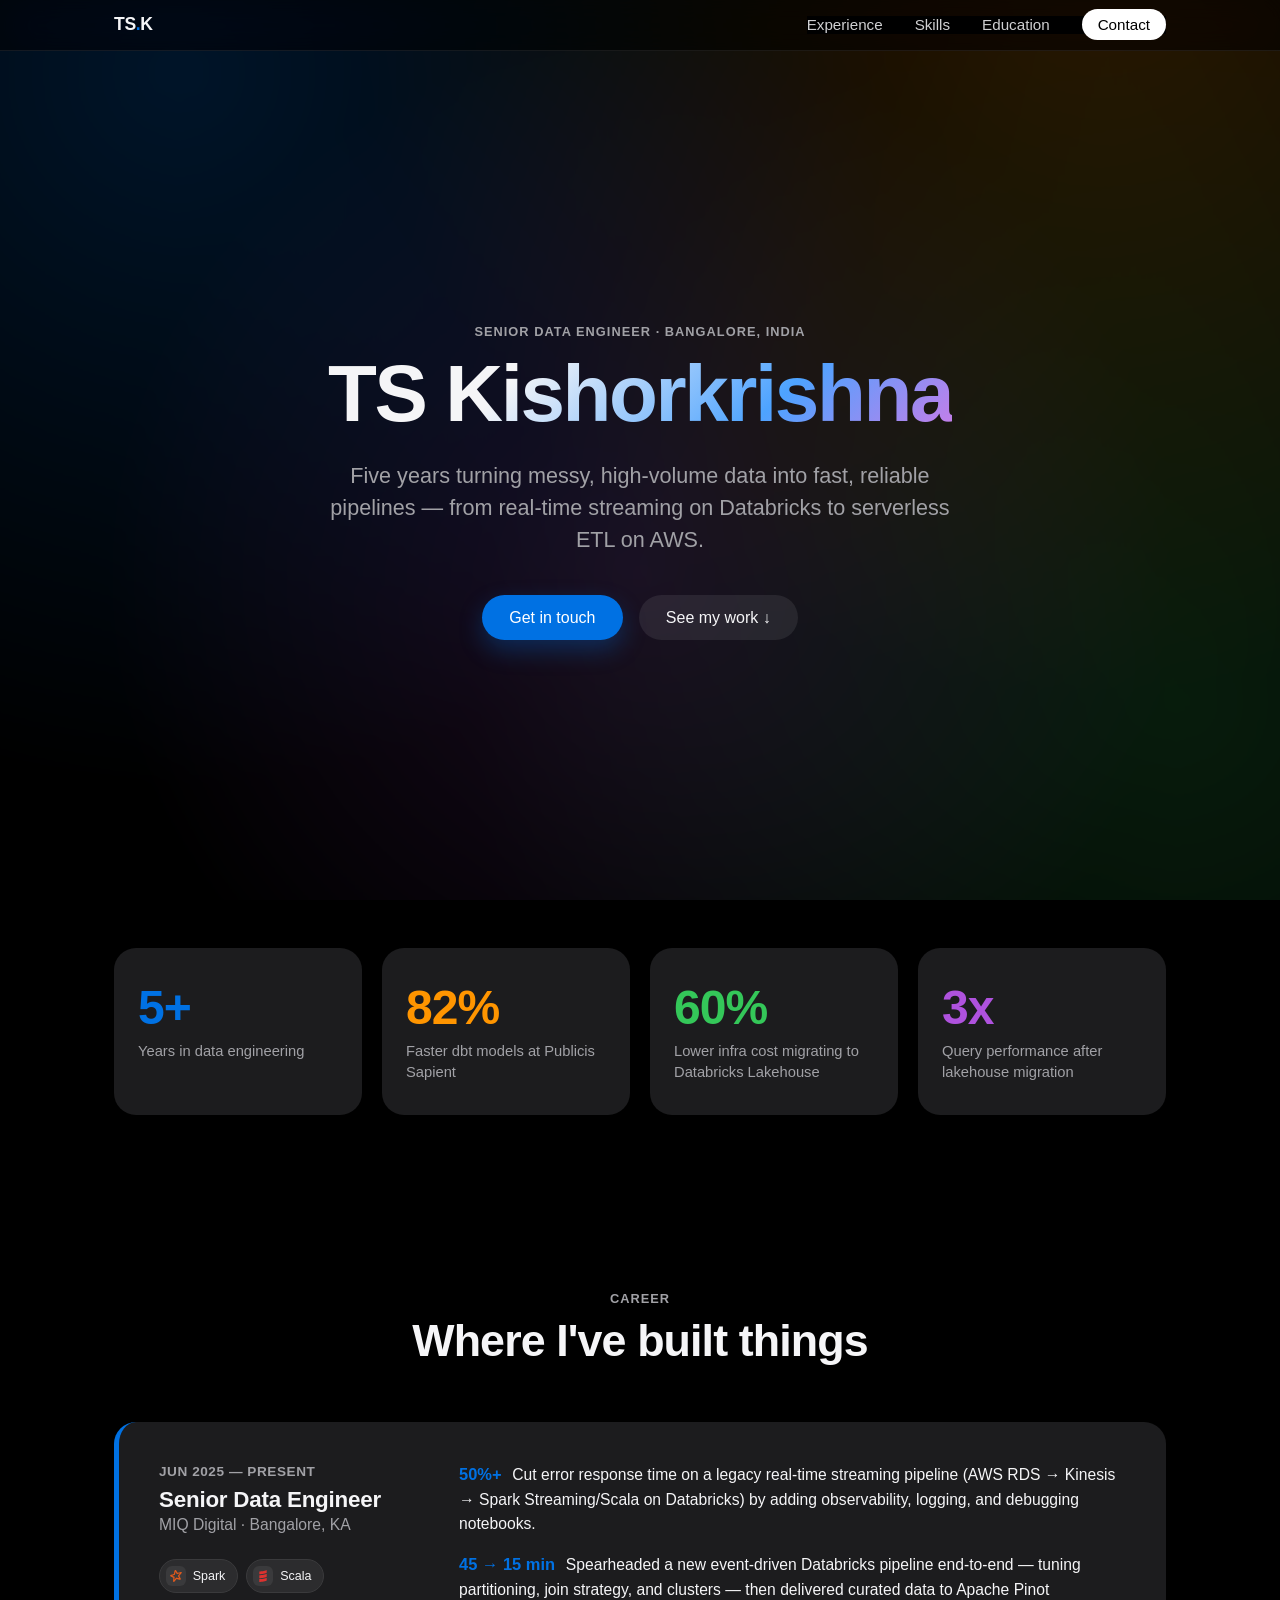
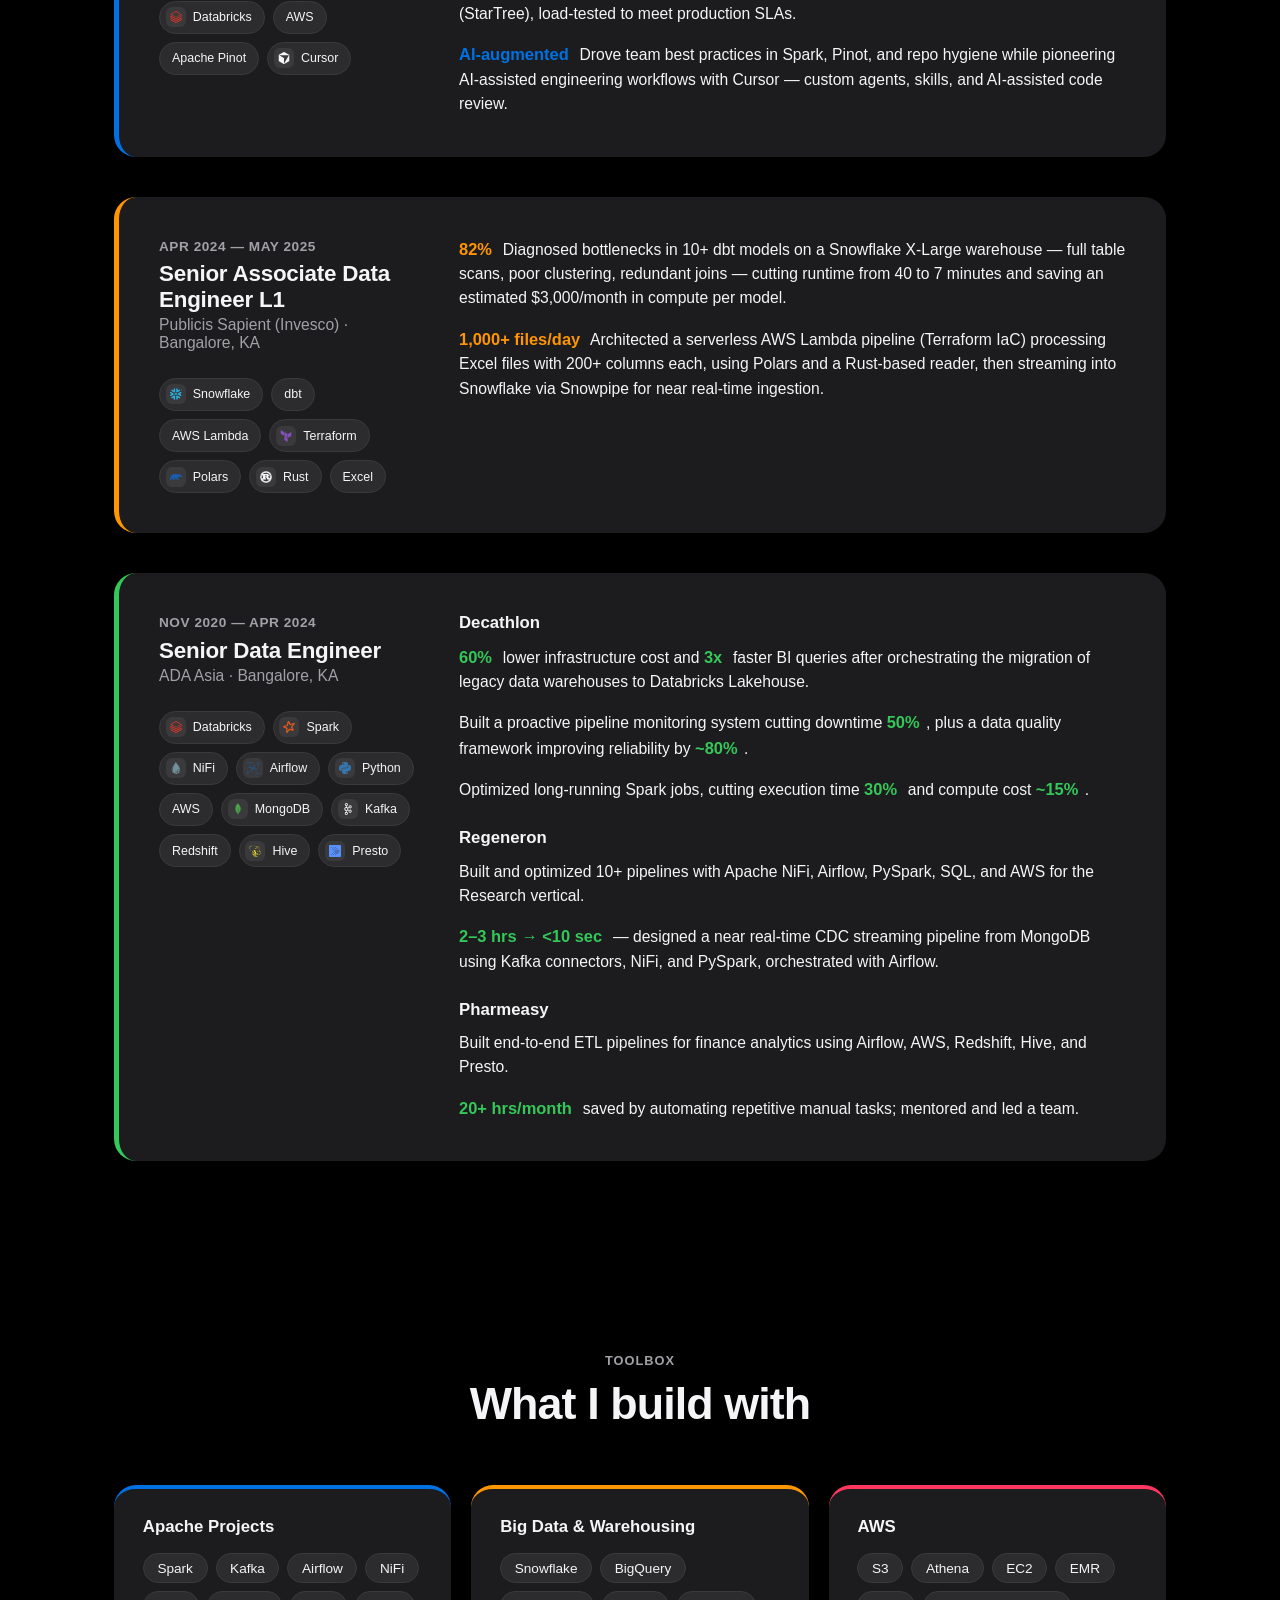
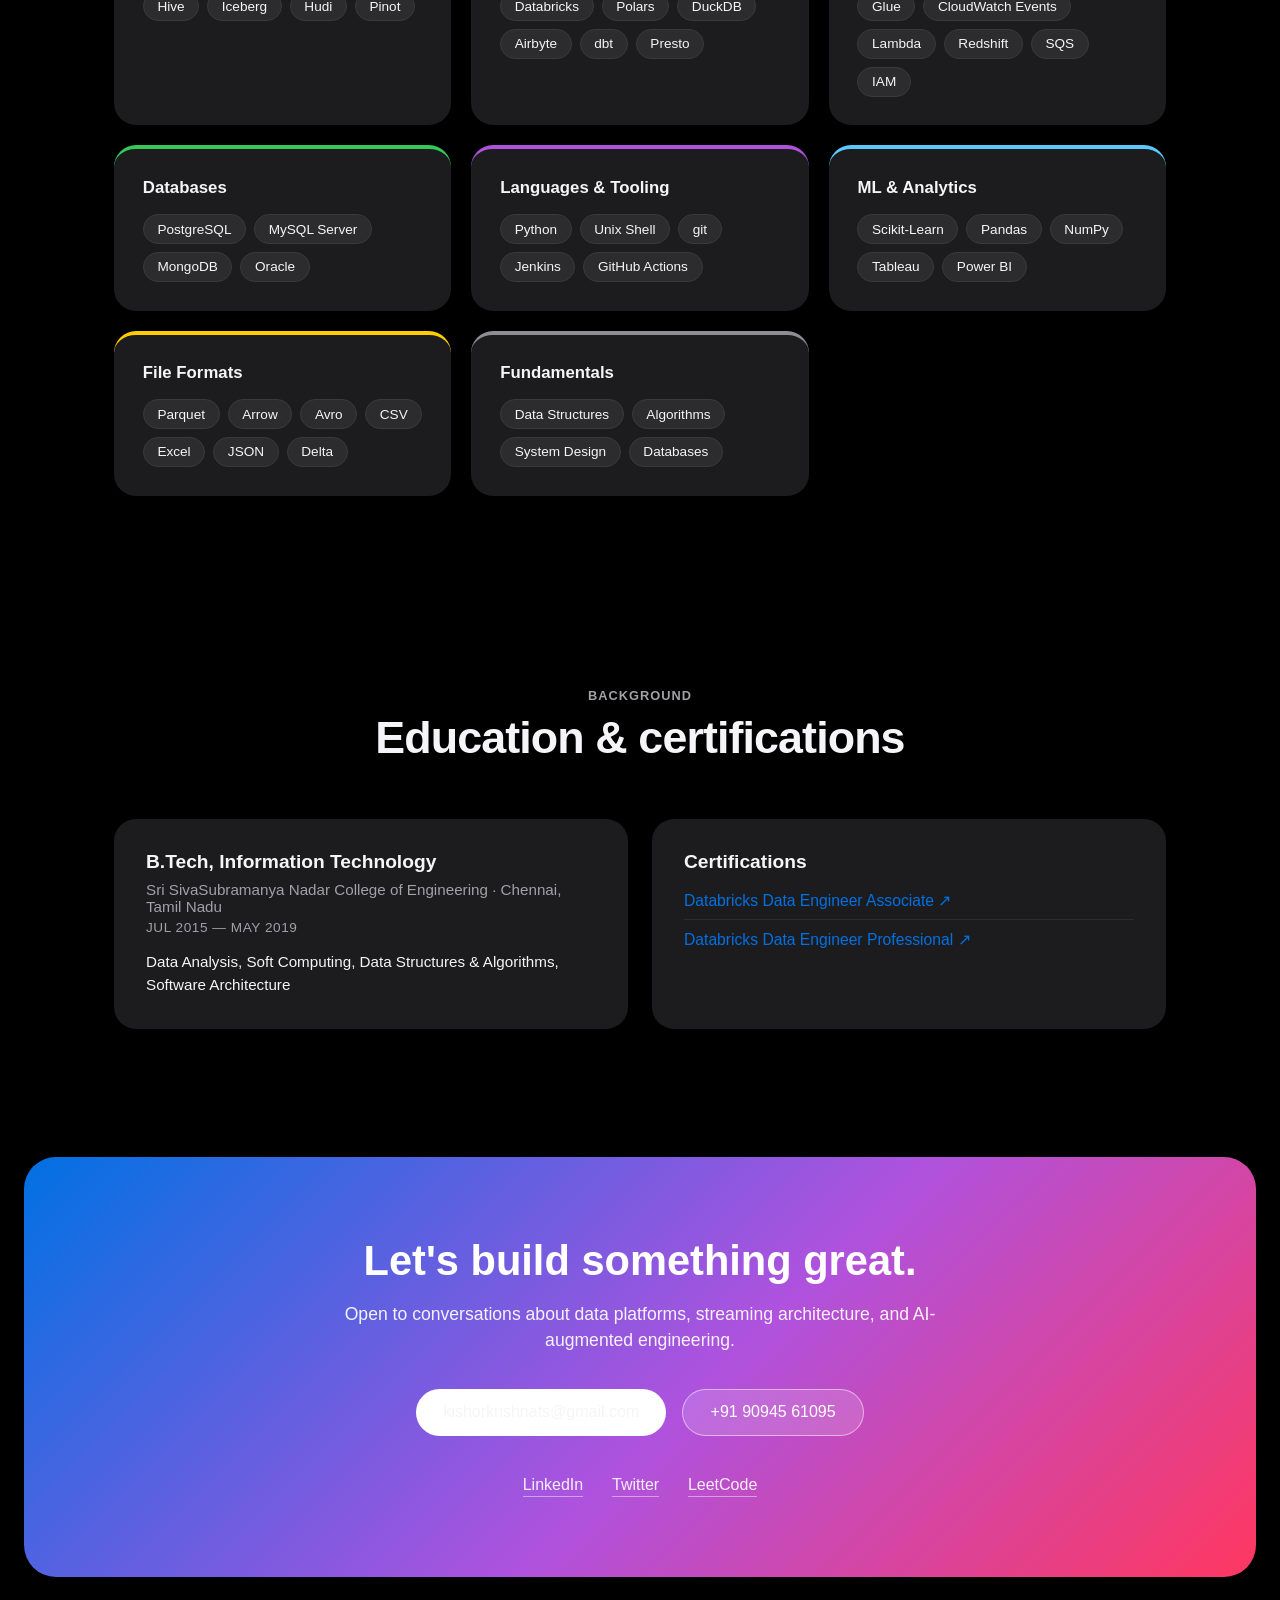
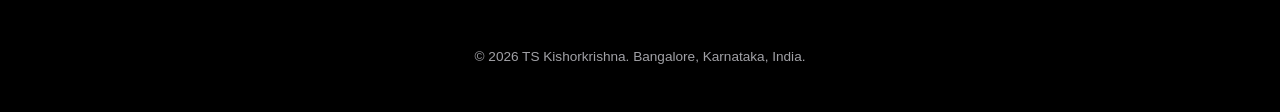
==== commit 6c3c1721: "Make dark theme permanent and fix Kafka icon contrast" ====
--- a/index.html
+++ b/index.html
@@ -150,7 +150,7 @@
         <span class="tech-chip"><span class="icon-tile"><svg viewBox="0 0 24 24" style="fill:#3776AB"><path d="M14.25.18l.9.2.73.26.59.3.45.32.34.34.25.34.16.33.1.3.04.26.02.2-.01.13V8.5l-.05.63-.13.55-.21.46-.26.38-.3.31-.33.25-.35.19-.35.14-.33.1-.3.07-.26.04-.21.02H8.77l-.69.05-.59.14-.5.22-.41.27-.33.32-.27.35-.2.36-.15.37-.1.35-.07.32-.04.27-.02.21v3.06H3.17l-.21-.03-.28-.07-.32-.12-.35-.18-.36-.26-.36-.36-.35-.46-.32-.59-.28-.73-.21-.88-.14-1.05-.05-1.23.06-1.22.16-1.04.24-.87.32-.71.36-.57.4-.44.42-.33.42-.24.4-.16.36-.1.32-.05.24-.01h.16l.06.01h8.16v-.83H6.18l-.01-2.75-.02-.37.05-.34.11-.31.17-.28.25-.26.31-.23.38-.2.44-.18.51-.15.58-.12.64-.1.71-.06.77-.04.84-.02 1.27.05zm-6.3 1.98l-.23.33-.08.41.08.41.23.34.33.22.41.09.41-.09.33-.22.23-.34.08-.41-.08-.41-.23-.33-.33-.22-.41-.09-.41.09zm13.09 3.95l.28.06.32.12.35.18.36.27.36.35.35.47.32.59.28.73.21.88.14 1.04.05 1.23-.06 1.23-.16 1.04-.24.86-.32.71-.36.57-.4.45-.42.33-.42.24-.4.16-.36.09-.32.05-.24.02-.16-.01h-8.22v.82h5.84l.01 2.76.02.36-.05.34-.11.31-.17.29-.25.25-.31.24-.38.2-.44.17-.51.15-.58.13-.64.09-.71.07-.77.04-.84.01-1.27-.04-1.07-.14-.9-.2-.73-.25-.59-.3-.45-.33-.34-.34-.25-.34-.16-.33-.1-.3-.04-.25-.02-.2.01-.13v-5.34l.05-.64.13-.54.21-.46.26-.38.3-.32.33-.24.35-.2.35-.14.33-.1.3-.06.26-.04.21-.02.13-.01h5.84l.69-.05.59-.14.5-.21.41-.28.33-.32.27-.35.2-.36.15-.36.1-.35.07-.32.04-.28.02-.21V6.07h2.09l.14.01zm-6.47 14.25l-.23.33-.08.41.08.41.23.33.33.23.41.08.41-.08.33-.23.23-.33.08-.41-.08-.41-.23-.33-.33-.23-.41-.08-.41.08z"/></svg></span>Python</span>
         <span class="tech-chip tech-chip-text">AWS</span>
         <span class="tech-chip"><span class="icon-tile"><svg viewBox="0 0 24 24" style="fill:#47A248"><path d="M17.193 9.555c-1.264-5.58-4.252-7.414-4.573-8.115-.28-.394-.53-.954-.735-1.44-.036.495-.055.685-.523 1.184-.723.566-4.438 3.682-4.74 10.02-.282 5.912 4.27 9.435 4.888 9.884l.07.05A73.49 73.49 0 0111.91 24h.481c.114-1.032.284-2.056.51-3.07.417-.296.604-.463.85-.693a11.342 11.342 0 003.639-8.464c.01-.814-.103-1.662-.197-2.218zm-5.336 8.195s0-8.291.275-8.29c.213 0 .49 10.695.49 10.695-.381-.045-.765-1.76-.765-2.405z"/></svg></span>MongoDB</span>
-        <span class="tech-chip"><span class="icon-tile"><svg viewBox="0 0 24 24" style="fill:#231F20"><path d="M9.71 2.136a1.43 1.43 0 0 0-2.047 0h-.007a1.48 1.48 0 0 0-.421 1.042c0 .41.161.777.422 1.039l.007.007c.257.264.616.426 1.019.426.404 0 .766-.162 1.027-.426l.003-.007c.261-.262.421-.629.421-1.039 0-.408-.159-.777-.421-1.042H9.71zM8.683 22.295c.404 0 .766-.167 1.027-.429l.003-.008c.261-.261.421-.631.421-1.036 0-.41-.159-.778-.421-1.044H9.71a1.42 1.42 0 0 0-1.027-.432 1.4 1.4 0 0 0-1.02.432h-.007c-.26.266-.422.634-.422 1.044 0 .406.161.775.422 1.036l.007.008c.258.262.617.429 1.02.429zm7.89-4.462c.359-.096.683-.33.882-.684l.027-.052a1.47 1.47 0 0 0 .114-1.067 1.454 1.454 0 0 0-.675-.896l-.021-.014a1.425 1.425 0 0 0-1.078-.132c-.36.091-.684.335-.881.686-.2.349-.241.75-.146 1.119.099.363.33.691.675.896h.002c.346.203.737.239 1.101.144zm-6.405-7.342a2.083 2.083 0 0 0-1.485-.627c-.58 0-1.103.242-1.482.627-.378.385-.612.916-.612 1.507s.233 1.124.612 1.514a2.08 2.08 0 0 0 2.967 0c.379-.39.612-.923.612-1.514s-.233-1.122-.612-1.507zm-.835-2.51c.843.141 1.6.552 2.178 1.144h.004c.092.093.182.196.265.299l1.446-.851a3.176 3.176 0 0 1-.047-1.808 3.149 3.149 0 0 1 1.456-1.926l.025-.016a3.062 3.062 0 0 1 2.345-.306c.77.21 1.465.721 1.898 1.482v.002c.431.757.518 1.626.313 2.408a3.145 3.145 0 0 1-1.456 1.928l-.198.118h-.02a3.095 3.095 0 0 1-2.154.201 3.127 3.127 0 0 1-1.514-.944l-1.444.848a4.162 4.162 0 0 1 0 2.879l1.444.846c.413-.47.939-.789 1.514-.944a3.041 3.041 0 0 1 2.371.319l.048.023v.002a3.17 3.17 0 0 1 1.408 1.906 3.215 3.215 0 0 1-.313 2.405l-.026.053-.003-.005a3.147 3.147 0 0 1-1.867 1.436 3.096 3.096 0 0 1-2.371-.318v-.006a3.156 3.156 0 0 1-1.456-1.927 3.175 3.175 0 0 1 .047-1.805l-1.446-.848a3.905 3.905 0 0 1-.265.294l-.004.005a3.938 3.938 0 0 1-2.178 1.138v1.699a3.09 3.09 0 0 1 1.56.862l.002.004c.565.572.914 1.368.914 2.243 0 .873-.35 1.664-.914 2.239l-.002.009a3.1 3.1 0 0 1-2.21.931 3.1 3.1 0 0 1-2.206-.93h-.002v-.009a3.186 3.186 0 0 1-.916-2.239c0-.875.35-1.672.916-2.243v-.004h.002a3.1 3.1 0 0 1 1.558-.862v-1.699a3.926 3.926 0 0 1-2.176-1.138l-.006-.005a4.098 4.098 0 0 1-1.173-2.874c0-1.122.452-2.136 1.173-2.872h.006a3.947 3.947 0 0 1 2.176-1.144V6.289a3.137 3.137 0 0 1-1.558-.864h-.002v-.004a3.192 3.192 0 0 1-.916-2.243c0-.871.35-1.669.916-2.243l.002-.002A3.084 3.084 0 0 1 8.683 0c.861 0 1.641.355 2.21.932v.002h.002c.565.574.914 1.372.914 2.243 0 .876-.35 1.667-.914 2.243l-.002.005a3.142 3.142 0 0 1-1.56.864v1.692zm8.121-1.129l-.012-.019a1.452 1.452 0 0 0-.87-.668 1.43 1.43 0 0 0-1.103.146h.002c-.347.2-.58.529-.677.896-.095.365-.054.768.146 1.119l.007.009c.2.347.519.579.874.673.357.103.755.059 1.098-.144l.019-.009a1.47 1.47 0 0 0 .657-.885 1.493 1.493 0 0 0-.141-1.118"/></svg></span>Kafka</span>
+        <span class="tech-chip"><span class="icon-tile"><svg viewBox="0 0 24 24" class="icon-invert" style="fill:#231F20"><path d="M9.71 2.136a1.43 1.43 0 0 0-2.047 0h-.007a1.48 1.48 0 0 0-.421 1.042c0 .41.161.777.422 1.039l.007.007c.257.264.616.426 1.019.426.404 0 .766-.162 1.027-.426l.003-.007c.261-.262.421-.629.421-1.039 0-.408-.159-.777-.421-1.042H9.71zM8.683 22.295c.404 0 .766-.167 1.027-.429l.003-.008c.261-.261.421-.631.421-1.036 0-.41-.159-.778-.421-1.044H9.71a1.42 1.42 0 0 0-1.027-.432 1.4 1.4 0 0 0-1.02.432h-.007c-.26.266-.422.634-.422 1.044 0 .406.161.775.422 1.036l.007.008c.258.262.617.429 1.02.429zm7.89-4.462c.359-.096.683-.33.882-.684l.027-.052a1.47 1.47 0 0 0 .114-1.067 1.454 1.454 0 0 0-.675-.896l-.021-.014a1.425 1.425 0 0 0-1.078-.132c-.36.091-.684.335-.881.686-.2.349-.241.75-.146 1.119.099.363.33.691.675.896h.002c.346.203.737.239 1.101.144zm-6.405-7.342a2.083 2.083 0 0 0-1.485-.627c-.58 0-1.103.242-1.482.627-.378.385-.612.916-.612 1.507s.233 1.124.612 1.514a2.08 2.08 0 0 0 2.967 0c.379-.39.612-.923.612-1.514s-.233-1.122-.612-1.507zm-.835-2.51c.843.141 1.6.552 2.178 1.144h.004c.092.093.182.196.265.299l1.446-.851a3.176 3.176 0 0 1-.047-1.808 3.149 3.149 0 0 1 1.456-1.926l.025-.016a3.062 3.062 0 0 1 2.345-.306c.77.21 1.465.721 1.898 1.482v.002c.431.757.518 1.626.313 2.408a3.145 3.145 0 0 1-1.456 1.928l-.198.118h-.02a3.095 3.095 0 0 1-2.154.201 3.127 3.127 0 0 1-1.514-.944l-1.444.848a4.162 4.162 0 0 1 0 2.879l1.444.846c.413-.47.939-.789 1.514-.944a3.041 3.041 0 0 1 2.371.319l.048.023v.002a3.17 3.17 0 0 1 1.408 1.906 3.215 3.215 0 0 1-.313 2.405l-.026.053-.003-.005a3.147 3.147 0 0 1-1.867 1.436 3.096 3.096 0 0 1-2.371-.318v-.006a3.156 3.156 0 0 1-1.456-1.927 3.175 3.175 0 0 1 .047-1.805l-1.446-.848a3.905 3.905 0 0 1-.265.294l-.004.005a3.938 3.938 0 0 1-2.178 1.138v1.699a3.09 3.09 0 0 1 1.56.862l.002.004c.565.572.914 1.368.914 2.243 0 .873-.35 1.664-.914 2.239l-.002.009a3.1 3.1 0 0 1-2.21.931 3.1 3.1 0 0 1-2.206-.93h-.002v-.009a3.186 3.186 0 0 1-.916-2.239c0-.875.35-1.672.916-2.243v-.004h.002a3.1 3.1 0 0 1 1.558-.862v-1.699a3.926 3.926 0 0 1-2.176-1.138l-.006-.005a4.098 4.098 0 0 1-1.173-2.874c0-1.122.452-2.136 1.173-2.872h.006a3.947 3.947 0 0 1 2.176-1.144V6.289a3.137 3.137 0 0 1-1.558-.864h-.002v-.004a3.192 3.192 0 0 1-.916-2.243c0-.871.35-1.669.916-2.243l.002-.002A3.084 3.084 0 0 1 8.683 0c.861 0 1.641.355 2.21.932v.002h.002c.565.574.914 1.372.914 2.243 0 .876-.35 1.667-.914 2.243l-.002.005a3.142 3.142 0 0 1-1.56.864v1.692zm8.121-1.129l-.012-.019a1.452 1.452 0 0 0-.87-.668 1.43 1.43 0 0 0-1.103.146h.002c-.347.2-.58.529-.677.896-.095.365-.054.768.146 1.119l.007.009c.2.347.519.579.874.673.357.103.755.059 1.098-.144l.019-.009a1.47 1.47 0 0 0 .657-.885 1.493 1.493 0 0 0-.141-1.118"/></svg></span>Kafka</span>
         <span class="tech-chip tech-chip-text">Redshift</span>
         <span class="tech-chip"><span class="icon-tile"><svg viewBox="0 0 24 24" style="fill:#FDEE21"><path d="M5.902.258c-.331.216-.65.525-.994.877-.569.589-.947 1.164-1.526 1.59-.116.1-.441.26-.85.284-.192.01-.318.042-.672-.003-.312-.169-.608-.059-.897.287-.317.456-.72 1.322-.886 1.868-.345 1.39.533 2.536 1.375 3.42.749.73 1.18 1.188 1.488 1.859.233.435.405 1.032.592 1.45.067.133.053.132.235.172.39.084.934.084 1.417.126.209.003.496-.005.768-.033.375-.071.815-.14 1.185-.268.36-.09.682-.212.971-.325-.037.126-.313.249-.416.41-.962 1.376-1.24 2.605-1.09 4.51l-.008-.007.011.05.006.077c.097.874.298 1.6.6 2.43a6.8 6.8 0 0 0 .717 1.38c.072.101.152.205.238.31h-.002l.005.004c.93 1.13 2.706 2.45 5.098 2.986.457.062.975.029 1.463-.1 1.292-.392 3.925-1.319 3.925-1.319s-2.337.194-3.408.088c-.248-.039-.52-.052-.693-.221-.03-.037-.135-.25-.067-.251.093-.003.36-.113.77-.15-.877-.094-.865-.093-.929-.253a9.968 9.968 0 0 0-.409-.884c.386.033 1.24.08 1.529-.218 0 0-.505.058-.951.006a2.76 2.76 0 0 1-.484-.137c-.2-.079-.365-.103-.404-.154-.07-.177-.116-.236-.2-.473-.114-.315-.123-.665-.145-.986.292.36.664.663 1.157.818.006-.013.638.275 1.098.127l.088-.029c-.045.009-.307.02-.409-.03-.934-.398-1.075-.745-1.226-.918l-.403-.604c.123-.245.192-.254.355-.256.491.054.705.096 1.004.024.203.416.257.835.718 1.137 1.533.456 1.866-.135 2.237-.656 1.104.81 2.9 1.059 4.147.014 1.586-1.835 2.088-4.728 1.947-4.893-.198-.336-.457-.683-.68-.635-.796.217-1.09.62-1.877.529.094-.006.252-.008.253-.017.06-.667-.005-.99-.034-1.046-.24-.527-.554-1.082-.772-1.498-.057-.086-.223-.742-.5-1-.12-.102-.41-.37-.41-.37l-.026.285s.114.017.158.193c.079.322.313.854.542 1.33h-.37l.424.11c.228.465.437.852.467.888.193.312.148.673.155.98l-.11.055c-.017-.361-.405-.335-.732-.338l-.268-.066c.082.076.334.07.232.233-.086.046-.125.242-.174.407l-.145.007c.256.1.494.188.776.306l.142.021-.142.357-.193-.078-.007-.135c-.34-.136-.995-.193-1.019-.165-.242.237-.418.524-.609.8.262-.204.46-.512.813-.597.028-.003.378.065.568.098-.122.025-.32.034-.35.077-.269.332-.466.736-.697 1.105.319-.329.416-.666.957-.985.045-.03.375-.023.536.058-.051.183-.167.401-.26.607-.133.313-.386.601-.58.902.608-.74.435-.469.841-.946.17-.404.34-.84.497-1.271l.03-.016c.054.033.47-.008.795.012.559-.12.535-.367 1.018-.404.325-.025.358.586.353.634a7.248 7.248 0 0 1-.58 2.174c-.652 1.258-1.383 2.388-2.42 2.545-1.265.221-1.922-.332-2.608-.684l-.262.224c-.891.887-1.949.808-2.382-.351l-.003-.006a2.839 2.839 0 0 0-.092-.175c-.127-.246-.25-.495-.402-.724-1.338-1.058-.72-2.022-.364-2.632-.744-.188-1.73-.588-1.866-1.113-.219-1.7-.108-2.24.11-3.113-.996.21-2.006.419-3.077.776l-.001-.008c-.286.064-1.246.416-1.518.563-.617.179-1.13.366-1.917.563a2.934 2.934 0 0 1-.753-.002c-.566-.077-1.531-.008-1.593-.065-.383-.535-.488-1.493-.838-2.006l-.004-.005-.005-.004c-.203-.275-.441-.498-.675-.73C1.49 8.213.773 7.407.572 6.554c-.05-.252-.18-.513-.112-1.258l.002-.004.001-.003c.202-.697.53-1.265 1.087-1.834.58.01 1.153.022 1.6.108.205.034.631.09 1.071.254 1.115.415 2.587 1.097 2.587 1.097-1.105-.607-2.34-1.395-3.121-1.554-.117-.017-.188-.07-.222-.162 1.173-.69 1.388-1.502 2.16-2.23.353-.154.49-.232.79-.265 2.774.439 4.52 1.543 5.9 2.282.56.304 1.07.535 1.557.812.426.14 1.713 1.113 2.09 1.637.383.807.662 1.68.917 2.522.183.857.343 1.204.343 1.204s-.155-.716-.13-.845c.162.06.542.18.7.16 0 0-.705-.364-.797-.686-.296-1.033-.594-2.641-.674-2.725-.226-.284-1.168-1.005-1.746-1.339-.218-.126-.336-.204-.345-.26.184-.186.412-.433.617-.59.195-.15.374-.32.647-.42 1.2-.541 1.886.207 2.05.056 0 0-.259-.296-.144-.247.117.063.5.138.542.177.437.342 1.581 1.593 2.27 2.913.166.323.233.536.156.925-.077.39-.136.604-.22.864-.076.174-.505 1.365-.503 1.525-.087.653.28 1.471.28 1.471.003-.222-.014-.34.006-.499l.025-.284s-.016-.075-.013-.105c.019-.196.067-.361.081-.474.138-.853.377-1.467.65-2.216.08-.189.185-.294.18-.438.005-.255-.224-.598-.389-.933a10.141 10.141 0 0 0-.627-1.112c-.596-.857-1.103-1.527-2.033-1.947-.26-.114-1.284-.226-1.638-.16-.429.09-.797.178-1.092.367-.462.296-.826.755-1.252 1.025-.944-.472-1.4-.825-1.484-.874-.561-.3-1.234-.649-1.958-.98-.348-.321-2.504-1.096-4.479-1.25zm9.705 19.318c.004 0 .007-.001.007-.002zm1.957-16.262c.05.26.091.517.287.844.42.463.571.79.63.935.205.526.369 1.052.519 1.578-.05-.548-.237-1.136-.313-1.66-.043-.24-.954-1.68-1.123-1.697zm-7.078 2.51c1.051.267 2.609.274 3.368.743.011.041-.02.068-.066.09-.187-.026-.372-.077-.57-.03-.29.093-.548.269-.822.406.754-.154.965.027 1.538.075.62.236.985 1.375 1.394 1.696-.378-.827-.617-2.06-1.355-2.714-.917-.294-2.267-.226-3.487-.267zm6.987 4.916a3.036 3.036 0 0 0-.668.066c-.16.215-.17.433-.24.635.476-.525.665-.557 1.427-.666a4.429 4.429 0 0 0-.52-.035zm-7.787.365c.496 1.86 1.516 3.733 2.53 5.44.39.496.497.718 1.087 1.018-.049.103-.103.23-.162.376-1.132-.559-2.067-1.232-3.008-1.91-1.512-1.104-1.89-2.418-2.155-4.136a.363.363 0 0 1 .12-.108 4.556 4.556 0 0 1 1.588-.68zm8.185 1.135c-.466-.002-.851.16-1.351.482 0 0 .554-.08.544-.03-.037.175.048.575.073.602l.006-.005c0 .006-.003.008-.006.005l-.306.25c.654-.329 1.341-.263 2.039-.313 0 0-.588-.162-.552-.167.131-.019-.035-.613-.08-.626a4.2 4.2 0 0 1 .334-.094 2.81 2.81 0 0 0-.701-.104zm-1.351.482zm.904.081c.094.001.189.028.22.09a.484.484 0 0 1 .018.265.538.538 0 0 0-.395.12c-.071.07-.123-.347-.068-.412.034-.04.13-.064.225-.063zm3.017.298c.084-.001.256.009.287.12.02.062-.042.27-.072.292-.046.023-.356.003-.369-.061-.026-.076.037-.306.108-.348l.046-.003zm2.897.384l-.553.27c-.9.284-.954.03-1.29-.066.222.253.487.442.958.33.645-.196.667-.36.885-.534zm-16.499.699c.5 1.36 2.887 3.894 6.09 4.278l-.008.018c-.11.266-.202.724-.196 1.104l-.006.01c-4.155-.885-4.67-1.994-5.951-2.987-.093-.768-.105-1.602.071-2.423zm9.442 1.904c-.021 0-.033 0-.033.003-.296.21-.34.412-.334.586.491-.483.473-.485 1.19-.48a7.261 7.261 0 0 0-.823-.109zm.296.363c-.105.567-.487.97-.783 1.368-.059.093-.101.22.189.624.078.108.36.126.55.116-.193-.146-.488-.301-.536-.436.341.233.657.3.943.262.065-.007.146-.077.209-.183.127-.274.227-.34.328-.413l.232.29.262-.223c-.581-.455-1.07-.923-1.394-1.405zm-9.281 2.42c1.46.878 3.814 1.839 5.812 1.791.2.347.439.711.633 1.001-2.544.387-4.308-.391-5.387-.92l-.117-.118c-.345-.391-.676-1.134-.941-1.755zm6.884 3.456c.1.207.262.379.273.402.856 1.116-1.079.859-1.478.791-.71-.113-1.405-.391-2.065-.767 1.074-.021 2.208.06 3.27-.426Z"/></svg></span>Hive</span>
         <span class="tech-chip"><span class="icon-tile"><svg viewBox="0 0 24 24" style="fill:#5890FF"><path d="M1.3716 0C.6184 0 .0009.618.0009 1.3724v21.256C.0009 23.3825.6184 24 1.3716 24h21.256c.7545 0 1.3715-.6175 1.3715-1.3716V1.3724c0-.754-.617-1.3724-1.3715-1.3724zm11.9596 4.4849a.854.854 0 0 1 .032 0 .854.854 0 0 1 .854.854.854.854 0 0 1-.854.854.854.854 0 0 1-.854-.854.854.854 0 0 1 .822-.854zm-4.4458.094a.7595.7595 0 0 1 .007 0 .7595.7595 0 0 1 .76.76.7595.7595 0 0 1-.76.759.7595.7595 0 0 1-.759-.759.7595.7595 0 0 1 .752-.76zm-4.4636.095a.6645.6645 0 0 1 .664.665.6645.6645 0 0 1-.664.664.6645.6645 0 0 1-.6649-.664.6645.6645 0 0 1 .665-.665zm11.1766 1.9513a.9486.9486 0 0 1 .949.949.9486.9486 0 0 1-.949.948.9486.9486 0 0 1-.949-.948.9486.9486 0 0 1 .949-.949zm-4.5026.094a.8545.8545 0 0 1 .032 0 .8545.8545 0 0 1 .8549.854.8545.8545 0 0 1-.8549.855.8545.8545 0 0 1-.8549-.855.8545.8545 0 0 1 .823-.854zm-4.4458.095a.7595.7595 0 0 1 .0071 0 .7595.7595 0 0 1 .76.759.7595.7595 0 0 1-.76.76.7595.7595 0 0 1-.759-.76.7595.7595 0 0 1 .752-.759zm11.167 1.9513a1.0436 1.0436 0 0 1 .0177 0 1.0436 1.0436 0 0 1 1.043 1.0431 1.0436 1.0436 0 0 1-1.043 1.044 1.0436 1.0436 0 0 1-1.044-1.044 1.0436 1.0436 0 0 1 1.0262-1.043zm-4.4539.095a.9486.9486 0 0 1 .949.949.9486.9486 0 0 1-.949.9481.9486.9486 0 0 1-.949-.948.9486.9486 0 0 1 .949-.949zm-4.4706.0941a.854.854 0 0 1 .8549.854.854.854 0 0 1-.855.854.854.854 0 0 1-.854-.854.854.854 0 0 1 .854-.854zM20.069 10.906a1.1386 1.1386 0 0 1 1.139 1.139 1.1386 1.1386 0 0 1-1.139 1.138 1.1386 1.1386 0 0 1-1.139-1.138 1.1386 1.1386 0 0 1 1.139-1.139zm-4.4698.095a1.0436 1.0436 0 0 1 1.0431 1.044 1.0436 1.0436 0 0 1-1.043 1.043 1.0436 1.0436 0 0 1-1.044-1.043 1.0436 1.0436 0 0 1 1.044-1.044zm-4.4715.094a.949.949 0 0 1 .9499.949.949.949 0 0 1-.9499.949.949.949 0 0 1-.949-.949.949.949 0 0 1 .949-.949zm6.706 2.0463a1.1386 1.1386 0 0 1 1.139 1.139 1.1386 1.1386 0 0 1-1.139 1.138 1.1386 1.1386 0 0 1-1.139-1.138 1.1386 1.1386 0 0 1 1.139-1.139zm-4.4884.095a1.0436 1.0436 0 0 1 .0177 0 1.0436 1.0436 0 0 1 1.044 1.043 1.0436 1.0436 0 0 1-1.044 1.044 1.0436 1.0436 0 0 1-1.044-1.044 1.0436 1.0436 0 0 1 1.0263-1.043zm-4.46.284a.7595.7595 0 0 1 .007 0 .7595.7595 0 0 1 .76.759.7595.7595 0 0 1-.76.76.7595.7595 0 0 1-.759-.76.7595.7595 0 0 1 .752-.759zm6.6793 1.8563a1.1386 1.1386 0 0 1 .0337 0 1.1386 1.1386 0 0 1 1.139 1.138 1.1386 1.1386 0 0 1-1.139 1.139 1.1386 1.1386 0 0 1-1.139-1.139 1.1386 1.1386 0 0 1 1.1053-1.138zm-8.9146.379a.7595.7595 0 0 1 .007 0 .7595.7595 0 0 1 .76.759.7595.7595 0 0 1-.76.76.7595.7595 0 0 1-.759-.76.7595.7595 0 0 1 .752-.759zm4.4706 0a.7595.7595 0 0 1 .0071 0 .7595.7595 0 0 1 .76.759.7595.7595 0 0 1-.76.76.7595.7595 0 0 1-.759-.76.7595.7595 0 0 1 .7519-.759zM4.4157 17.99a.7595.7595 0 0 1 .007 0 .7595.7595 0 0 1 .76.76.7595.7595 0 0 1-.76.759.7595.7595 0 0 1-.7599-.759.7595.7595 0 0 1 .7528-.76zm4.4697.0009a.7595.7595 0 0 1 .007 0 .7595.7595 0 0 1 .76.759.7595.7595 0 0 1-.76.76.7595.7595 0 0 1-.759-.76.7595.7595 0 0 1 .752-.759zm4.4777.0009a.7591.7591 0 0 1 .538.222c.2954.2963.2954.7773 0 1.0732a.7603.7603 0 0 1-1.075 0c-.296-.2959-.296-.777 0-1.0733a.7563.7563 0 0 1 .537-.222Z"/></svg></span>Presto</span>
--- a/styles.css
+++ b/styles.css
@@ -512,22 +512,20 @@
   .contact { margin: 1.5rem 1rem; padding: 3.5rem 1.5rem; }
 }
 
-/* ---------- Dark mode ---------- */
-@media (prefers-color-scheme: dark) {
-  :root {
-    --bg: #000000;
-    --ink: #f5f5f7;
-    --ink-soft: #a1a1a6;
-    --line: #2c2c2e;
-    --surface: #1c1c1e;
-  }
-  #navbar { background: rgba(0,0,0,0.6); border-bottom-color: rgba(255,255,255,0.08); }
-  .nav-links { background: rgba(0,0,0,0.96); }
-  .nav-cta { background: #fff; color: #000 !important; }
-  .btn-ghost { background: rgba(255,255,255,0.08); }
-  .pills span { background: #2c2c2e; border-color: #3a3a3c; color: var(--ink); }
-  .tech-chip { background: #2c2c2e; border-color: #3a3a3c; color: var(--ink); }
-  .icon-tile { background: #3a3a3c; }
-  .icon-invert { fill: #f5f5f7 !important; }
-  .hero h1 { background: linear-gradient(135deg, #f5f5f7 30%, #4da3ff 70%, #cb7ce8 100%); -webkit-background-clip: text; background-clip: text; }
-}
+/* ---------- Dark mode (permanent) ---------- */
+:root {
+  --bg: #000000;
+  --ink: #f5f5f7;
+  --ink-soft: #a1a1a6;
+  --line: #2c2c2e;
+  --surface: #1c1c1e;
+}
+#navbar { background: rgba(0,0,0,0.6); border-bottom-color: rgba(255,255,255,0.08); }
+.nav-links { background: rgba(0,0,0,0.96); }
+.nav-cta { background: #fff; color: #000 !important; }
+.btn-ghost { background: rgba(255,255,255,0.08); }
+.pills span { background: #2c2c2e; border-color: #3a3a3c; color: var(--ink); }
+.tech-chip { background: #2c2c2e; border-color: #3a3a3c; color: var(--ink); }
+.icon-tile { background: #3a3a3c; }
+.icon-invert { fill: #f5f5f7 !important; }
+.hero h1 { background: linear-gradient(135deg, #f5f5f7 30%, #4da3ff 70%, #cb7ce8 100%); -webkit-background-clip: text; background-clip: text; }
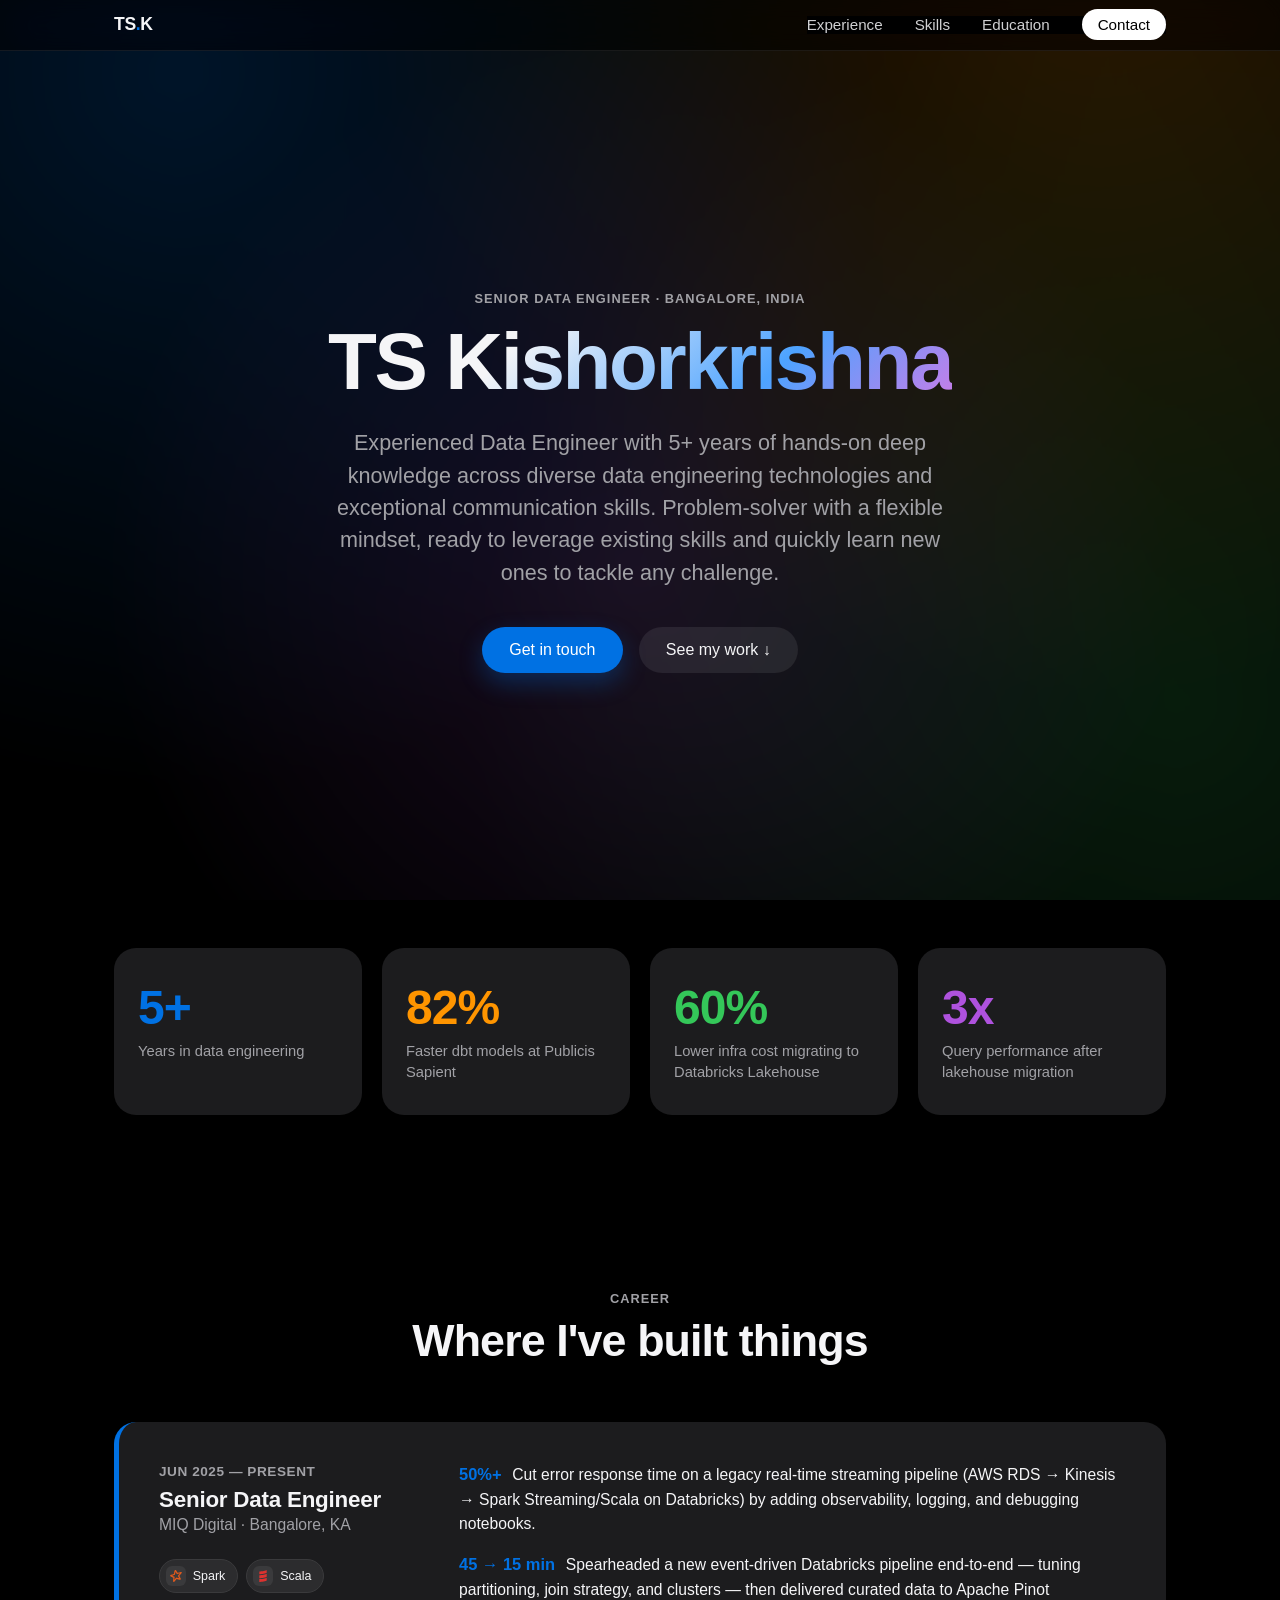
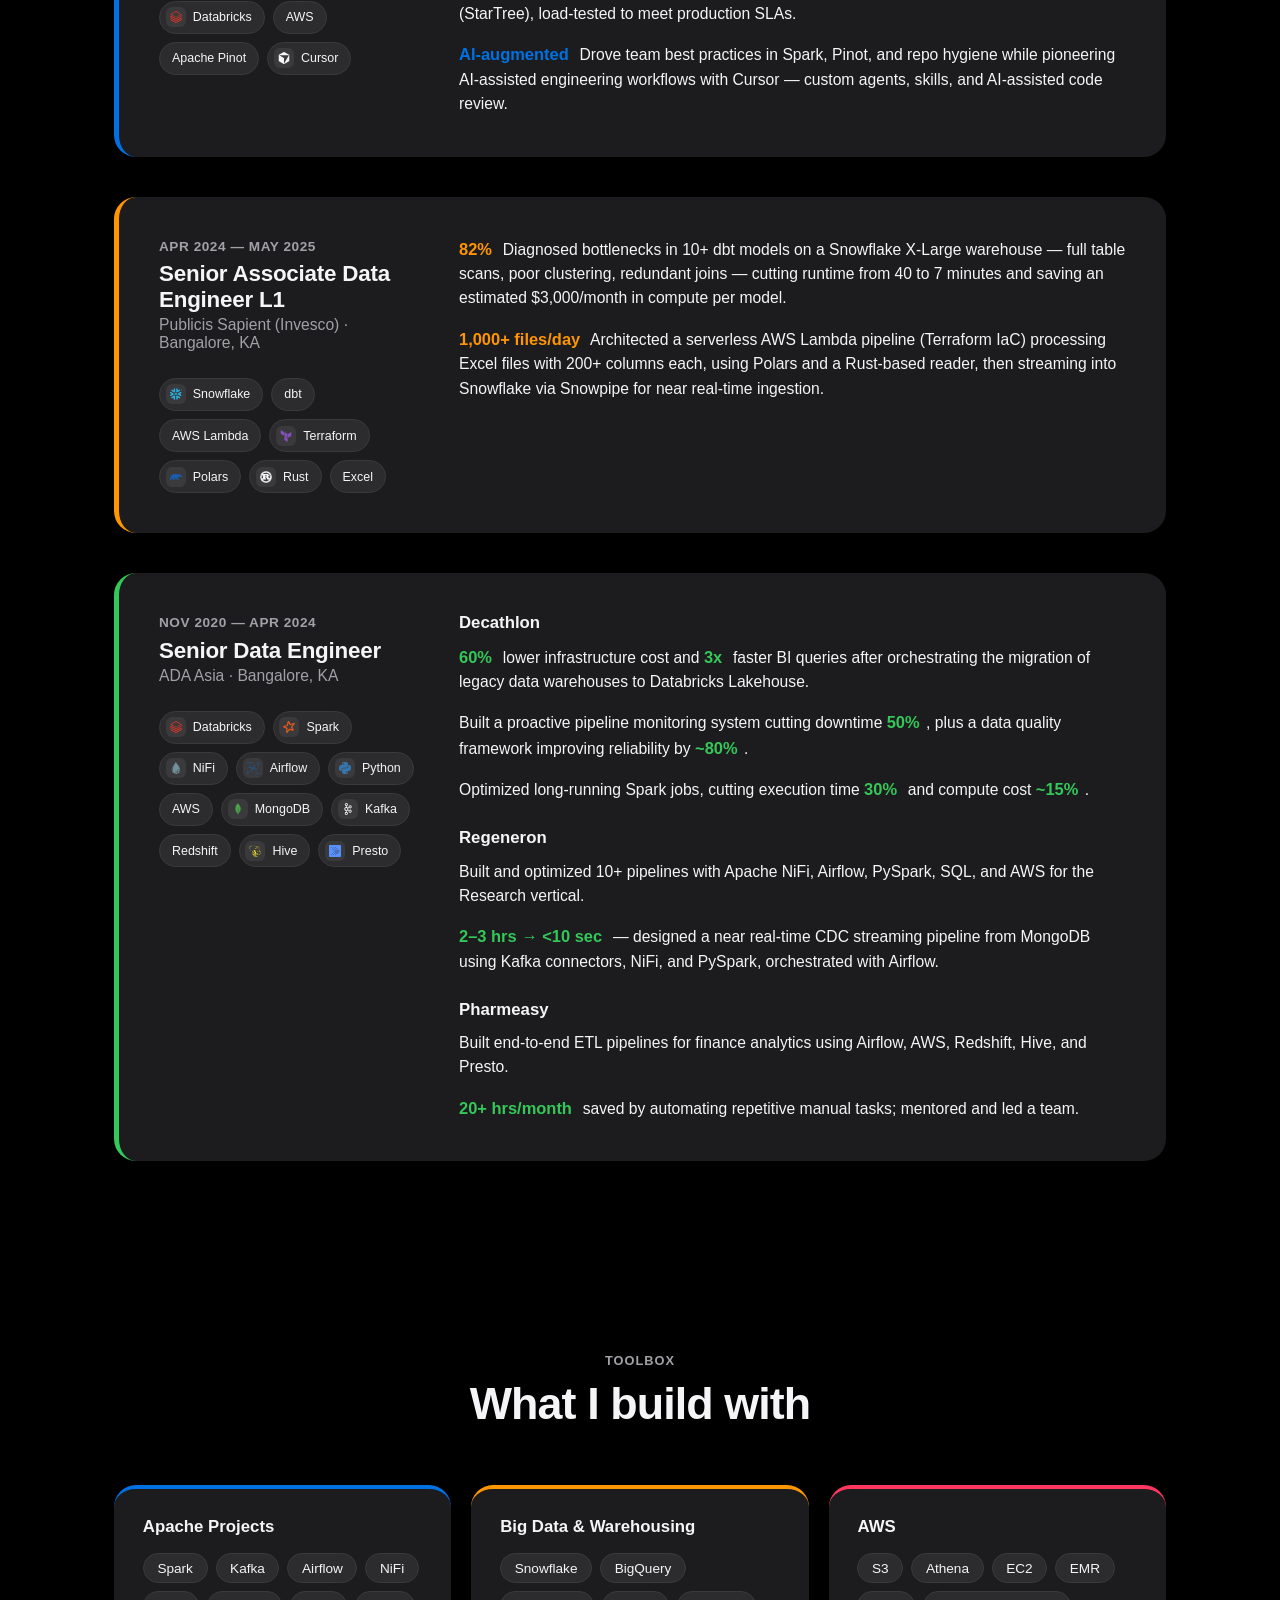
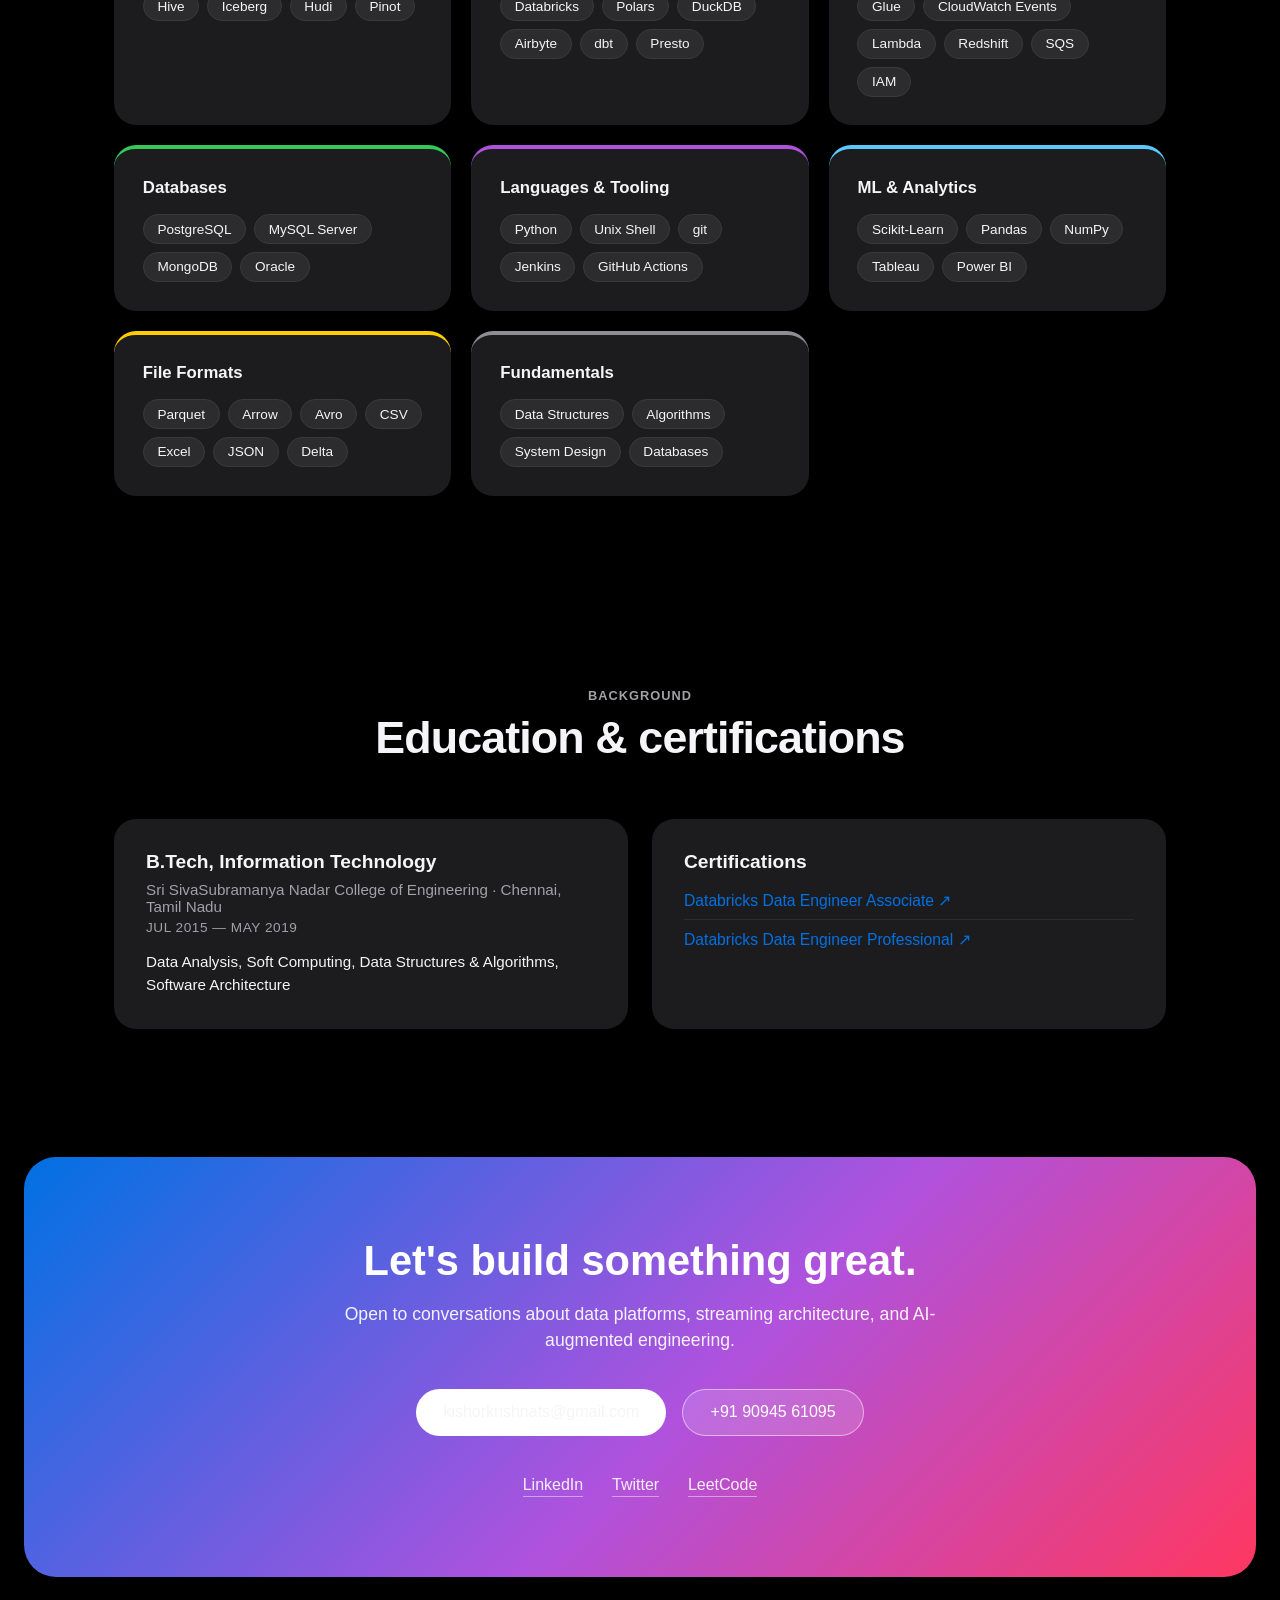
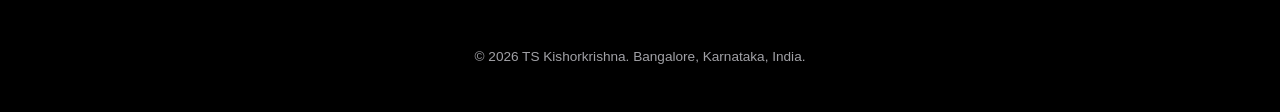
==== commit aa49cb9b: "Use resume summary verbatim as hero description" ====
--- a/index.html
+++ b/index.html
@@ -30,8 +30,9 @@
   <div class="hero-content reveal">
     <p class="eyebrow">Senior Data Engineer · Bangalore, India</p>
     <h1>TS Kishorkrishna</h1>
-    <p class="hero-sub">Five years turning messy, high-volume data into fast, reliable pipelines —
-      from real-time streaming on Databricks to serverless ETL on AWS.</p>
+    <p class="hero-sub">Experienced Data Engineer with 5+ years of hands-on deep knowledge across diverse
+      data engineering technologies and exceptional communication skills. Problem-solver with a flexible
+      mindset, ready to leverage existing skills and quickly learn new ones to tackle any challenge.</p>
     <div class="hero-actions">
       <a href="mailto:kishorkrishnats@gmail.com" class="btn btn-primary">Get in touch</a>
       <a href="#experience" class="btn btn-ghost">See my work ↓</a>
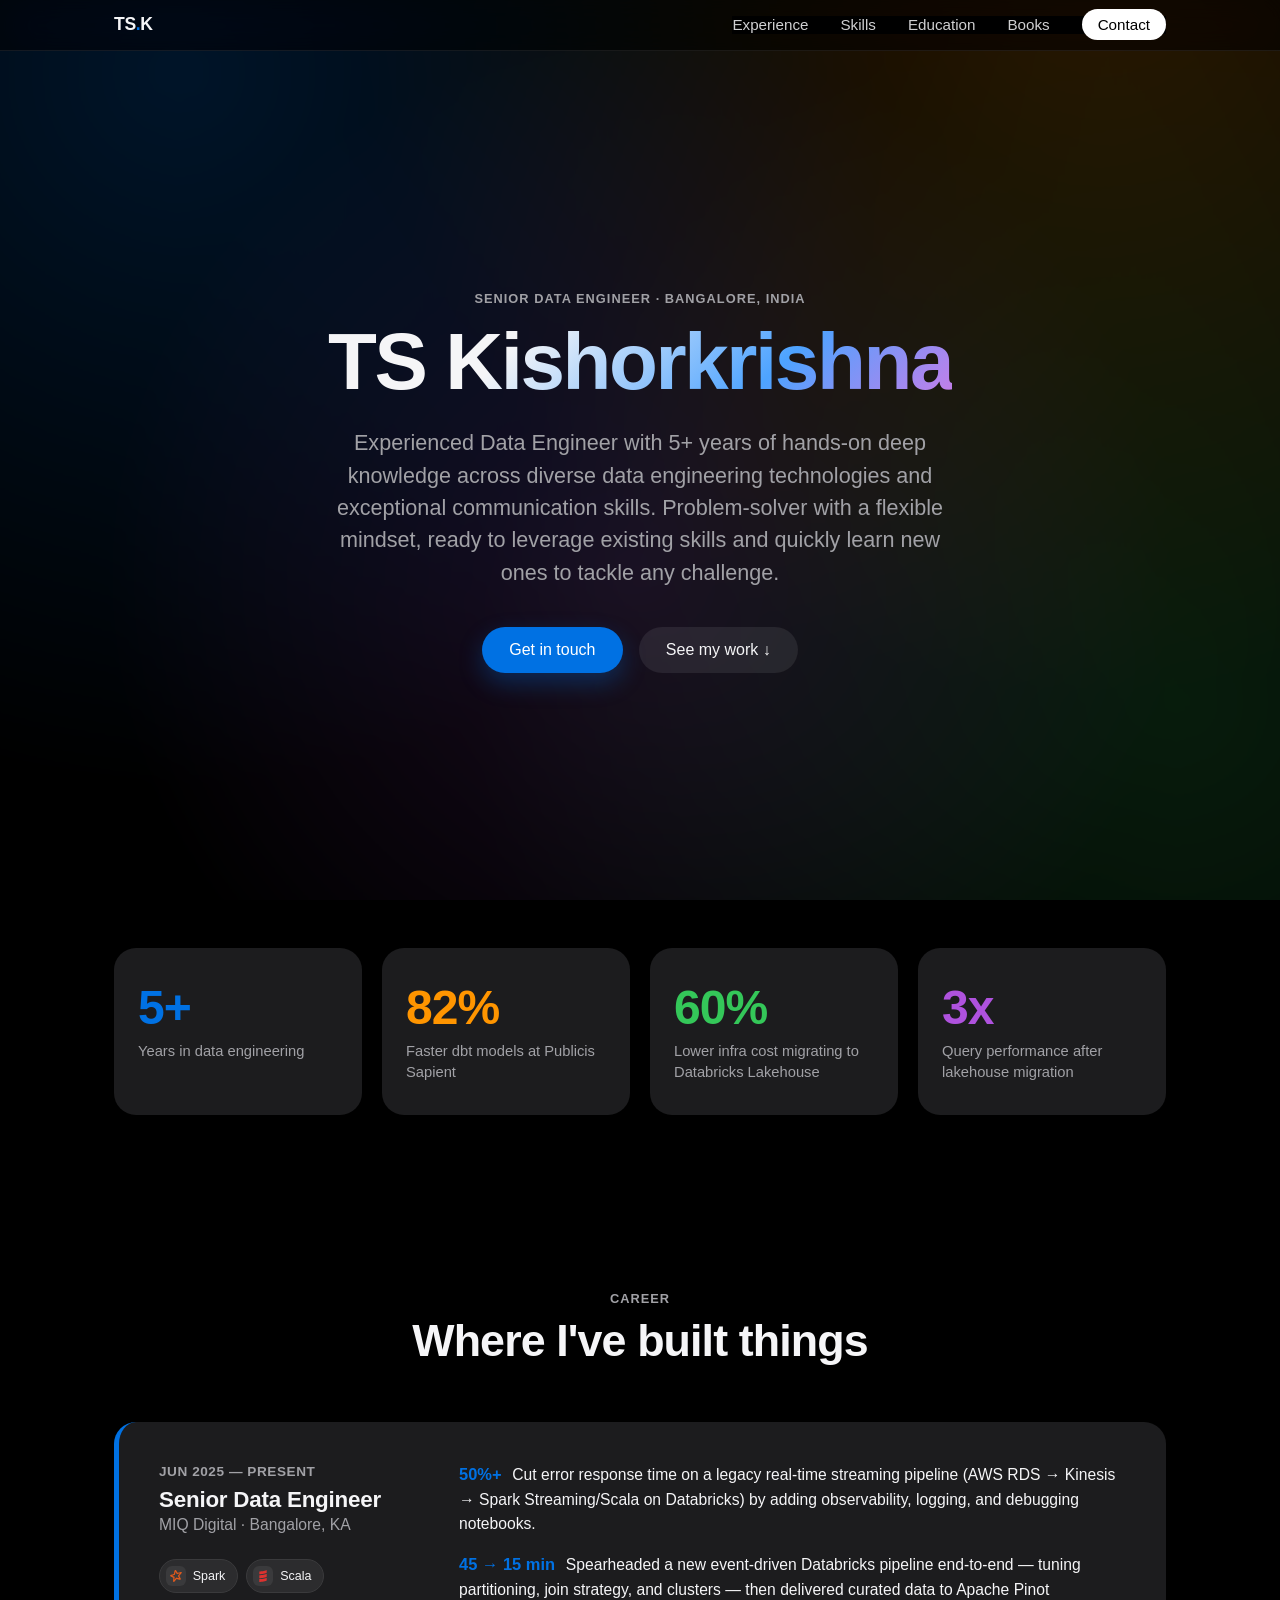
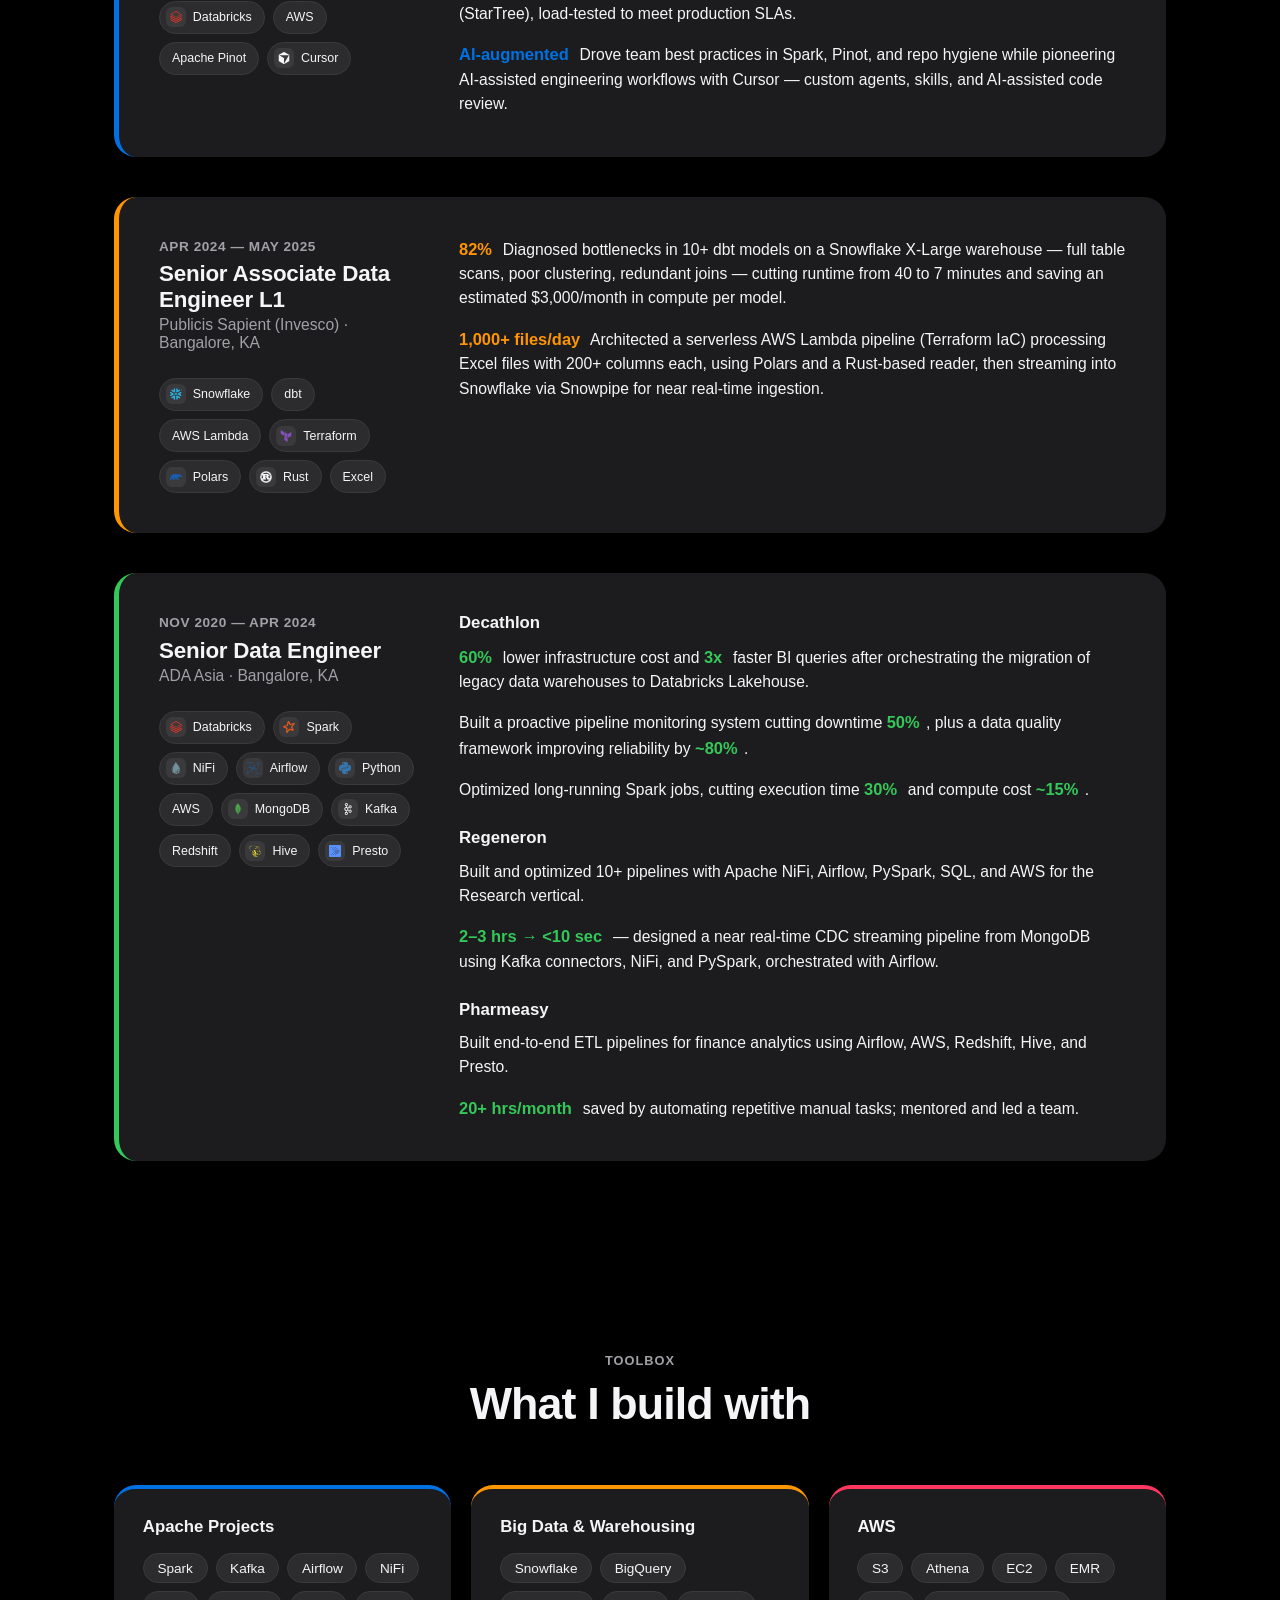
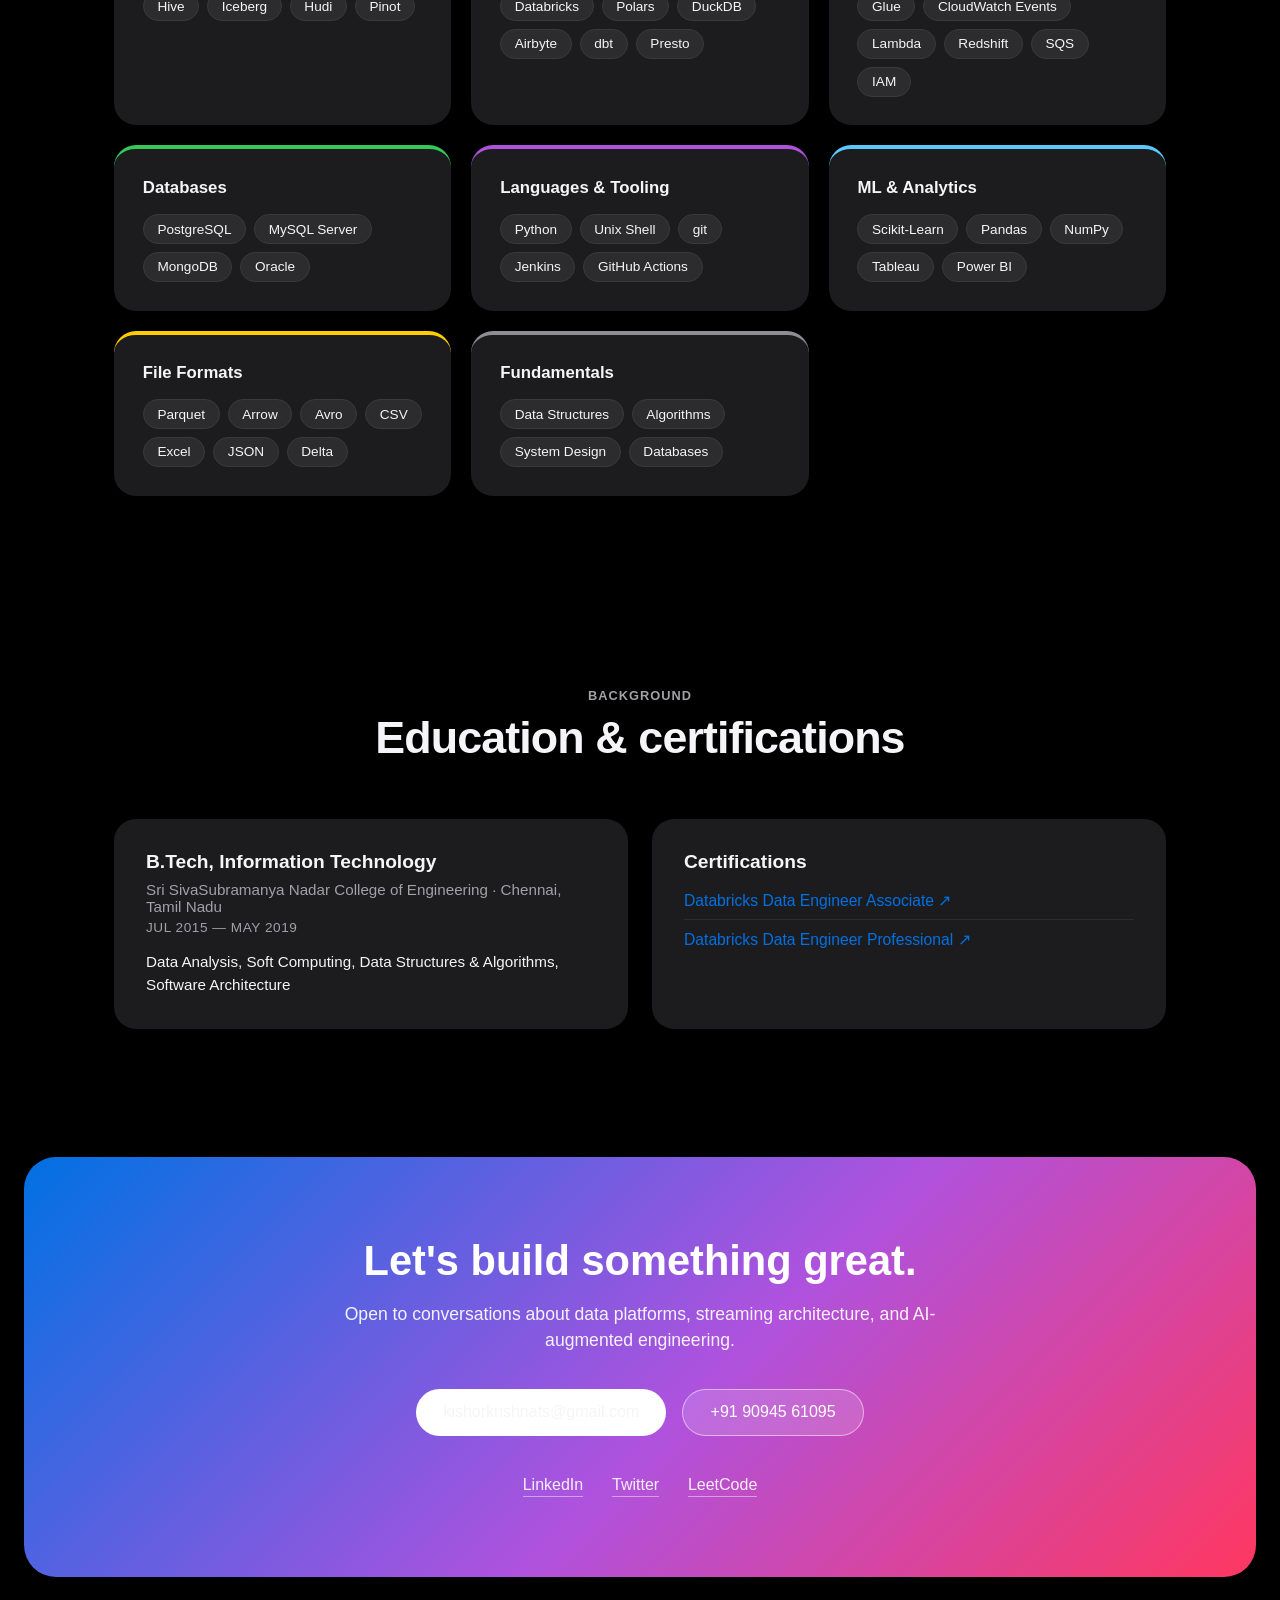
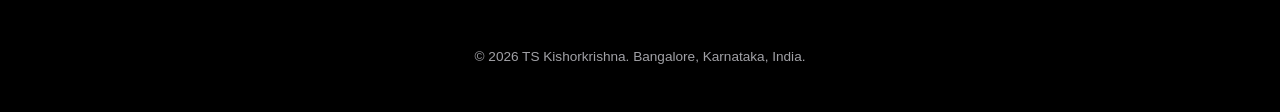
==== commit 6f1932d5: "Add standalone Books page with data engineering reading log" ====
--- a/index.html
+++ b/index.html
@@ -20,6 +20,7 @@
       <li><a href="#experience">Experience</a></li>
       <li><a href="#skills">Skills</a></li>
       <li><a href="#education">Education</a></li>
+      <li><a href="books.html">Books</a></li>
       <li><a href="#contact" class="nav-cta">Contact</a></li>
     </ul>
   </div>
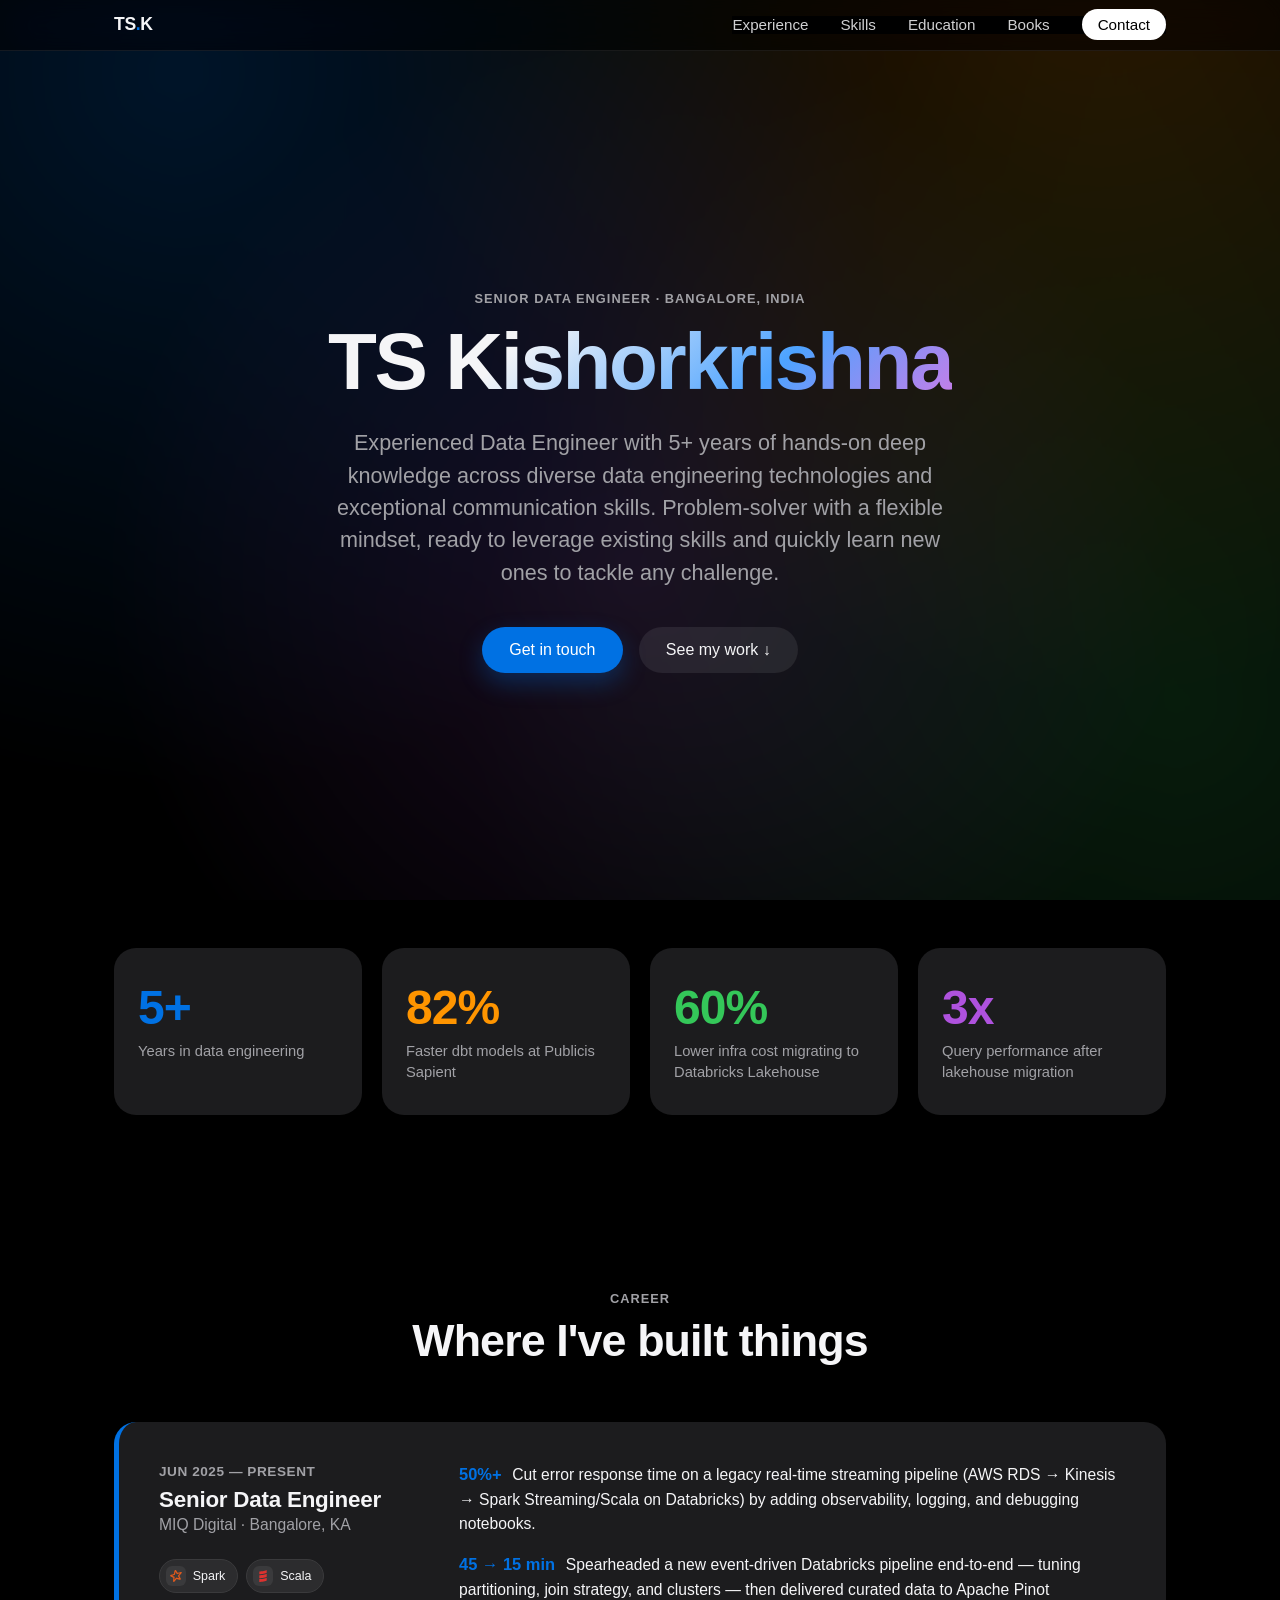
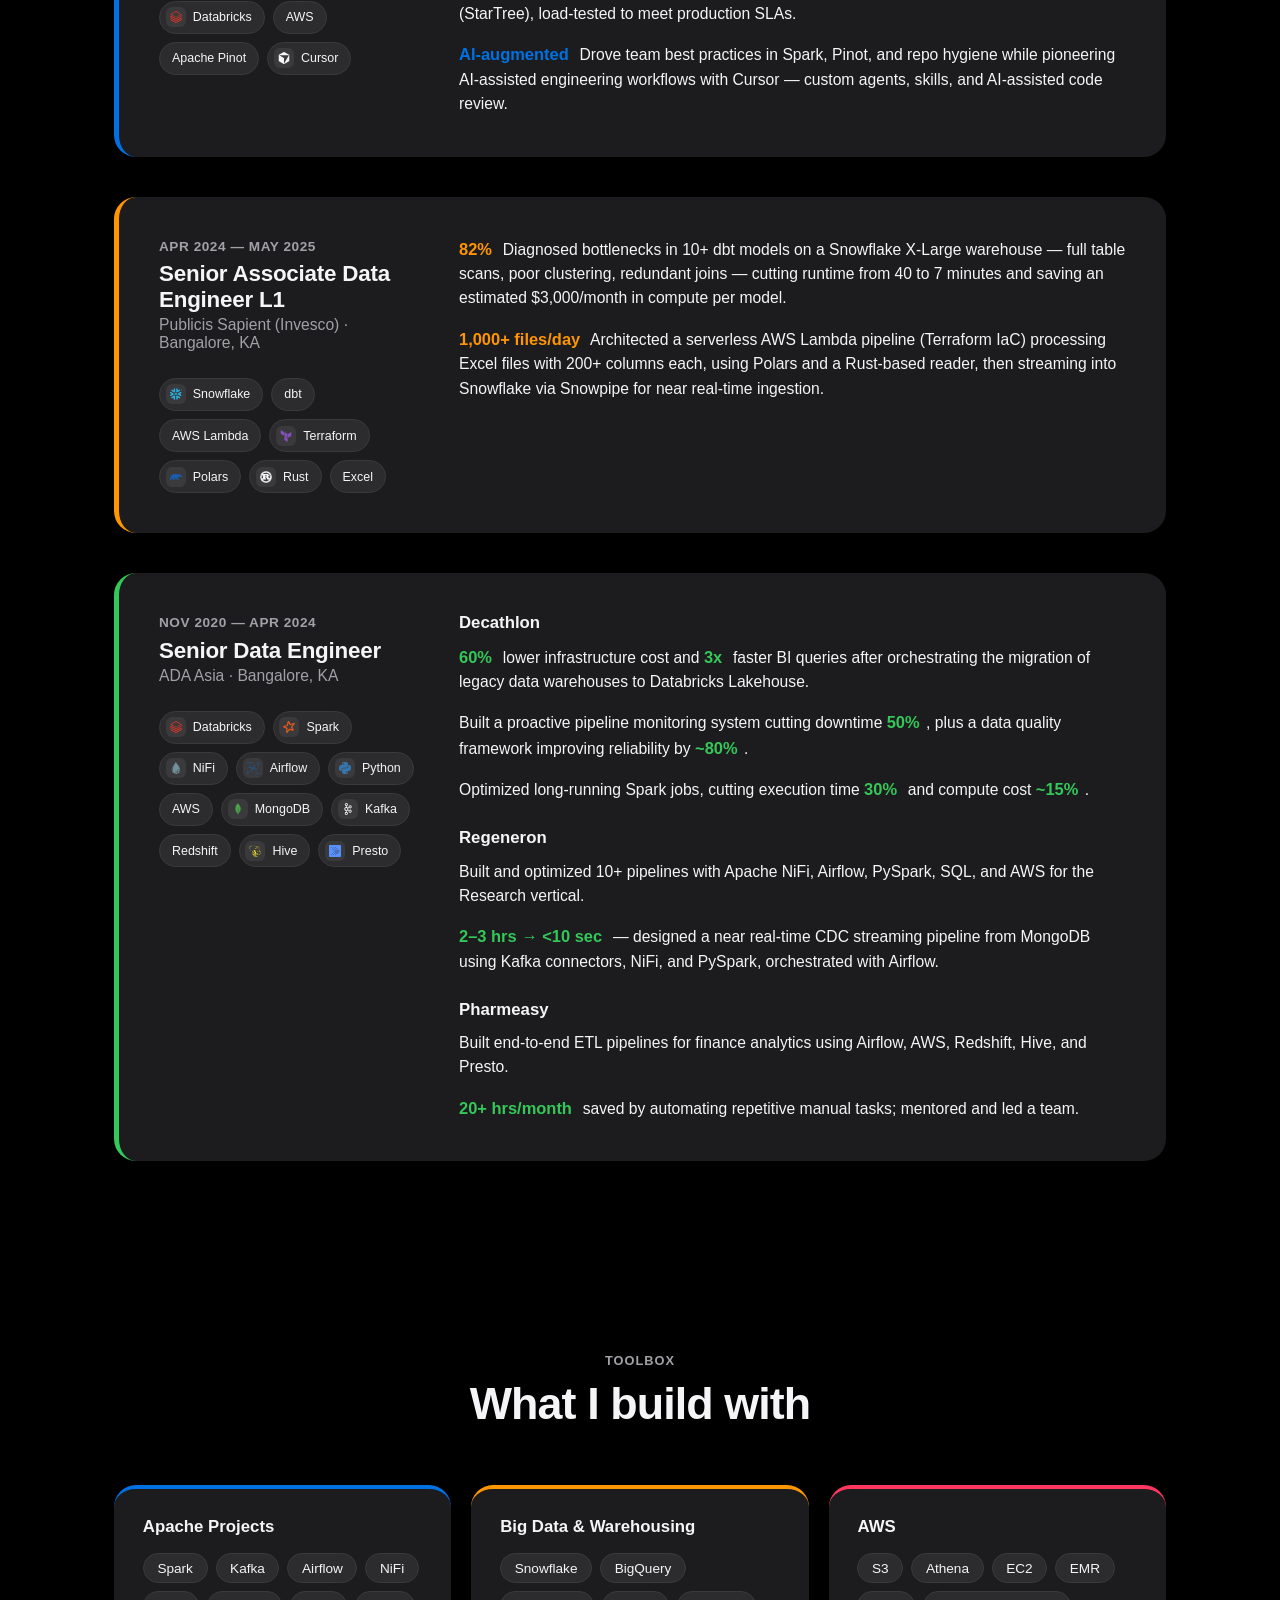
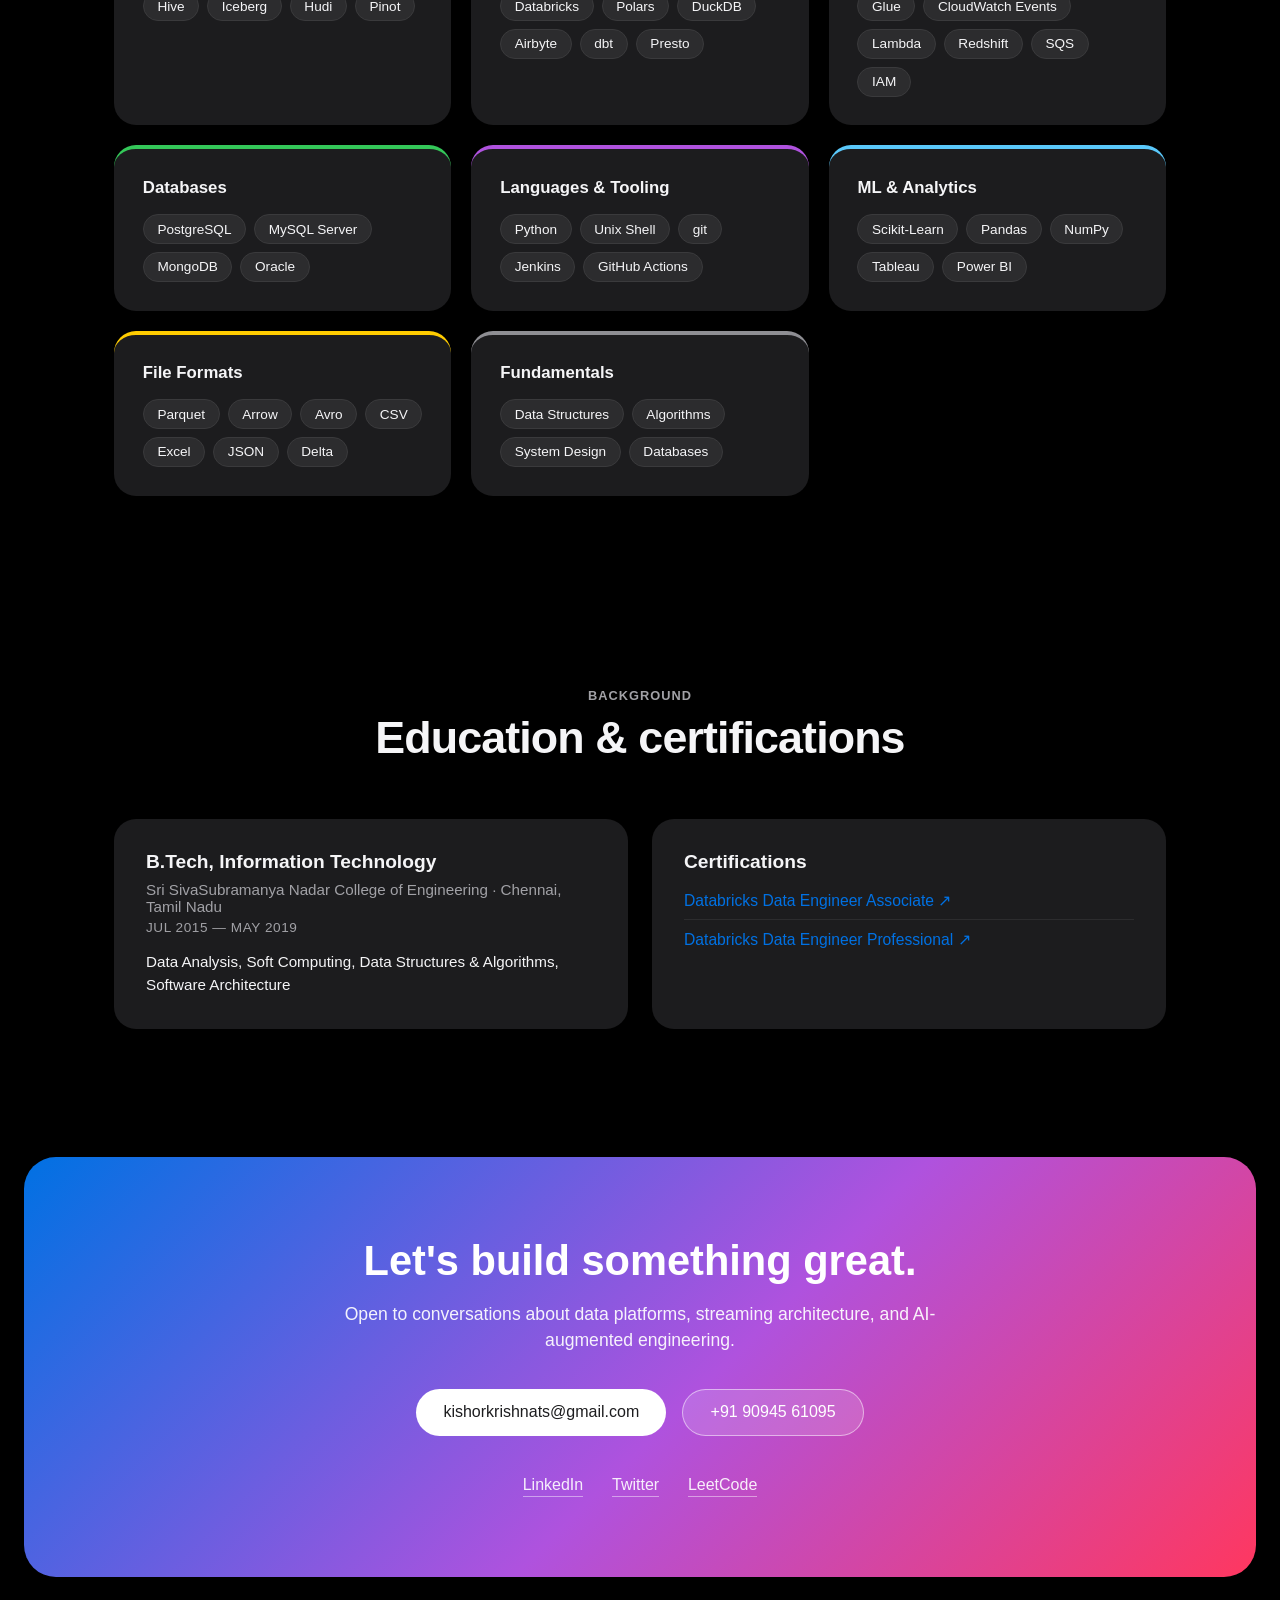
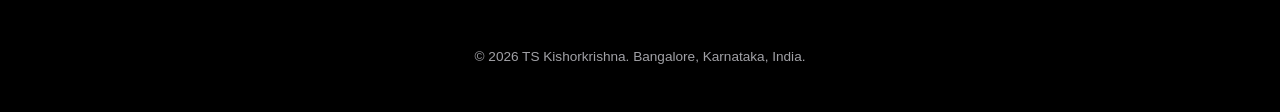
==== commit ca3d5ee9: "Scroll Get in touch to Contact section; fix email pill text contrast" ====
--- a/index.html
+++ b/index.html
@@ -35,7 +35,7 @@
       data engineering technologies and exceptional communication skills. Problem-solver with a flexible
       mindset, ready to leverage existing skills and quickly learn new ones to tackle any challenge.</p>
     <div class="hero-actions">
-      <a href="mailto:kishorkrishnats@gmail.com" class="btn btn-primary">Get in touch</a>
+      <a href="#contact" class="btn btn-primary">Get in touch</a>
       <a href="#experience" class="btn btn-ghost">See my work ↓</a>
     </div>
   </div>
--- a/styles.css
+++ b/styles.css
@@ -445,7 +445,7 @@
 }
 .btn-light {
   background: #fff;
-  color: var(--ink);
+  color: #1d1d1f;
 }
 .btn-outline-light {
   background: rgba(255,255,255,0.15);
